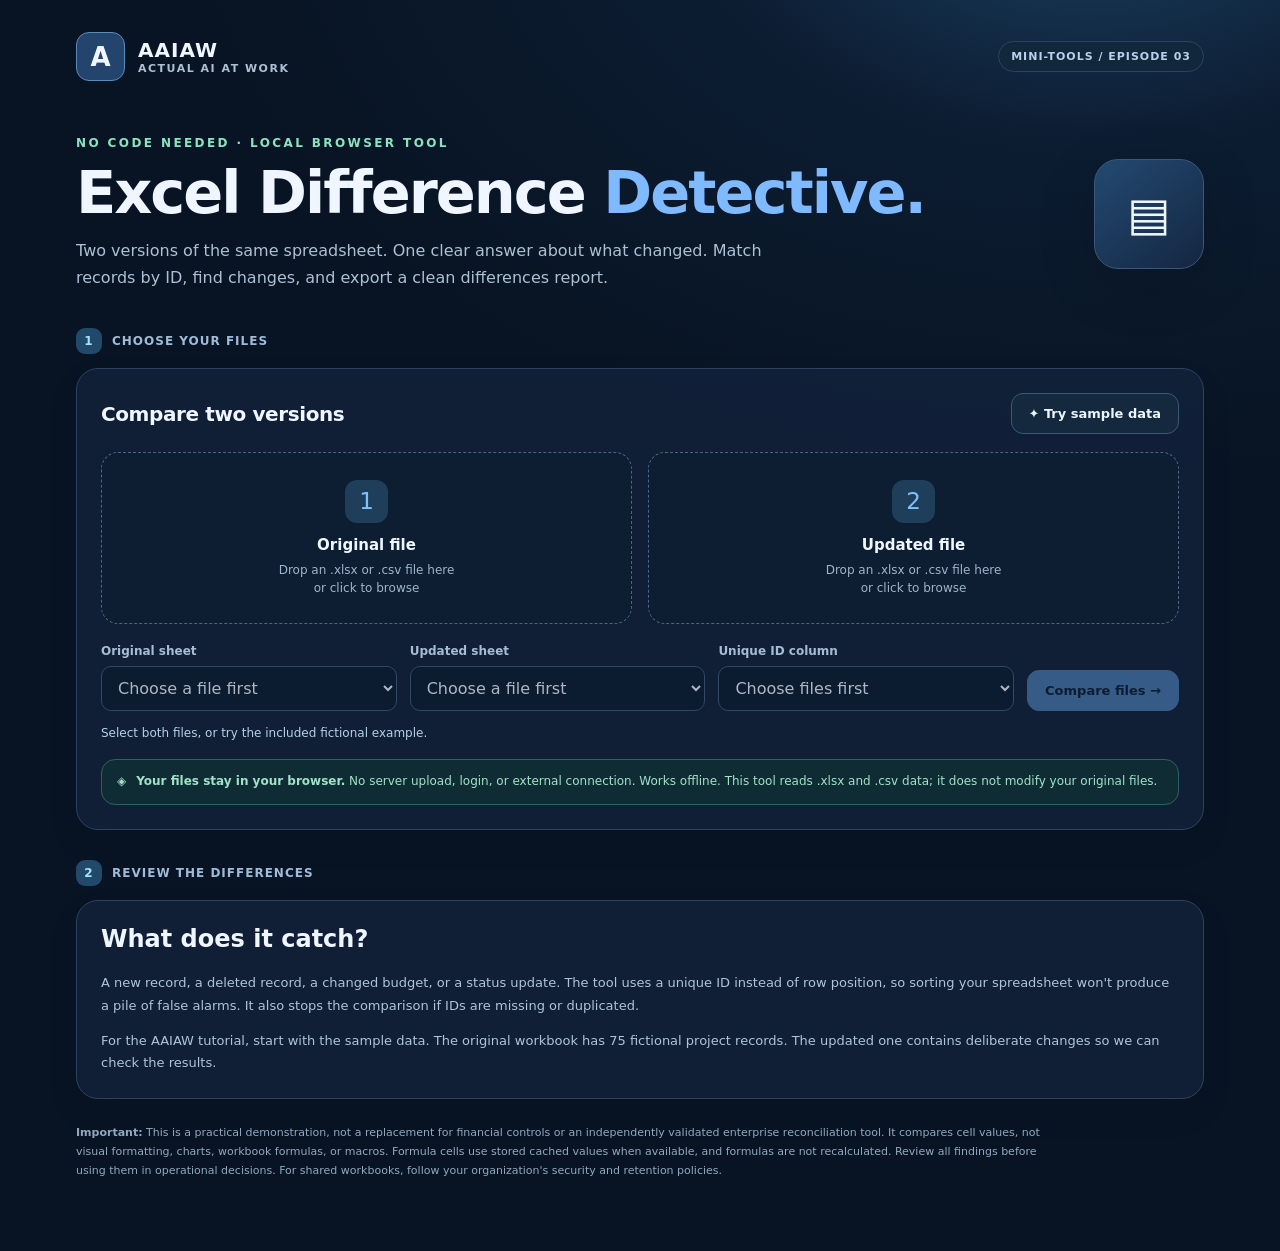
==== 01-Excel-Difference-Detective/index.html @ bc1e5968 "Add files via upload" ====
<!DOCTYPE html>
<html lang="en"><head><meta charset="UTF-8"/><meta name="viewport" content="width=device-width,initial-scale=1"/>
<title>AAIAW | Excel Difference Detective</title>
<style>
:root{font-family:Inter,ui-sans-serif,system-ui,-apple-system,BlinkMacSystemFont,"Segoe UI",sans-serif;background:#071323;color:#eff6ff;font-synthesis:none;--text:#eff6ff;--muted:#aec0d4;--blue:#7fbaff;--teal:#8be3bf;--panel:#101f36;--border:#2d4260;--rose:#ff9dad;--gold:#ffd596}
*{box-sizing:border-box}body{margin:0;min-height:100vh;background:radial-gradient(ellipse 900px 600px at 85% -10%,#1c4264 0%,#0c1c31 45%,#081423 100%)}button,input,select{font:inherit}button{cursor:pointer}button:disabled{opacity:.4;cursor:not-allowed}a{color:#90c5ff}header{max-width:1180px;margin:0 auto;padding:32px 26px 15px;display:flex;justify-content:space-between;align-items:center;gap:16px}.brand{display:flex;align-items:center;gap:13px}.logo{width:49px;height:49px;border-radius:13px;border:1px solid #598cb9;background:#23456d;display:grid;place-items:center;font-weight:850;font-size:26px}.brand strong{font-size:20px;letter-spacing:1px;display:block}.brand small{display:block;color:var(--muted);font-size:11px;letter-spacing:1.5px;font-weight:700}.headtag{font-size:11px;border:1px solid var(--border);padding:8px 12px;border-radius:100px;color:#b9d1ea;background:#11283c;font-weight:700;letter-spacing:1px}main{max-width:1180px;margin:auto;padding:0 26px 70px}.hero{padding:40px 0 25px;display:grid;grid-template-columns:1fr auto;align-items:center;gap:24px}.eyebrow{font-size:12px;letter-spacing:2.4px;color:var(--teal);font-weight:800;text-transform:uppercase}.hero h1{font-size:clamp(36px,5.1vw,59px);letter-spacing:-2px;line-height:1.05;margin:12px 0 13px;font-weight:830}.hero h1 span{color:#7fbaff}.sub{font-size:16px;line-height:1.7;color:#adc0d5;max-width:720px;margin:0}.header-icon{width:110px;height:110px;border:1px solid #385779;border-radius:24px;background:linear-gradient(140deg,#234a71,#142642);display:grid;place-items:center;font-size:46px;box-shadow:0 15px 60px #0002}.step{display:flex;align-items:center;gap:10px;color:#9fbbd8;font-size:12px;font-weight:700;letter-spacing:1px;text-transform:uppercase;margin:12px 0 14px}.step .n{width:26px;height:26px;border-radius:9px;background:#21496a;color:#a4e4ff;display:grid;place-items:center}.panel{background:#112138ed;border:1px solid var(--border);border-radius:22px;padding:24px;box-shadow:0 14px 35px #0001}.topline{display:flex;justify-content:space-between;gap:14px;flex-wrap:wrap;align-items:center;margin-bottom:18px}.topline h2{font-size:20px;margin:0;letter-spacing:-.4px}.hint{font-size:12px;color:var(--muted);line-height:1.6}.btn{border-radius:12px;padding:12px 17px;border:1px solid #47698a;background:#234967;color:#ecf5ff;font-weight:750;font-size:13px;display:inline-flex;align-items:center;gap:9px;justify-content:center;transition:transform .13s,background .13s}.btn:hover:not(:disabled){transform:translateY(-1px);background:#2d597d}.btn.primary{background:#70b5ff;color:#081b2c;border-color:#70b5ff}.btn.primary:hover:not(:disabled){background:#96c9ff}.btn.ghost{background:#14283e;border-color:#3b5874}.files{display:grid;grid-template-columns:1fr 1fr;gap:16px}.drop{border:1.5px dashed #496685;background:#0d1d32;border-radius:17px;min-height:172px;display:flex;align-items:center;justify-content:center;position:relative;padding:22px;transition:background .2s,border-color .2s;cursor:pointer;text-align:center}.drop:hover,.drop.drag{background:#183451;border-color:#7ac7ff}.drop input{display:none}.drop .upicon{display:inline-grid;width:43px;height:43px;border-radius:12px;place-items:center;background:#1f3e5a;color:#80c0fb;font-size:23px;margin-bottom:10px}.drop strong{display:block;font-size:15px;margin:3px 0 7px}.drop small{display:block;color:#9fb5ca;line-height:1.5;font-size:12px}.drop .loaded{color:#9adfc6}.filemeta{font-size:11px;color:#829db8;word-break:break-all}.selector-grid{display:grid;grid-template-columns:1fr 1fr 1fr auto;gap:13px;align-items:end;margin-top:20px}.field label{display:block;color:#a5bdd4;font-size:12px;margin-bottom:8px;font-weight:700}.field select,.field input{width:100%;border:1px solid #3e5c78;border-radius:10px;padding:11px 12px;color:#f3f7fd;background:#0a1b30;outline:none}.field input:focus,.field select:focus{border-color:#7cbaff}.field input[type=number]{max-width:100px}.statusline{font-size:12px;color:#b3d1e9;margin-top:15px;min-height:18px}.statusline.error{color:#ff9cad}.statusline.success{color:#8ce5ba}.section-gap{height:18px}.privacy{display:flex;gap:10px;align-items:flex-start;background:#0f2c35;border:1px solid #2c625f;border-radius:14px;padding:12px 15px;color:#a0e3c6;font-size:12px;line-height:1.6;margin-top:15px}.privacy svg{flex-shrink:0}.summary{display:grid;grid-template-columns:repeat(4,1fr);gap:13px}.metric{border-radius:16px;background:#142941;border:1px solid #2b4864;padding:20px}.metric .value{font-size:38px;font-weight:800;letter-spacing:-1px;line-height:1.2}.metric .caption{font-size:12px;color:#adc2d8;margin-top:8px}.metric.green .value{color:#8de5b4}.metric.rose .value{color:#ff9ba9}.metric.gold .value{color:#ffd592}.metric.blue .value{color:#87bcff}.results{margin-top:18px}.toolrow{display:flex;align-items:center;gap:10px;flex-wrap:wrap;justify-content:space-between}.tabrow{display:flex;gap:5px;flex-wrap:wrap}.tab{background:transparent;border:1px solid transparent;border-radius:9px;color:#aec4db;padding:9px 11px;font-size:12px;font-weight:700}.tab.active{color:#101d2c;background:#a2cbfa}.searchrow{display:flex;gap:8px;align-items:center}.searchrow input{border:1px solid #3a5471;border-radius:9px;background:#0c2035;color:#ebf7ff;padding:10px 12px;font-size:12px;width:210px}.searchrow .btn{padding:10px 14px}.table-wrap{overflow-x:auto;margin-top:17px;border:1px solid #2b4762;border-radius:13px}table{width:100%;border-collapse:collapse;min-width:750px;font-size:13px}thead{background:#1b344d}th{text-align:left;color:#bfcee0;font-size:11px;text-transform:uppercase;letter-spacing:1px;padding:15px 13px}td{padding:13px;border-top:1px solid #253d57;color:#e6f2ff;vertical-align:top}tr:hover td{background:#17304a}.mono{font-family:ui-monospace,SFMono-Regular,Consolas,monospace;color:#dbeafd}.pill{font-size:10px;letter-spacing:.4px;font-weight:750;padding:5px 9px;white-space:nowrap;border-radius:100px;display:inline-block}.pill.added{background:#1b4b41;color:#98f0c1}.pill.removed{background:#503140;color:#ffb1bd}.pill.changed{background:#4b4027;color:#ffdda0}.before{color:#d7b6bc}.after{color:#b1f0cc}td.change{max-width:380px;word-break:break-word}.muted{color:#8ba6be}.warn{background:#382c26;border:1px solid #8f6e3f;color:#f2d3a0;padding:13px 15px;border-radius:12px;margin-top:15px;font-size:12px;line-height:1.7}.empty{padding:35px;text-align:center;color:#99b1ca;font-size:14px}.lower{display:flex;justify-content:space-between;align-items:center;margin-top:14px;font-size:12px;color:#9db7d0;gap:14px;flex-wrap:wrap}.details{font-size:11px;color:#96b2d0;margin-top:12px}.description{font-size:13px;color:#afc4d9;line-height:1.7}.foot{margin-top:24px;font-size:11px;line-height:1.75;color:#91a9c0;max-width:970px}a.inline{text-decoration:none;color:#9be4df}.hidden{display:none!important}.badge{padding:6px 9px;font-size:10px;font-weight:800;color:#adddf7;background:#1c4a68;border:1px solid #406b91;border-radius:100px}@media(max-width:900px){.selector-grid{grid-template-columns:1fr 1fr}.selector-grid .compare-cell{grid-column:1/-1}.selector-grid .compare-cell .btn{width:100%}.summary{grid-template-columns:repeat(2,1fr)}.hero{grid-template-columns:1fr}.header-icon{display:none}}@media(max-width:600px){header{padding:22px 16px 8px}main{padding:0 16px 50px}.hero{padding:22px 0}.files{grid-template-columns:1fr}.selector-grid{grid-template-columns:1fr}.selector-grid .compare-cell{grid-column:auto}.panel{padding:17px}.summary{gap:8px}.metric{padding:13px}.metric .value{font-size:31px}.headtag{display:none}.searchrow{width:100%}.searchrow input{flex:1;min-width:0}.hero h1{letter-spacing:-1px}.topline{align-items:start}}
</style></head>
<body><header><div class="brand"><div class="logo">A</div><div><strong>AAIAW</strong><small>ACTUAL AI AT WORK</small></div></div><span class="headtag">MINI-TOOLS / EPISODE 03</span></header>
<main>
<section class="hero"><div><div class="eyebrow">No code needed · Local browser tool</div><h1>Excel Difference <span>Detective.</span></h1><p class="sub">Two versions of the same spreadsheet. One clear answer about what changed. Match records by ID, find changes, and export a clean differences report.</p></div><div class="header-icon" aria-hidden="true">▤</div></section>
<div class="step"><span class="n">1</span> Choose your files</div>
<section class="panel"><div class="topline"><h2>Compare two versions</h2><button id="demoBtn" class="btn ghost" type="button">✦ Try sample data</button></div>
<div class="files">
<label class="drop" id="oldDrop"><input id="oldFile" type="file" accept=".xlsx,.csv"/><div><span class="upicon">1</span><strong id="oldName">Original file</strong><small id="oldDescription">Drop an .xlsx or .csv file here<br/>or click to browse</small></div></label>
<label class="drop" id="newDrop"><input id="newFile" type="file" accept=".xlsx,.csv"/><div><span class="upicon">2</span><strong id="newName">Updated file</strong><small id="newDescription">Drop an .xlsx or .csv file here<br/>or click to browse</small></div></label>
</div>
<div class="selector-grid"><div class="field"><label for="oldSheet">Original sheet</label><select id="oldSheet" disabled><option>Choose a file first</option></select></div><div class="field"><label for="newSheet">Updated sheet</label><select id="newSheet" disabled><option>Choose a file first</option></select></div><div class="field"><label for="keyField">Unique ID column</label><select id="keyField" disabled><option>Choose files first</option></select></div><div class="compare-cell"><button id="compareBtn" class="btn primary" type="button" disabled>Compare files →</button></div></div>
<div id="status" class="statusline" role="status" aria-live="polite">Select both files, or try the included fictional example.</div>
<div class="privacy"><span>◈</span><span><strong>Your files stay in your browser.</strong> No server upload, login, or external connection. Works offline. This tool reads .xlsx and .csv data; it does not modify your original files.</span></div></section>
<div class="section-gap"></div><div class="step"><span class="n">2</span> Review the differences</div>
<section id="resultsArea" class="hidden">
<div class="summary"><div class="metric green"><div class="value" id="addedCount">0</div><div class="caption">Added records</div></div><div class="metric rose"><div class="value" id="removedCount">0</div><div class="caption">Removed records</div></div><div class="metric gold"><div class="value" id="modifiedCount">0</div><div class="caption">Changed records</div></div><div class="metric blue"><div class="value" id="cellsCount">0</div><div class="caption">Changed fields</div></div></div>
<div class="panel results"><div class="topline"><h2>Difference report</h2><span id="tableMeta" class="hint">Select a category to review changes</span></div>
<div class="toolrow"><div class="tabrow"><button class="tab active" data-filter="all">All changes</button><button class="tab" data-filter="changed">Changed</button><button class="tab" data-filter="added">Added</button><button class="tab" data-filter="removed">Removed</button></div><div class="searchrow"><input id="search" type="search" placeholder="Find an ID, field, or value" aria-label="Search results"/><button class="btn" type="button" id="exportBtn">↓ Export CSV</button></div></div>
<div class="table-wrap"><table><thead><tr><th>Type</th><th>Record ID</th><th>Field</th><th>Before</th><th>After</th></tr></thead><tbody id="rowsBody"></tbody></table><div class="empty hidden" id="empty">No matching differences found.</div></div><div class="lower"><span id="resultShown"></span><button id="moreBtn" class="btn ghost hidden">Show more</button></div><div class="details" id="details"></div><div id="warnings"></div></div></section>
<section class="panel" id="introInfo"><h2 style="margin-top:0">What does it catch?</h2><p class="description">A new record, a deleted record, a changed budget, or a status update. The tool uses a unique ID instead of row position, so sorting your spreadsheet won't produce a pile of false alarms. It also stops the comparison if IDs are missing or duplicated.</p><p class="description" style="margin-bottom:0">For the AAIAW tutorial, start with the sample data. The original workbook has 75 fictional project records. The updated one contains deliberate changes so we can check the results.</p></section>
<div class="foot"><strong>Important:</strong> This is a practical demonstration, not a replacement for financial controls or an independently validated enterprise reconciliation tool. It compares cell values, not visual formatting, charts, workbook formulas, or macros. Formula cells use stored cached values when available, and formulas are not recalculated. Review all findings before using them in operational decisions. For shared workbooks, follow your organization's security and retention policies.</div>
</main>
<script>
/*!

JSZip v3.10.1 - A JavaScript class for generating and reading zip files
<http://stuartk.com/jszip>

(c) 2009-2016 Stuart Knightley <stuart [at] stuartk.com>
Dual licenced under the MIT license or GPLv3. See https://raw.github.com/Stuk/jszip/main/LICENSE.markdown.

JSZip uses the library pako released under the MIT license :
https://github.com/nodeca/pako/blob/main/LICENSE
*/

!function(e){if("object"==typeof exports&&"undefined"!=typeof module)module.exports=e();else if("function"==typeof define&&define.amd)define([],e);else{("undefined"!=typeof window?window:"undefined"!=typeof global?global:"undefined"!=typeof self?self:this).JSZip=e()}}(function(){return function s(a,o,h){function u(r,e){if(!o[r]){if(!a[r]){var t="function"==typeof require&&require;if(!e&&t)return t(r,!0);if(l)return l(r,!0);var n=new Error("Cannot find module '"+r+"'");throw n.code="MODULE_NOT_FOUND",n}var i=o[r]={exports:{}};a[r][0].call(i.exports,function(e){var t=a[r][1][e];return u(t||e)},i,i.exports,s,a,o,h)}return o[r].exports}for(var l="function"==typeof require&&require,e=0;e<h.length;e++)u(h[e]);return u}({1:[function(e,t,r){"use strict";var d=e("./utils"),c=e("./support"),p="ABCDEFGHIJKLMNOPQRSTUVWXYZabcdefghijklmnopqrstuvwxyz0123456789+/=";r.encode=function(e){for(var t,r,n,i,s,a,o,h=[],u=0,l=e.length,f=l,c="string"!==d.getTypeOf(e);u<e.length;)f=l-u,n=c?(t=e[u++],r=u<l?e[u++]:0,u<l?e[u++]:0):(t=e.charCodeAt(u++),r=u<l?e.charCodeAt(u++):0,u<l?e.charCodeAt(u++):0),i=t>>2,s=(3&t)<<4|r>>4,a=1<f?(15&r)<<2|n>>6:64,o=2<f?63&n:64,h.push(p.charAt(i)+p.charAt(s)+p.charAt(a)+p.charAt(o));return h.join("")},r.decode=function(e){var t,r,n,i,s,a,o=0,h=0,u="data:";if(e.substr(0,u.length)===u)throw new Error("Invalid base64 input, it looks like a data url.");var l,f=3*(e=e.replace(/[^A-Za-z0-9+/=]/g,"")).length/4;if(e.charAt(e.length-1)===p.charAt(64)&&f--,e.charAt(e.length-2)===p.charAt(64)&&f--,f%1!=0)throw new Error("Invalid base64 input, bad content length.");for(l=c.uint8array?new Uint8Array(0|f):new Array(0|f);o<e.length;)t=p.indexOf(e.charAt(o++))<<2|(i=p.indexOf(e.charAt(o++)))>>4,r=(15&i)<<4|(s=p.indexOf(e.charAt(o++)))>>2,n=(3&s)<<6|(a=p.indexOf(e.charAt(o++))),l[h++]=t,64!==s&&(l[h++]=r),64!==a&&(l[h++]=n);return l}},{"./support":30,"./utils":32}],2:[function(e,t,r){"use strict";var n=e("./external"),i=e("./stream/DataWorker"),s=e("./stream/Crc32Probe"),a=e("./stream/DataLengthProbe");function o(e,t,r,n,i){this.compressedSize=e,this.uncompressedSize=t,this.crc32=r,this.compression=n,this.compressedContent=i}o.prototype={getContentWorker:function(){var e=new i(n.Promise.resolve(this.compressedContent)).pipe(this.compression.uncompressWorker()).pipe(new a("data_length")),t=this;return e.on("end",function(){if(this.streamInfo.data_length!==t.uncompressedSize)throw new Error("Bug : uncompressed data size mismatch")}),e},getCompressedWorker:function(){return new i(n.Promise.resolve(this.compressedContent)).withStreamInfo("compressedSize",this.compressedSize).withStreamInfo("uncompressedSize",this.uncompressedSize).withStreamInfo("crc32",this.crc32).withStreamInfo("compression",this.compression)}},o.createWorkerFrom=function(e,t,r){return e.pipe(new s).pipe(new a("uncompressedSize")).pipe(t.compressWorker(r)).pipe(new a("compressedSize")).withStreamInfo("compression",t)},t.exports=o},{"./external":6,"./stream/Crc32Probe":25,"./stream/DataLengthProbe":26,"./stream/DataWorker":27}],3:[function(e,t,r){"use strict";var n=e("./stream/GenericWorker");r.STORE={magic:"\0\0",compressWorker:function(){return new n("STORE compression")},uncompressWorker:function(){return new n("STORE decompression")}},r.DEFLATE=e("./flate")},{"./flate":7,"./stream/GenericWorker":28}],4:[function(e,t,r){"use strict";var n=e("./utils");var o=function(){for(var e,t=[],r=0;r<256;r++){e=r;for(var n=0;n<8;n++)e=1&e?3988292384^e>>>1:e>>>1;t[r]=e}return t}();t.exports=function(e,t){return void 0!==e&&e.length?"string"!==n.getTypeOf(e)?function(e,t,r,n){var i=o,s=n+r;e^=-1;for(var a=n;a<s;a++)e=e>>>8^i[255&(e^t[a])];return-1^e}(0|t,e,e.length,0):function(e,t,r,n){var i=o,s=n+r;e^=-1;for(var a=n;a<s;a++)e=e>>>8^i[255&(e^t.charCodeAt(a))];return-1^e}(0|t,e,e.length,0):0}},{"./utils":32}],5:[function(e,t,r){"use strict";r.base64=!1,r.binary=!1,r.dir=!1,r.createFolders=!0,r.date=null,r.compression=null,r.compressionOptions=null,r.comment=null,r.unixPermissions=null,r.dosPermissions=null},{}],6:[function(e,t,r){"use strict";var n=null;n="undefined"!=typeof Promise?Promise:e("lie"),t.exports={Promise:n}},{lie:37}],7:[function(e,t,r){"use strict";var n="undefined"!=typeof Uint8Array&&"undefined"!=typeof Uint16Array&&"undefined"!=typeof Uint32Array,i=e("pako"),s=e("./utils"),a=e("./stream/GenericWorker"),o=n?"uint8array":"array";function h(e,t){a.call(this,"FlateWorker/"+e),this._pako=null,this._pakoAction=e,this._pakoOptions=t,this.meta={}}r.magic="\b\0",s.inherits(h,a),h.prototype.processChunk=function(e){this.meta=e.meta,null===this._pako&&this._createPako(),this._pako.push(s.transformTo(o,e.data),!1)},h.prototype.flush=function(){a.prototype.flush.call(this),null===this._pako&&this._createPako(),this._pako.push([],!0)},h.prototype.cleanUp=function(){a.prototype.cleanUp.call(this),this._pako=null},h.prototype._createPako=function(){this._pako=new i[this._pakoAction]({raw:!0,level:this._pakoOptions.level||-1});var t=this;this._pako.onData=function(e){t.push({data:e,meta:t.meta})}},r.compressWorker=function(e){return new h("Deflate",e)},r.uncompressWorker=function(){return new h("Inflate",{})}},{"./stream/GenericWorker":28,"./utils":32,pako:38}],8:[function(e,t,r){"use strict";function A(e,t){var r,n="";for(r=0;r<t;r++)n+=String.fromCharCode(255&e),e>>>=8;return n}function n(e,t,r,n,i,s){var a,o,h=e.file,u=e.compression,l=s!==O.utf8encode,f=I.transformTo("string",s(h.name)),c=I.transformTo("string",O.utf8encode(h.name)),d=h.comment,p=I.transformTo("string",s(d)),m=I.transformTo("string",O.utf8encode(d)),_=c.length!==h.name.length,g=m.length!==d.length,b="",v="",y="",w=h.dir,k=h.date,x={crc32:0,compressedSize:0,uncompressedSize:0};t&&!r||(x.crc32=e.crc32,x.compressedSize=e.compressedSize,x.uncompressedSize=e.uncompressedSize);var S=0;t&&(S|=8),l||!_&&!g||(S|=2048);var z=0,C=0;w&&(z|=16),"UNIX"===i?(C=798,z|=function(e,t){var r=e;return e||(r=t?16893:33204),(65535&r)<<16}(h.unixPermissions,w)):(C=20,z|=function(e){return 63&(e||0)}(h.dosPermissions)),a=k.getUTCHours(),a<<=6,a|=k.getUTCMinutes(),a<<=5,a|=k.getUTCSeconds()/2,o=k.getUTCFullYear()-1980,o<<=4,o|=k.getUTCMonth()+1,o<<=5,o|=k.getUTCDate(),_&&(v=A(1,1)+A(B(f),4)+c,b+="up"+A(v.length,2)+v),g&&(y=A(1,1)+A(B(p),4)+m,b+="uc"+A(y.length,2)+y);var E="";return E+="\n\0",E+=A(S,2),E+=u.magic,E+=A(a,2),E+=A(o,2),E+=A(x.crc32,4),E+=A(x.compressedSize,4),E+=A(x.uncompressedSize,4),E+=A(f.length,2),E+=A(b.length,2),{fileRecord:R.LOCAL_FILE_HEADER+E+f+b,dirRecord:R.CENTRAL_FILE_HEADER+A(C,2)+E+A(p.length,2)+"\0\0\0\0"+A(z,4)+A(n,4)+f+b+p}}var I=e("../utils"),i=e("../stream/GenericWorker"),O=e("../utf8"),B=e("../crc32"),R=e("../signature");function s(e,t,r,n){i.call(this,"ZipFileWorker"),this.bytesWritten=0,this.zipComment=t,this.zipPlatform=r,this.encodeFileName=n,this.streamFiles=e,this.accumulate=!1,this.contentBuffer=[],this.dirRecords=[],this.currentSourceOffset=0,this.entriesCount=0,this.currentFile=null,this._sources=[]}I.inherits(s,i),s.prototype.push=function(e){var t=e.meta.percent||0,r=this.entriesCount,n=this._sources.length;this.accumulate?this.contentBuffer.push(e):(this.bytesWritten+=e.data.length,i.prototype.push.call(this,{data:e.data,meta:{currentFile:this.currentFile,percent:r?(t+100*(r-n-1))/r:100}}))},s.prototype.openedSource=function(e){this.currentSourceOffset=this.bytesWritten,this.currentFile=e.file.name;var t=this.streamFiles&&!e.file.dir;if(t){var r=n(e,t,!1,this.currentSourceOffset,this.zipPlatform,this.encodeFileName);this.push({data:r.fileRecord,meta:{percent:0}})}else this.accumulate=!0},s.prototype.closedSource=function(e){this.accumulate=!1;var t=this.streamFiles&&!e.file.dir,r=n(e,t,!0,this.currentSourceOffset,this.zipPlatform,this.encodeFileName);if(this.dirRecords.push(r.dirRecord),t)this.push({data:function(e){return R.DATA_DESCRIPTOR+A(e.crc32,4)+A(e.compressedSize,4)+A(e.uncompressedSize,4)}(e),meta:{percent:100}});else for(this.push({data:r.fileRecord,meta:{percent:0}});this.contentBuffer.length;)this.push(this.contentBuffer.shift());this.currentFile=null},s.prototype.flush=function(){for(var e=this.bytesWritten,t=0;t<this.dirRecords.length;t++)this.push({data:this.dirRecords[t],meta:{percent:100}});var r=this.bytesWritten-e,n=function(e,t,r,n,i){var s=I.transformTo("string",i(n));return R.CENTRAL_DIRECTORY_END+"\0\0\0\0"+A(e,2)+A(e,2)+A(t,4)+A(r,4)+A(s.length,2)+s}(this.dirRecords.length,r,e,this.zipComment,this.encodeFileName);this.push({data:n,meta:{percent:100}})},s.prototype.prepareNextSource=function(){this.previous=this._sources.shift(),this.openedSource(this.previous.streamInfo),this.isPaused?this.previous.pause():this.previous.resume()},s.prototype.registerPrevious=function(e){this._sources.push(e);var t=this;return e.on("data",function(e){t.processChunk(e)}),e.on("end",function(){t.closedSource(t.previous.streamInfo),t._sources.length?t.prepareNextSource():t.end()}),e.on("error",function(e){t.error(e)}),this},s.prototype.resume=function(){return!!i.prototype.resume.call(this)&&(!this.previous&&this._sources.length?(this.prepareNextSource(),!0):this.previous||this._sources.length||this.generatedError?void 0:(this.end(),!0))},s.prototype.error=function(e){var t=this._sources;if(!i.prototype.error.call(this,e))return!1;for(var r=0;r<t.length;r++)try{t[r].error(e)}catch(e){}return!0},s.prototype.lock=function(){i.prototype.lock.call(this);for(var e=this._sources,t=0;t<e.length;t++)e[t].lock()},t.exports=s},{"../crc32":4,"../signature":23,"../stream/GenericWorker":28,"../utf8":31,"../utils":32}],9:[function(e,t,r){"use strict";var u=e("../compressions"),n=e("./ZipFileWorker");r.generateWorker=function(e,a,t){var o=new n(a.streamFiles,t,a.platform,a.encodeFileName),h=0;try{e.forEach(function(e,t){h++;var r=function(e,t){var r=e||t,n=u[r];if(!n)throw new Error(r+" is not a valid compression method !");return n}(t.options.compression,a.compression),n=t.options.compressionOptions||a.compressionOptions||{},i=t.dir,s=t.date;t._compressWorker(r,n).withStreamInfo("file",{name:e,dir:i,date:s,comment:t.comment||"",unixPermissions:t.unixPermissions,dosPermissions:t.dosPermissions}).pipe(o)}),o.entriesCount=h}catch(e){o.error(e)}return o}},{"../compressions":3,"./ZipFileWorker":8}],10:[function(e,t,r){"use strict";function n(){if(!(this instanceof n))return new n;if(arguments.length)throw new Error("The constructor with parameters has been removed in JSZip 3.0, please check the upgrade guide.");this.files=Object.create(null),this.comment=null,this.root="",this.clone=function(){var e=new n;for(var t in this)"function"!=typeof this[t]&&(e[t]=this[t]);return e}}(n.prototype=e("./object")).loadAsync=e("./load"),n.support=e("./support"),n.defaults=e("./defaults"),n.version="3.10.1",n.loadAsync=function(e,t){return(new n).loadAsync(e,t)},n.external=e("./external"),t.exports=n},{"./defaults":5,"./external":6,"./load":11,"./object":15,"./support":30}],11:[function(e,t,r){"use strict";var u=e("./utils"),i=e("./external"),n=e("./utf8"),s=e("./zipEntries"),a=e("./stream/Crc32Probe"),l=e("./nodejsUtils");function f(n){return new i.Promise(function(e,t){var r=n.decompressed.getContentWorker().pipe(new a);r.on("error",function(e){t(e)}).on("end",function(){r.streamInfo.crc32!==n.decompressed.crc32?t(new Error("Corrupted zip : CRC32 mismatch")):e()}).resume()})}t.exports=function(e,o){var h=this;return o=u.extend(o||{},{base64:!1,checkCRC32:!1,optimizedBinaryString:!1,createFolders:!1,decodeFileName:n.utf8decode}),l.isNode&&l.isStream(e)?i.Promise.reject(new Error("JSZip can't accept a stream when loading a zip file.")):u.prepareContent("the loaded zip file",e,!0,o.optimizedBinaryString,o.base64).then(function(e){var t=new s(o);return t.load(e),t}).then(function(e){var t=[i.Promise.resolve(e)],r=e.files;if(o.checkCRC32)for(var n=0;n<r.length;n++)t.push(f(r[n]));return i.Promise.all(t)}).then(function(e){for(var t=e.shift(),r=t.files,n=0;n<r.length;n++){var i=r[n],s=i.fileNameStr,a=u.resolve(i.fileNameStr);h.file(a,i.decompressed,{binary:!0,optimizedBinaryString:!0,date:i.date,dir:i.dir,comment:i.fileCommentStr.length?i.fileCommentStr:null,unixPermissions:i.unixPermissions,dosPermissions:i.dosPermissions,createFolders:o.createFolders}),i.dir||(h.file(a).unsafeOriginalName=s)}return t.zipComment.length&&(h.comment=t.zipComment),h})}},{"./external":6,"./nodejsUtils":14,"./stream/Crc32Probe":25,"./utf8":31,"./utils":32,"./zipEntries":33}],12:[function(e,t,r){"use strict";var n=e("../utils"),i=e("../stream/GenericWorker");function s(e,t){i.call(this,"Nodejs stream input adapter for "+e),this._upstreamEnded=!1,this._bindStream(t)}n.inherits(s,i),s.prototype._bindStream=function(e){var t=this;(this._stream=e).pause(),e.on("data",function(e){t.push({data:e,meta:{percent:0}})}).on("error",function(e){t.isPaused?this.generatedError=e:t.error(e)}).on("end",function(){t.isPaused?t._upstreamEnded=!0:t.end()})},s.prototype.pause=function(){return!!i.prototype.pause.call(this)&&(this._stream.pause(),!0)},s.prototype.resume=function(){return!!i.prototype.resume.call(this)&&(this._upstreamEnded?this.end():this._stream.resume(),!0)},t.exports=s},{"../stream/GenericWorker":28,"../utils":32}],13:[function(e,t,r){"use strict";var i=e("readable-stream").Readable;function n(e,t,r){i.call(this,t),this._helper=e;var n=this;e.on("data",function(e,t){n.push(e)||n._helper.pause(),r&&r(t)}).on("error",function(e){n.emit("error",e)}).on("end",function(){n.push(null)})}e("../utils").inherits(n,i),n.prototype._read=function(){this._helper.resume()},t.exports=n},{"../utils":32,"readable-stream":16}],14:[function(e,t,r){"use strict";t.exports={isNode:"undefined"!=typeof Buffer,newBufferFrom:function(e,t){if(Buffer.from&&Buffer.from!==Uint8Array.from)return Buffer.from(e,t);if("number"==typeof e)throw new Error('The "data" argument must not be a number');return new Buffer(e,t)},allocBuffer:function(e){if(Buffer.alloc)return Buffer.alloc(e);var t=new Buffer(e);return t.fill(0),t},isBuffer:function(e){return Buffer.isBuffer(e)},isStream:function(e){return e&&"function"==typeof e.on&&"function"==typeof e.pause&&"function"==typeof e.resume}}},{}],15:[function(e,t,r){"use strict";function s(e,t,r){var n,i=u.getTypeOf(t),s=u.extend(r||{},f);s.date=s.date||new Date,null!==s.compression&&(s.compression=s.compression.toUpperCase()),"string"==typeof s.unixPermissions&&(s.unixPermissions=parseInt(s.unixPermissions,8)),s.unixPermissions&&16384&s.unixPermissions&&(s.dir=!0),s.dosPermissions&&16&s.dosPermissions&&(s.dir=!0),s.dir&&(e=g(e)),s.createFolders&&(n=_(e))&&b.call(this,n,!0);var a="string"===i&&!1===s.binary&&!1===s.base64;r&&void 0!==r.binary||(s.binary=!a),(t instanceof c&&0===t.uncompressedSize||s.dir||!t||0===t.length)&&(s.base64=!1,s.binary=!0,t="",s.compression="STORE",i="string");var o=null;o=t instanceof c||t instanceof l?t:p.isNode&&p.isStream(t)?new m(e,t):u.prepareContent(e,t,s.binary,s.optimizedBinaryString,s.base64);var h=new d(e,o,s);this.files[e]=h}var i=e("./utf8"),u=e("./utils"),l=e("./stream/GenericWorker"),a=e("./stream/StreamHelper"),f=e("./defaults"),c=e("./compressedObject"),d=e("./zipObject"),o=e("./generate"),p=e("./nodejsUtils"),m=e("./nodejs/NodejsStreamInputAdapter"),_=function(e){"/"===e.slice(-1)&&(e=e.substring(0,e.length-1));var t=e.lastIndexOf("/");return 0<t?e.substring(0,t):""},g=function(e){return"/"!==e.slice(-1)&&(e+="/"),e},b=function(e,t){return t=void 0!==t?t:f.createFolders,e=g(e),this.files[e]||s.call(this,e,null,{dir:!0,createFolders:t}),this.files[e]};function h(e){return"[object RegExp]"===Object.prototype.toString.call(e)}var n={load:function(){throw new Error("This method has been removed in JSZip 3.0, please check the upgrade guide.")},forEach:function(e){var t,r,n;for(t in this.files)n=this.files[t],(r=t.slice(this.root.length,t.length))&&t.slice(0,this.root.length)===this.root&&e(r,n)},filter:function(r){var n=[];return this.forEach(function(e,t){r(e,t)&&n.push(t)}),n},file:function(e,t,r){if(1!==arguments.length)return e=this.root+e,s.call(this,e,t,r),this;if(h(e)){var n=e;return this.filter(function(e,t){return!t.dir&&n.test(e)})}var i=this.files[this.root+e];return i&&!i.dir?i:null},folder:function(r){if(!r)return this;if(h(r))return this.filter(function(e,t){return t.dir&&r.test(e)});var e=this.root+r,t=b.call(this,e),n=this.clone();return n.root=t.name,n},remove:function(r){r=this.root+r;var e=this.files[r];if(e||("/"!==r.slice(-1)&&(r+="/"),e=this.files[r]),e&&!e.dir)delete this.files[r];else for(var t=this.filter(function(e,t){return t.name.slice(0,r.length)===r}),n=0;n<t.length;n++)delete this.files[t[n].name];return this},generate:function(){throw new Error("This method has been removed in JSZip 3.0, please check the upgrade guide.")},generateInternalStream:function(e){var t,r={};try{if((r=u.extend(e||{},{streamFiles:!1,compression:"STORE",compressionOptions:null,type:"",platform:"DOS",comment:null,mimeType:"application/zip",encodeFileName:i.utf8encode})).type=r.type.toLowerCase(),r.compression=r.compression.toUpperCase(),"binarystring"===r.type&&(r.type="string"),!r.type)throw new Error("No output type specified.");u.checkSupport(r.type),"darwin"!==r.platform&&"freebsd"!==r.platform&&"linux"!==r.platform&&"sunos"!==r.platform||(r.platform="UNIX"),"win32"===r.platform&&(r.platform="DOS");var n=r.comment||this.comment||"";t=o.generateWorker(this,r,n)}catch(e){(t=new l("error")).error(e)}return new a(t,r.type||"string",r.mimeType)},generateAsync:function(e,t){return this.generateInternalStream(e).accumulate(t)},generateNodeStream:function(e,t){return(e=e||{}).type||(e.type="nodebuffer"),this.generateInternalStream(e).toNodejsStream(t)}};t.exports=n},{"./compressedObject":2,"./defaults":5,"./generate":9,"./nodejs/NodejsStreamInputAdapter":12,"./nodejsUtils":14,"./stream/GenericWorker":28,"./stream/StreamHelper":29,"./utf8":31,"./utils":32,"./zipObject":35}],16:[function(e,t,r){"use strict";t.exports=e("stream")},{stream:void 0}],17:[function(e,t,r){"use strict";var n=e("./DataReader");function i(e){n.call(this,e);for(var t=0;t<this.data.length;t++)e[t]=255&e[t]}e("../utils").inherits(i,n),i.prototype.byteAt=function(e){return this.data[this.zero+e]},i.prototype.lastIndexOfSignature=function(e){for(var t=e.charCodeAt(0),r=e.charCodeAt(1),n=e.charCodeAt(2),i=e.charCodeAt(3),s=this.length-4;0<=s;--s)if(this.data[s]===t&&this.data[s+1]===r&&this.data[s+2]===n&&this.data[s+3]===i)return s-this.zero;return-1},i.prototype.readAndCheckSignature=function(e){var t=e.charCodeAt(0),r=e.charCodeAt(1),n=e.charCodeAt(2),i=e.charCodeAt(3),s=this.readData(4);return t===s[0]&&r===s[1]&&n===s[2]&&i===s[3]},i.prototype.readData=function(e){if(this.checkOffset(e),0===e)return[];var t=this.data.slice(this.zero+this.index,this.zero+this.index+e);return this.index+=e,t},t.exports=i},{"../utils":32,"./DataReader":18}],18:[function(e,t,r){"use strict";var n=e("../utils");function i(e){this.data=e,this.length=e.length,this.index=0,this.zero=0}i.prototype={checkOffset:function(e){this.checkIndex(this.index+e)},checkIndex:function(e){if(this.length<this.zero+e||e<0)throw new Error("End of data reached (data length = "+this.length+", asked index = "+e+"). Corrupted zip ?")},setIndex:function(e){this.checkIndex(e),this.index=e},skip:function(e){this.setIndex(this.index+e)},byteAt:function(){},readInt:function(e){var t,r=0;for(this.checkOffset(e),t=this.index+e-1;t>=this.index;t--)r=(r<<8)+this.byteAt(t);return this.index+=e,r},readString:function(e){return n.transformTo("string",this.readData(e))},readData:function(){},lastIndexOfSignature:function(){},readAndCheckSignature:function(){},readDate:function(){var e=this.readInt(4);return new Date(Date.UTC(1980+(e>>25&127),(e>>21&15)-1,e>>16&31,e>>11&31,e>>5&63,(31&e)<<1))}},t.exports=i},{"../utils":32}],19:[function(e,t,r){"use strict";var n=e("./Uint8ArrayReader");function i(e){n.call(this,e)}e("../utils").inherits(i,n),i.prototype.readData=function(e){this.checkOffset(e);var t=this.data.slice(this.zero+this.index,this.zero+this.index+e);return this.index+=e,t},t.exports=i},{"../utils":32,"./Uint8ArrayReader":21}],20:[function(e,t,r){"use strict";var n=e("./DataReader");function i(e){n.call(this,e)}e("../utils").inherits(i,n),i.prototype.byteAt=function(e){return this.data.charCodeAt(this.zero+e)},i.prototype.lastIndexOfSignature=function(e){return this.data.lastIndexOf(e)-this.zero},i.prototype.readAndCheckSignature=function(e){return e===this.readData(4)},i.prototype.readData=function(e){this.checkOffset(e);var t=this.data.slice(this.zero+this.index,this.zero+this.index+e);return this.index+=e,t},t.exports=i},{"../utils":32,"./DataReader":18}],21:[function(e,t,r){"use strict";var n=e("./ArrayReader");function i(e){n.call(this,e)}e("../utils").inherits(i,n),i.prototype.readData=function(e){if(this.checkOffset(e),0===e)return new Uint8Array(0);var t=this.data.subarray(this.zero+this.index,this.zero+this.index+e);return this.index+=e,t},t.exports=i},{"../utils":32,"./ArrayReader":17}],22:[function(e,t,r){"use strict";var n=e("../utils"),i=e("../support"),s=e("./ArrayReader"),a=e("./StringReader"),o=e("./NodeBufferReader"),h=e("./Uint8ArrayReader");t.exports=function(e){var t=n.getTypeOf(e);return n.checkSupport(t),"string"!==t||i.uint8array?"nodebuffer"===t?new o(e):i.uint8array?new h(n.transformTo("uint8array",e)):new s(n.transformTo("array",e)):new a(e)}},{"../support":30,"../utils":32,"./ArrayReader":17,"./NodeBufferReader":19,"./StringReader":20,"./Uint8ArrayReader":21}],23:[function(e,t,r){"use strict";r.LOCAL_FILE_HEADER="PK",r.CENTRAL_FILE_HEADER="PK",r.CENTRAL_DIRECTORY_END="PK",r.ZIP64_CENTRAL_DIRECTORY_LOCATOR="PK",r.ZIP64_CENTRAL_DIRECTORY_END="PK",r.DATA_DESCRIPTOR="PK\b"},{}],24:[function(e,t,r){"use strict";var n=e("./GenericWorker"),i=e("../utils");function s(e){n.call(this,"ConvertWorker to "+e),this.destType=e}i.inherits(s,n),s.prototype.processChunk=function(e){this.push({data:i.transformTo(this.destType,e.data),meta:e.meta})},t.exports=s},{"../utils":32,"./GenericWorker":28}],25:[function(e,t,r){"use strict";var n=e("./GenericWorker"),i=e("../crc32");function s(){n.call(this,"Crc32Probe"),this.withStreamInfo("crc32",0)}e("../utils").inherits(s,n),s.prototype.processChunk=function(e){this.streamInfo.crc32=i(e.data,this.streamInfo.crc32||0),this.push(e)},t.exports=s},{"../crc32":4,"../utils":32,"./GenericWorker":28}],26:[function(e,t,r){"use strict";var n=e("../utils"),i=e("./GenericWorker");function s(e){i.call(this,"DataLengthProbe for "+e),this.propName=e,this.withStreamInfo(e,0)}n.inherits(s,i),s.prototype.processChunk=function(e){if(e){var t=this.streamInfo[this.propName]||0;this.streamInfo[this.propName]=t+e.data.length}i.prototype.processChunk.call(this,e)},t.exports=s},{"../utils":32,"./GenericWorker":28}],27:[function(e,t,r){"use strict";var n=e("../utils"),i=e("./GenericWorker");function s(e){i.call(this,"DataWorker");var t=this;this.dataIsReady=!1,this.index=0,this.max=0,this.data=null,this.type="",this._tickScheduled=!1,e.then(function(e){t.dataIsReady=!0,t.data=e,t.max=e&&e.length||0,t.type=n.getTypeOf(e),t.isPaused||t._tickAndRepeat()},function(e){t.error(e)})}n.inherits(s,i),s.prototype.cleanUp=function(){i.prototype.cleanUp.call(this),this.data=null},s.prototype.resume=function(){return!!i.prototype.resume.call(this)&&(!this._tickScheduled&&this.dataIsReady&&(this._tickScheduled=!0,n.delay(this._tickAndRepeat,[],this)),!0)},s.prototype._tickAndRepeat=function(){this._tickScheduled=!1,this.isPaused||this.isFinished||(this._tick(),this.isFinished||(n.delay(this._tickAndRepeat,[],this),this._tickScheduled=!0))},s.prototype._tick=function(){if(this.isPaused||this.isFinished)return!1;var e=null,t=Math.min(this.max,this.index+16384);if(this.index>=this.max)return this.end();switch(this.type){case"string":e=this.data.substring(this.index,t);break;case"uint8array":e=this.data.subarray(this.index,t);break;case"array":case"nodebuffer":e=this.data.slice(this.index,t)}return this.index=t,this.push({data:e,meta:{percent:this.max?this.index/this.max*100:0}})},t.exports=s},{"../utils":32,"./GenericWorker":28}],28:[function(e,t,r){"use strict";function n(e){this.name=e||"default",this.streamInfo={},this.generatedError=null,this.extraStreamInfo={},this.isPaused=!0,this.isFinished=!1,this.isLocked=!1,this._listeners={data:[],end:[],error:[]},this.previous=null}n.prototype={push:function(e){this.emit("data",e)},end:function(){if(this.isFinished)return!1;this.flush();try{this.emit("end"),this.cleanUp(),this.isFinished=!0}catch(e){this.emit("error",e)}return!0},error:function(e){return!this.isFinished&&(this.isPaused?this.generatedError=e:(this.isFinished=!0,this.emit("error",e),this.previous&&this.previous.error(e),this.cleanUp()),!0)},on:function(e,t){return this._listeners[e].push(t),this},cleanUp:function(){this.streamInfo=this.generatedError=this.extraStreamInfo=null,this._listeners=[]},emit:function(e,t){if(this._listeners[e])for(var r=0;r<this._listeners[e].length;r++)this._listeners[e][r].call(this,t)},pipe:function(e){return e.registerPrevious(this)},registerPrevious:function(e){if(this.isLocked)throw new Error("The stream '"+this+"' has already been used.");this.streamInfo=e.streamInfo,this.mergeStreamInfo(),this.previous=e;var t=this;return e.on("data",function(e){t.processChunk(e)}),e.on("end",function(){t.end()}),e.on("error",function(e){t.error(e)}),this},pause:function(){return!this.isPaused&&!this.isFinished&&(this.isPaused=!0,this.previous&&this.previous.pause(),!0)},resume:function(){if(!this.isPaused||this.isFinished)return!1;var e=this.isPaused=!1;return this.generatedError&&(this.error(this.generatedError),e=!0),this.previous&&this.previous.resume(),!e},flush:function(){},processChunk:function(e){this.push(e)},withStreamInfo:function(e,t){return this.extraStreamInfo[e]=t,this.mergeStreamInfo(),this},mergeStreamInfo:function(){for(var e in this.extraStreamInfo)Object.prototype.hasOwnProperty.call(this.extraStreamInfo,e)&&(this.streamInfo[e]=this.extraStreamInfo[e])},lock:function(){if(this.isLocked)throw new Error("The stream '"+this+"' has already been used.");this.isLocked=!0,this.previous&&this.previous.lock()},toString:function(){var e="Worker "+this.name;return this.previous?this.previous+" -> "+e:e}},t.exports=n},{}],29:[function(e,t,r){"use strict";var h=e("../utils"),i=e("./ConvertWorker"),s=e("./GenericWorker"),u=e("../base64"),n=e("../support"),a=e("../external"),o=null;if(n.nodestream)try{o=e("../nodejs/NodejsStreamOutputAdapter")}catch(e){}function l(e,o){return new a.Promise(function(t,r){var n=[],i=e._internalType,s=e._outputType,a=e._mimeType;e.on("data",function(e,t){n.push(e),o&&o(t)}).on("error",function(e){n=[],r(e)}).on("end",function(){try{var e=function(e,t,r){switch(e){case"blob":return h.newBlob(h.transformTo("arraybuffer",t),r);case"base64":return u.encode(t);default:return h.transformTo(e,t)}}(s,function(e,t){var r,n=0,i=null,s=0;for(r=0;r<t.length;r++)s+=t[r].length;switch(e){case"string":return t.join("");case"array":return Array.prototype.concat.apply([],t);case"uint8array":for(i=new Uint8Array(s),r=0;r<t.length;r++)i.set(t[r],n),n+=t[r].length;return i;case"nodebuffer":return Buffer.concat(t);default:throw new Error("concat : unsupported type '"+e+"'")}}(i,n),a);t(e)}catch(e){r(e)}n=[]}).resume()})}function f(e,t,r){var n=t;switch(t){case"blob":case"arraybuffer":n="uint8array";break;case"base64":n="string"}try{this._internalType=n,this._outputType=t,this._mimeType=r,h.checkSupport(n),this._worker=e.pipe(new i(n)),e.lock()}catch(e){this._worker=new s("error"),this._worker.error(e)}}f.prototype={accumulate:function(e){return l(this,e)},on:function(e,t){var r=this;return"data"===e?this._worker.on(e,function(e){t.call(r,e.data,e.meta)}):this._worker.on(e,function(){h.delay(t,arguments,r)}),this},resume:function(){return h.delay(this._worker.resume,[],this._worker),this},pause:function(){return this._worker.pause(),this},toNodejsStream:function(e){if(h.checkSupport("nodestream"),"nodebuffer"!==this._outputType)throw new Error(this._outputType+" is not supported by this method");return new o(this,{objectMode:"nodebuffer"!==this._outputType},e)}},t.exports=f},{"../base64":1,"../external":6,"../nodejs/NodejsStreamOutputAdapter":13,"../support":30,"../utils":32,"./ConvertWorker":24,"./GenericWorker":28}],30:[function(e,t,r){"use strict";if(r.base64=!0,r.array=!0,r.string=!0,r.arraybuffer="undefined"!=typeof ArrayBuffer&&"undefined"!=typeof Uint8Array,r.nodebuffer="undefined"!=typeof Buffer,r.uint8array="undefined"!=typeof Uint8Array,"undefined"==typeof ArrayBuffer)r.blob=!1;else{var n=new ArrayBuffer(0);try{r.blob=0===new Blob([n],{type:"application/zip"}).size}catch(e){try{var i=new(self.BlobBuilder||self.WebKitBlobBuilder||self.MozBlobBuilder||self.MSBlobBuilder);i.append(n),r.blob=0===i.getBlob("application/zip").size}catch(e){r.blob=!1}}}try{r.nodestream=!!e("readable-stream").Readable}catch(e){r.nodestream=!1}},{"readable-stream":16}],31:[function(e,t,s){"use strict";for(var o=e("./utils"),h=e("./support"),r=e("./nodejsUtils"),n=e("./stream/GenericWorker"),u=new Array(256),i=0;i<256;i++)u[i]=252<=i?6:248<=i?5:240<=i?4:224<=i?3:192<=i?2:1;u[254]=u[254]=1;function a(){n.call(this,"utf-8 decode"),this.leftOver=null}function l(){n.call(this,"utf-8 encode")}s.utf8encode=function(e){return h.nodebuffer?r.newBufferFrom(e,"utf-8"):function(e){var t,r,n,i,s,a=e.length,o=0;for(i=0;i<a;i++)55296==(64512&(r=e.charCodeAt(i)))&&i+1<a&&56320==(64512&(n=e.charCodeAt(i+1)))&&(r=65536+(r-55296<<10)+(n-56320),i++),o+=r<128?1:r<2048?2:r<65536?3:4;for(t=h.uint8array?new Uint8Array(o):new Array(o),i=s=0;s<o;i++)55296==(64512&(r=e.charCodeAt(i)))&&i+1<a&&56320==(64512&(n=e.charCodeAt(i+1)))&&(r=65536+(r-55296<<10)+(n-56320),i++),r<128?t[s++]=r:(r<2048?t[s++]=192|r>>>6:(r<65536?t[s++]=224|r>>>12:(t[s++]=240|r>>>18,t[s++]=128|r>>>12&63),t[s++]=128|r>>>6&63),t[s++]=128|63&r);return t}(e)},s.utf8decode=function(e){return h.nodebuffer?o.transformTo("nodebuffer",e).toString("utf-8"):function(e){var t,r,n,i,s=e.length,a=new Array(2*s);for(t=r=0;t<s;)if((n=e[t++])<128)a[r++]=n;else if(4<(i=u[n]))a[r++]=65533,t+=i-1;else{for(n&=2===i?31:3===i?15:7;1<i&&t<s;)n=n<<6|63&e[t++],i--;1<i?a[r++]=65533:n<65536?a[r++]=n:(n-=65536,a[r++]=55296|n>>10&1023,a[r++]=56320|1023&n)}return a.length!==r&&(a.subarray?a=a.subarray(0,r):a.length=r),o.applyFromCharCode(a)}(e=o.transformTo(h.uint8array?"uint8array":"array",e))},o.inherits(a,n),a.prototype.processChunk=function(e){var t=o.transformTo(h.uint8array?"uint8array":"array",e.data);if(this.leftOver&&this.leftOver.length){if(h.uint8array){var r=t;(t=new Uint8Array(r.length+this.leftOver.length)).set(this.leftOver,0),t.set(r,this.leftOver.length)}else t=this.leftOver.concat(t);this.leftOver=null}var n=function(e,t){var r;for((t=t||e.length)>e.length&&(t=e.length),r=t-1;0<=r&&128==(192&e[r]);)r--;return r<0?t:0===r?t:r+u[e[r]]>t?r:t}(t),i=t;n!==t.length&&(h.uint8array?(i=t.subarray(0,n),this.leftOver=t.subarray(n,t.length)):(i=t.slice(0,n),this.leftOver=t.slice(n,t.length))),this.push({data:s.utf8decode(i),meta:e.meta})},a.prototype.flush=function(){this.leftOver&&this.leftOver.length&&(this.push({data:s.utf8decode(this.leftOver),meta:{}}),this.leftOver=null)},s.Utf8DecodeWorker=a,o.inherits(l,n),l.prototype.processChunk=function(e){this.push({data:s.utf8encode(e.data),meta:e.meta})},s.Utf8EncodeWorker=l},{"./nodejsUtils":14,"./stream/GenericWorker":28,"./support":30,"./utils":32}],32:[function(e,t,a){"use strict";var o=e("./support"),h=e("./base64"),r=e("./nodejsUtils"),u=e("./external");function n(e){return e}function l(e,t){for(var r=0;r<e.length;++r)t[r]=255&e.charCodeAt(r);return t}e("setimmediate"),a.newBlob=function(t,r){a.checkSupport("blob");try{return new Blob([t],{type:r})}catch(e){try{var n=new(self.BlobBuilder||self.WebKitBlobBuilder||self.MozBlobBuilder||self.MSBlobBuilder);return n.append(t),n.getBlob(r)}catch(e){throw new Error("Bug : can't construct the Blob.")}}};var i={stringifyByChunk:function(e,t,r){var n=[],i=0,s=e.length;if(s<=r)return String.fromCharCode.apply(null,e);for(;i<s;)"array"===t||"nodebuffer"===t?n.push(String.fromCharCode.apply(null,e.slice(i,Math.min(i+r,s)))):n.push(String.fromCharCode.apply(null,e.subarray(i,Math.min(i+r,s)))),i+=r;return n.join("")},stringifyByChar:function(e){for(var t="",r=0;r<e.length;r++)t+=String.fromCharCode(e[r]);return t},applyCanBeUsed:{uint8array:function(){try{return o.uint8array&&1===String.fromCharCode.apply(null,new Uint8Array(1)).length}catch(e){return!1}}(),nodebuffer:function(){try{return o.nodebuffer&&1===String.fromCharCode.apply(null,r.allocBuffer(1)).length}catch(e){return!1}}()}};function s(e){var t=65536,r=a.getTypeOf(e),n=!0;if("uint8array"===r?n=i.applyCanBeUsed.uint8array:"nodebuffer"===r&&(n=i.applyCanBeUsed.nodebuffer),n)for(;1<t;)try{return i.stringifyByChunk(e,r,t)}catch(e){t=Math.floor(t/2)}return i.stringifyByChar(e)}function f(e,t){for(var r=0;r<e.length;r++)t[r]=e[r];return t}a.applyFromCharCode=s;var c={};c.string={string:n,array:function(e){return l(e,new Array(e.length))},arraybuffer:function(e){return c.string.uint8array(e).buffer},uint8array:function(e){return l(e,new Uint8Array(e.length))},nodebuffer:function(e){return l(e,r.allocBuffer(e.length))}},c.array={string:s,array:n,arraybuffer:function(e){return new Uint8Array(e).buffer},uint8array:function(e){return new Uint8Array(e)},nodebuffer:function(e){return r.newBufferFrom(e)}},c.arraybuffer={string:function(e){return s(new Uint8Array(e))},array:function(e){return f(new Uint8Array(e),new Array(e.byteLength))},arraybuffer:n,uint8array:function(e){return new Uint8Array(e)},nodebuffer:function(e){return r.newBufferFrom(new Uint8Array(e))}},c.uint8array={string:s,array:function(e){return f(e,new Array(e.length))},arraybuffer:function(e){return e.buffer},uint8array:n,nodebuffer:function(e){return r.newBufferFrom(e)}},c.nodebuffer={string:s,array:function(e){return f(e,new Array(e.length))},arraybuffer:function(e){return c.nodebuffer.uint8array(e).buffer},uint8array:function(e){return f(e,new Uint8Array(e.length))},nodebuffer:n},a.transformTo=function(e,t){if(t=t||"",!e)return t;a.checkSupport(e);var r=a.getTypeOf(t);return c[r][e](t)},a.resolve=function(e){for(var t=e.split("/"),r=[],n=0;n<t.length;n++){var i=t[n];"."===i||""===i&&0!==n&&n!==t.length-1||(".."===i?r.pop():r.push(i))}return r.join("/")},a.getTypeOf=function(e){return"string"==typeof e?"string":"[object Array]"===Object.prototype.toString.call(e)?"array":o.nodebuffer&&r.isBuffer(e)?"nodebuffer":o.uint8array&&e instanceof Uint8Array?"uint8array":o.arraybuffer&&e instanceof ArrayBuffer?"arraybuffer":void 0},a.checkSupport=function(e){if(!o[e.toLowerCase()])throw new Error(e+" is not supported by this platform")},a.MAX_VALUE_16BITS=65535,a.MAX_VALUE_32BITS=-1,a.pretty=function(e){var t,r,n="";for(r=0;r<(e||"").length;r++)n+="\\x"+((t=e.charCodeAt(r))<16?"0":"")+t.toString(16).toUpperCase();return n},a.delay=function(e,t,r){setImmediate(function(){e.apply(r||null,t||[])})},a.inherits=function(e,t){function r(){}r.prototype=t.prototype,e.prototype=new r},a.extend=function(){var e,t,r={};for(e=0;e<arguments.length;e++)for(t in arguments[e])Object.prototype.hasOwnProperty.call(arguments[e],t)&&void 0===r[t]&&(r[t]=arguments[e][t]);return r},a.prepareContent=function(r,e,n,i,s){return u.Promise.resolve(e).then(function(n){return o.blob&&(n instanceof Blob||-1!==["[object File]","[object Blob]"].indexOf(Object.prototype.toString.call(n)))&&"undefined"!=typeof FileReader?new u.Promise(function(t,r){var e=new FileReader;e.onload=function(e){t(e.target.result)},e.onerror=function(e){r(e.target.error)},e.readAsArrayBuffer(n)}):n}).then(function(e){var t=a.getTypeOf(e);return t?("arraybuffer"===t?e=a.transformTo("uint8array",e):"string"===t&&(s?e=h.decode(e):n&&!0!==i&&(e=function(e){return l(e,o.uint8array?new Uint8Array(e.length):new Array(e.length))}(e))),e):u.Promise.reject(new Error("Can't read the data of '"+r+"'. Is it in a supported JavaScript type (String, Blob, ArrayBuffer, etc) ?"))})}},{"./base64":1,"./external":6,"./nodejsUtils":14,"./support":30,setimmediate:54}],33:[function(e,t,r){"use strict";var n=e("./reader/readerFor"),i=e("./utils"),s=e("./signature"),a=e("./zipEntry"),o=e("./support");function h(e){this.files=[],this.loadOptions=e}h.prototype={checkSignature:function(e){if(!this.reader.readAndCheckSignature(e)){this.reader.index-=4;var t=this.reader.readString(4);throw new Error("Corrupted zip or bug: unexpected signature ("+i.pretty(t)+", expected "+i.pretty(e)+")")}},isSignature:function(e,t){var r=this.reader.index;this.reader.setIndex(e);var n=this.reader.readString(4)===t;return this.reader.setIndex(r),n},readBlockEndOfCentral:function(){this.diskNumber=this.reader.readInt(2),this.diskWithCentralDirStart=this.reader.readInt(2),this.centralDirRecordsOnThisDisk=this.reader.readInt(2),this.centralDirRecords=this.reader.readInt(2),this.centralDirSize=this.reader.readInt(4),this.centralDirOffset=this.reader.readInt(4),this.zipCommentLength=this.reader.readInt(2);var e=this.reader.readData(this.zipCommentLength),t=o.uint8array?"uint8array":"array",r=i.transformTo(t,e);this.zipComment=this.loadOptions.decodeFileName(r)},readBlockZip64EndOfCentral:function(){this.zip64EndOfCentralSize=this.reader.readInt(8),this.reader.skip(4),this.diskNumber=this.reader.readInt(4),this.diskWithCentralDirStart=this.reader.readInt(4),this.centralDirRecordsOnThisDisk=this.reader.readInt(8),this.centralDirRecords=this.reader.readInt(8),this.centralDirSize=this.reader.readInt(8),this.centralDirOffset=this.reader.readInt(8),this.zip64ExtensibleData={};for(var e,t,r,n=this.zip64EndOfCentralSize-44;0<n;)e=this.reader.readInt(2),t=this.reader.readInt(4),r=this.reader.readData(t),this.zip64ExtensibleData[e]={id:e,length:t,value:r}},readBlockZip64EndOfCentralLocator:function(){if(this.diskWithZip64CentralDirStart=this.reader.readInt(4),this.relativeOffsetEndOfZip64CentralDir=this.reader.readInt(8),this.disksCount=this.reader.readInt(4),1<this.disksCount)throw new Error("Multi-volumes zip are not supported")},readLocalFiles:function(){var e,t;for(e=0;e<this.files.length;e++)t=this.files[e],this.reader.setIndex(t.localHeaderOffset),this.checkSignature(s.LOCAL_FILE_HEADER),t.readLocalPart(this.reader),t.handleUTF8(),t.processAttributes()},readCentralDir:function(){var e;for(this.reader.setIndex(this.centralDirOffset);this.reader.readAndCheckSignature(s.CENTRAL_FILE_HEADER);)(e=new a({zip64:this.zip64},this.loadOptions)).readCentralPart(this.reader),this.files.push(e);if(this.centralDirRecords!==this.files.length&&0!==this.centralDirRecords&&0===this.files.length)throw new Error("Corrupted zip or bug: expected "+this.centralDirRecords+" records in central dir, got "+this.files.length)},readEndOfCentral:function(){var e=this.reader.lastIndexOfSignature(s.CENTRAL_DIRECTORY_END);if(e<0)throw!this.isSignature(0,s.LOCAL_FILE_HEADER)?new Error("Can't find end of central directory : is this a zip file ? If it is, see https://stuk.github.io/jszip/documentation/howto/read_zip.html"):new Error("Corrupted zip: can't find end of central directory");this.reader.setIndex(e);var t=e;if(this.checkSignature(s.CENTRAL_DIRECTORY_END),this.readBlockEndOfCentral(),this.diskNumber===i.MAX_VALUE_16BITS||this.diskWithCentralDirStart===i.MAX_VALUE_16BITS||this.centralDirRecordsOnThisDisk===i.MAX_VALUE_16BITS||this.centralDirRecords===i.MAX_VALUE_16BITS||this.centralDirSize===i.MAX_VALUE_32BITS||this.centralDirOffset===i.MAX_VALUE_32BITS){if(this.zip64=!0,(e=this.reader.lastIndexOfSignature(s.ZIP64_CENTRAL_DIRECTORY_LOCATOR))<0)throw new Error("Corrupted zip: can't find the ZIP64 end of central directory locator");if(this.reader.setIndex(e),this.checkSignature(s.ZIP64_CENTRAL_DIRECTORY_LOCATOR),this.readBlockZip64EndOfCentralLocator(),!this.isSignature(this.relativeOffsetEndOfZip64CentralDir,s.ZIP64_CENTRAL_DIRECTORY_END)&&(this.relativeOffsetEndOfZip64CentralDir=this.reader.lastIndexOfSignature(s.ZIP64_CENTRAL_DIRECTORY_END),this.relativeOffsetEndOfZip64CentralDir<0))throw new Error("Corrupted zip: can't find the ZIP64 end of central directory");this.reader.setIndex(this.relativeOffsetEndOfZip64CentralDir),this.checkSignature(s.ZIP64_CENTRAL_DIRECTORY_END),this.readBlockZip64EndOfCentral()}var r=this.centralDirOffset+this.centralDirSize;this.zip64&&(r+=20,r+=12+this.zip64EndOfCentralSize);var n=t-r;if(0<n)this.isSignature(t,s.CENTRAL_FILE_HEADER)||(this.reader.zero=n);else if(n<0)throw new Error("Corrupted zip: missing "+Math.abs(n)+" bytes.")},prepareReader:function(e){this.reader=n(e)},load:function(e){this.prepareReader(e),this.readEndOfCentral(),this.readCentralDir(),this.readLocalFiles()}},t.exports=h},{"./reader/readerFor":22,"./signature":23,"./support":30,"./utils":32,"./zipEntry":34}],34:[function(e,t,r){"use strict";var n=e("./reader/readerFor"),s=e("./utils"),i=e("./compressedObject"),a=e("./crc32"),o=e("./utf8"),h=e("./compressions"),u=e("./support");function l(e,t){this.options=e,this.loadOptions=t}l.prototype={isEncrypted:function(){return 1==(1&this.bitFlag)},useUTF8:function(){return 2048==(2048&this.bitFlag)},readLocalPart:function(e){var t,r;if(e.skip(22),this.fileNameLength=e.readInt(2),r=e.readInt(2),this.fileName=e.readData(this.fileNameLength),e.skip(r),-1===this.compressedSize||-1===this.uncompressedSize)throw new Error("Bug or corrupted zip : didn't get enough information from the central directory (compressedSize === -1 || uncompressedSize === -1)");if(null===(t=function(e){for(var t in h)if(Object.prototype.hasOwnProperty.call(h,t)&&h[t].magic===e)return h[t];return null}(this.compressionMethod)))throw new Error("Corrupted zip : compression "+s.pretty(this.compressionMethod)+" unknown (inner file : "+s.transformTo("string",this.fileName)+")");this.decompressed=new i(this.compressedSize,this.uncompressedSize,this.crc32,t,e.readData(this.compressedSize))},readCentralPart:function(e){this.versionMadeBy=e.readInt(2),e.skip(2),this.bitFlag=e.readInt(2),this.compressionMethod=e.readString(2),this.date=e.readDate(),this.crc32=e.readInt(4),this.compressedSize=e.readInt(4),this.uncompressedSize=e.readInt(4);var t=e.readInt(2);if(this.extraFieldsLength=e.readInt(2),this.fileCommentLength=e.readInt(2),this.diskNumberStart=e.readInt(2),this.internalFileAttributes=e.readInt(2),this.externalFileAttributes=e.readInt(4),this.localHeaderOffset=e.readInt(4),this.isEncrypted())throw new Error("Encrypted zip are not supported");e.skip(t),this.readExtraFields(e),this.parseZIP64ExtraField(e),this.fileComment=e.readData(this.fileCommentLength)},processAttributes:function(){this.unixPermissions=null,this.dosPermissions=null;var e=this.versionMadeBy>>8;this.dir=!!(16&this.externalFileAttributes),0==e&&(this.dosPermissions=63&this.externalFileAttributes),3==e&&(this.unixPermissions=this.externalFileAttributes>>16&65535),this.dir||"/"!==this.fileNameStr.slice(-1)||(this.dir=!0)},parseZIP64ExtraField:function(){if(this.extraFields[1]){var e=n(this.extraFields[1].value);this.uncompressedSize===s.MAX_VALUE_32BITS&&(this.uncompressedSize=e.readInt(8)),this.compressedSize===s.MAX_VALUE_32BITS&&(this.compressedSize=e.readInt(8)),this.localHeaderOffset===s.MAX_VALUE_32BITS&&(this.localHeaderOffset=e.readInt(8)),this.diskNumberStart===s.MAX_VALUE_32BITS&&(this.diskNumberStart=e.readInt(4))}},readExtraFields:function(e){var t,r,n,i=e.index+this.extraFieldsLength;for(this.extraFields||(this.extraFields={});e.index+4<i;)t=e.readInt(2),r=e.readInt(2),n=e.readData(r),this.extraFields[t]={id:t,length:r,value:n};e.setIndex(i)},handleUTF8:function(){var e=u.uint8array?"uint8array":"array";if(this.useUTF8())this.fileNameStr=o.utf8decode(this.fileName),this.fileCommentStr=o.utf8decode(this.fileComment);else{var t=this.findExtraFieldUnicodePath();if(null!==t)this.fileNameStr=t;else{var r=s.transformTo(e,this.fileName);this.fileNameStr=this.loadOptions.decodeFileName(r)}var n=this.findExtraFieldUnicodeComment();if(null!==n)this.fileCommentStr=n;else{var i=s.transformTo(e,this.fileComment);this.fileCommentStr=this.loadOptions.decodeFileName(i)}}},findExtraFieldUnicodePath:function(){var e=this.extraFields[28789];if(e){var t=n(e.value);return 1!==t.readInt(1)?null:a(this.fileName)!==t.readInt(4)?null:o.utf8decode(t.readData(e.length-5))}return null},findExtraFieldUnicodeComment:function(){var e=this.extraFields[25461];if(e){var t=n(e.value);return 1!==t.readInt(1)?null:a(this.fileComment)!==t.readInt(4)?null:o.utf8decode(t.readData(e.length-5))}return null}},t.exports=l},{"./compressedObject":2,"./compressions":3,"./crc32":4,"./reader/readerFor":22,"./support":30,"./utf8":31,"./utils":32}],35:[function(e,t,r){"use strict";function n(e,t,r){this.name=e,this.dir=r.dir,this.date=r.date,this.comment=r.comment,this.unixPermissions=r.unixPermissions,this.dosPermissions=r.dosPermissions,this._data=t,this._dataBinary=r.binary,this.options={compression:r.compression,compressionOptions:r.compressionOptions}}var s=e("./stream/StreamHelper"),i=e("./stream/DataWorker"),a=e("./utf8"),o=e("./compressedObject"),h=e("./stream/GenericWorker");n.prototype={internalStream:function(e){var t=null,r="string";try{if(!e)throw new Error("No output type specified.");var n="string"===(r=e.toLowerCase())||"text"===r;"binarystring"!==r&&"text"!==r||(r="string"),t=this._decompressWorker();var i=!this._dataBinary;i&&!n&&(t=t.pipe(new a.Utf8EncodeWorker)),!i&&n&&(t=t.pipe(new a.Utf8DecodeWorker))}catch(e){(t=new h("error")).error(e)}return new s(t,r,"")},async:function(e,t){return this.internalStream(e).accumulate(t)},nodeStream:function(e,t){return this.internalStream(e||"nodebuffer").toNodejsStream(t)},_compressWorker:function(e,t){if(this._data instanceof o&&this._data.compression.magic===e.magic)return this._data.getCompressedWorker();var r=this._decompressWorker();return this._dataBinary||(r=r.pipe(new a.Utf8EncodeWorker)),o.createWorkerFrom(r,e,t)},_decompressWorker:function(){return this._data instanceof o?this._data.getContentWorker():this._data instanceof h?this._data:new i(this._data)}};for(var u=["asText","asBinary","asNodeBuffer","asUint8Array","asArrayBuffer"],l=function(){throw new Error("This method has been removed in JSZip 3.0, please check the upgrade guide.")},f=0;f<u.length;f++)n.prototype[u[f]]=l;t.exports=n},{"./compressedObject":2,"./stream/DataWorker":27,"./stream/GenericWorker":28,"./stream/StreamHelper":29,"./utf8":31}],36:[function(e,l,t){(function(t){"use strict";var r,n,e=t.MutationObserver||t.WebKitMutationObserver;if(e){var i=0,s=new e(u),a=t.document.createTextNode("");s.observe(a,{characterData:!0}),r=function(){a.data=i=++i%2}}else if(t.setImmediate||void 0===t.MessageChannel)r="document"in t&&"onreadystatechange"in t.document.createElement("script")?function(){var e=t.document.createElement("script");e.onreadystatechange=function(){u(),e.onreadystatechange=null,e.parentNode.removeChild(e),e=null},t.document.documentElement.appendChild(e)}:function(){setTimeout(u,0)};else{var o=new t.MessageChannel;o.port1.onmessage=u,r=function(){o.port2.postMessage(0)}}var h=[];function u(){var e,t;n=!0;for(var r=h.length;r;){for(t=h,h=[],e=-1;++e<r;)t[e]();r=h.length}n=!1}l.exports=function(e){1!==h.push(e)||n||r()}}).call(this,"undefined"!=typeof global?global:"undefined"!=typeof self?self:"undefined"!=typeof window?window:{})},{}],37:[function(e,t,r){"use strict";var i=e("immediate");function u(){}var l={},s=["REJECTED"],a=["FULFILLED"],n=["PENDING"];function o(e){if("function"!=typeof e)throw new TypeError("resolver must be a function");this.state=n,this.queue=[],this.outcome=void 0,e!==u&&d(this,e)}function h(e,t,r){this.promise=e,"function"==typeof t&&(this.onFulfilled=t,this.callFulfilled=this.otherCallFulfilled),"function"==typeof r&&(this.onRejected=r,this.callRejected=this.otherCallRejected)}function f(t,r,n){i(function(){var e;try{e=r(n)}catch(e){return l.reject(t,e)}e===t?l.reject(t,new TypeError("Cannot resolve promise with itself")):l.resolve(t,e)})}function c(e){var t=e&&e.then;if(e&&("object"==typeof e||"function"==typeof e)&&"function"==typeof t)return function(){t.apply(e,arguments)}}function d(t,e){var r=!1;function n(e){r||(r=!0,l.reject(t,e))}function i(e){r||(r=!0,l.resolve(t,e))}var s=p(function(){e(i,n)});"error"===s.status&&n(s.value)}function p(e,t){var r={};try{r.value=e(t),r.status="success"}catch(e){r.status="error",r.value=e}return r}(t.exports=o).prototype.finally=function(t){if("function"!=typeof t)return this;var r=this.constructor;return this.then(function(e){return r.resolve(t()).then(function(){return e})},function(e){return r.resolve(t()).then(function(){throw e})})},o.prototype.catch=function(e){return this.then(null,e)},o.prototype.then=function(e,t){if("function"!=typeof e&&this.state===a||"function"!=typeof t&&this.state===s)return this;var r=new this.constructor(u);this.state!==n?f(r,this.state===a?e:t,this.outcome):this.queue.push(new h(r,e,t));return r},h.prototype.callFulfilled=function(e){l.resolve(this.promise,e)},h.prototype.otherCallFulfilled=function(e){f(this.promise,this.onFulfilled,e)},h.prototype.callRejected=function(e){l.reject(this.promise,e)},h.prototype.otherCallRejected=function(e){f(this.promise,this.onRejected,e)},l.resolve=function(e,t){var r=p(c,t);if("error"===r.status)return l.reject(e,r.value);var n=r.value;if(n)d(e,n);else{e.state=a,e.outcome=t;for(var i=-1,s=e.queue.length;++i<s;)e.queue[i].callFulfilled(t)}return e},l.reject=function(e,t){e.state=s,e.outcome=t;for(var r=-1,n=e.queue.length;++r<n;)e.queue[r].callRejected(t);return e},o.resolve=function(e){if(e instanceof this)return e;return l.resolve(new this(u),e)},o.reject=function(e){var t=new this(u);return l.reject(t,e)},o.all=function(e){var r=this;if("[object Array]"!==Object.prototype.toString.call(e))return this.reject(new TypeError("must be an array"));var n=e.length,i=!1;if(!n)return this.resolve([]);var s=new Array(n),a=0,t=-1,o=new this(u);for(;++t<n;)h(e[t],t);return o;function h(e,t){r.resolve(e).then(function(e){s[t]=e,++a!==n||i||(i=!0,l.resolve(o,s))},function(e){i||(i=!0,l.reject(o,e))})}},o.race=function(e){var t=this;if("[object Array]"!==Object.prototype.toString.call(e))return this.reject(new TypeError("must be an array"));var r=e.length,n=!1;if(!r)return this.resolve([]);var i=-1,s=new this(u);for(;++i<r;)a=e[i],t.resolve(a).then(function(e){n||(n=!0,l.resolve(s,e))},function(e){n||(n=!0,l.reject(s,e))});var a;return s}},{immediate:36}],38:[function(e,t,r){"use strict";var n={};(0,e("./lib/utils/common").assign)(n,e("./lib/deflate"),e("./lib/inflate"),e("./lib/zlib/constants")),t.exports=n},{"./lib/deflate":39,"./lib/inflate":40,"./lib/utils/common":41,"./lib/zlib/constants":44}],39:[function(e,t,r){"use strict";var a=e("./zlib/deflate"),o=e("./utils/common"),h=e("./utils/strings"),i=e("./zlib/messages"),s=e("./zlib/zstream"),u=Object.prototype.toString,l=0,f=-1,c=0,d=8;function p(e){if(!(this instanceof p))return new p(e);this.options=o.assign({level:f,method:d,chunkSize:16384,windowBits:15,memLevel:8,strategy:c,to:""},e||{});var t=this.options;t.raw&&0<t.windowBits?t.windowBits=-t.windowBits:t.gzip&&0<t.windowBits&&t.windowBits<16&&(t.windowBits+=16),this.err=0,this.msg="",this.ended=!1,this.chunks=[],this.strm=new s,this.strm.avail_out=0;var r=a.deflateInit2(this.strm,t.level,t.method,t.windowBits,t.memLevel,t.strategy);if(r!==l)throw new Error(i[r]);if(t.header&&a.deflateSetHeader(this.strm,t.header),t.dictionary){var n;if(n="string"==typeof t.dictionary?h.string2buf(t.dictionary):"[object ArrayBuffer]"===u.call(t.dictionary)?new Uint8Array(t.dictionary):t.dictionary,(r=a.deflateSetDictionary(this.strm,n))!==l)throw new Error(i[r]);this._dict_set=!0}}function n(e,t){var r=new p(t);if(r.push(e,!0),r.err)throw r.msg||i[r.err];return r.result}p.prototype.push=function(e,t){var r,n,i=this.strm,s=this.options.chunkSize;if(this.ended)return!1;n=t===~~t?t:!0===t?4:0,"string"==typeof e?i.input=h.string2buf(e):"[object ArrayBuffer]"===u.call(e)?i.input=new Uint8Array(e):i.input=e,i.next_in=0,i.avail_in=i.input.length;do{if(0===i.avail_out&&(i.output=new o.Buf8(s),i.next_out=0,i.avail_out=s),1!==(r=a.deflate(i,n))&&r!==l)return this.onEnd(r),!(this.ended=!0);0!==i.avail_out&&(0!==i.avail_in||4!==n&&2!==n)||("string"===this.options.to?this.onData(h.buf2binstring(o.shrinkBuf(i.output,i.next_out))):this.onData(o.shrinkBuf(i.output,i.next_out)))}while((0<i.avail_in||0===i.avail_out)&&1!==r);return 4===n?(r=a.deflateEnd(this.strm),this.onEnd(r),this.ended=!0,r===l):2!==n||(this.onEnd(l),!(i.avail_out=0))},p.prototype.onData=function(e){this.chunks.push(e)},p.prototype.onEnd=function(e){e===l&&("string"===this.options.to?this.result=this.chunks.join(""):this.result=o.flattenChunks(this.chunks)),this.chunks=[],this.err=e,this.msg=this.strm.msg},r.Deflate=p,r.deflate=n,r.deflateRaw=function(e,t){return(t=t||{}).raw=!0,n(e,t)},r.gzip=function(e,t){return(t=t||{}).gzip=!0,n(e,t)}},{"./utils/common":41,"./utils/strings":42,"./zlib/deflate":46,"./zlib/messages":51,"./zlib/zstream":53}],40:[function(e,t,r){"use strict";var c=e("./zlib/inflate"),d=e("./utils/common"),p=e("./utils/strings"),m=e("./zlib/constants"),n=e("./zlib/messages"),i=e("./zlib/zstream"),s=e("./zlib/gzheader"),_=Object.prototype.toString;function a(e){if(!(this instanceof a))return new a(e);this.options=d.assign({chunkSize:16384,windowBits:0,to:""},e||{});var t=this.options;t.raw&&0<=t.windowBits&&t.windowBits<16&&(t.windowBits=-t.windowBits,0===t.windowBits&&(t.windowBits=-15)),!(0<=t.windowBits&&t.windowBits<16)||e&&e.windowBits||(t.windowBits+=32),15<t.windowBits&&t.windowBits<48&&0==(15&t.windowBits)&&(t.windowBits|=15),this.err=0,this.msg="",this.ended=!1,this.chunks=[],this.strm=new i,this.strm.avail_out=0;var r=c.inflateInit2(this.strm,t.windowBits);if(r!==m.Z_OK)throw new Error(n[r]);this.header=new s,c.inflateGetHeader(this.strm,this.header)}function o(e,t){var r=new a(t);if(r.push(e,!0),r.err)throw r.msg||n[r.err];return r.result}a.prototype.push=function(e,t){var r,n,i,s,a,o,h=this.strm,u=this.options.chunkSize,l=this.options.dictionary,f=!1;if(this.ended)return!1;n=t===~~t?t:!0===t?m.Z_FINISH:m.Z_NO_FLUSH,"string"==typeof e?h.input=p.binstring2buf(e):"[object ArrayBuffer]"===_.call(e)?h.input=new Uint8Array(e):h.input=e,h.next_in=0,h.avail_in=h.input.length;do{if(0===h.avail_out&&(h.output=new d.Buf8(u),h.next_out=0,h.avail_out=u),(r=c.inflate(h,m.Z_NO_FLUSH))===m.Z_NEED_DICT&&l&&(o="string"==typeof l?p.string2buf(l):"[object ArrayBuffer]"===_.call(l)?new Uint8Array(l):l,r=c.inflateSetDictionary(this.strm,o)),r===m.Z_BUF_ERROR&&!0===f&&(r=m.Z_OK,f=!1),r!==m.Z_STREAM_END&&r!==m.Z_OK)return this.onEnd(r),!(this.ended=!0);h.next_out&&(0!==h.avail_out&&r!==m.Z_STREAM_END&&(0!==h.avail_in||n!==m.Z_FINISH&&n!==m.Z_SYNC_FLUSH)||("string"===this.options.to?(i=p.utf8border(h.output,h.next_out),s=h.next_out-i,a=p.buf2string(h.output,i),h.next_out=s,h.avail_out=u-s,s&&d.arraySet(h.output,h.output,i,s,0),this.onData(a)):this.onData(d.shrinkBuf(h.output,h.next_out)))),0===h.avail_in&&0===h.avail_out&&(f=!0)}while((0<h.avail_in||0===h.avail_out)&&r!==m.Z_STREAM_END);return r===m.Z_STREAM_END&&(n=m.Z_FINISH),n===m.Z_FINISH?(r=c.inflateEnd(this.strm),this.onEnd(r),this.ended=!0,r===m.Z_OK):n!==m.Z_SYNC_FLUSH||(this.onEnd(m.Z_OK),!(h.avail_out=0))},a.prototype.onData=function(e){this.chunks.push(e)},a.prototype.onEnd=function(e){e===m.Z_OK&&("string"===this.options.to?this.result=this.chunks.join(""):this.result=d.flattenChunks(this.chunks)),this.chunks=[],this.err=e,this.msg=this.strm.msg},r.Inflate=a,r.inflate=o,r.inflateRaw=function(e,t){return(t=t||{}).raw=!0,o(e,t)},r.ungzip=o},{"./utils/common":41,"./utils/strings":42,"./zlib/constants":44,"./zlib/gzheader":47,"./zlib/inflate":49,"./zlib/messages":51,"./zlib/zstream":53}],41:[function(e,t,r){"use strict";var n="undefined"!=typeof Uint8Array&&"undefined"!=typeof Uint16Array&&"undefined"!=typeof Int32Array;r.assign=function(e){for(var t=Array.prototype.slice.call(arguments,1);t.length;){var r=t.shift();if(r){if("object"!=typeof r)throw new TypeError(r+"must be non-object");for(var n in r)r.hasOwnProperty(n)&&(e[n]=r[n])}}return e},r.shrinkBuf=function(e,t){return e.length===t?e:e.subarray?e.subarray(0,t):(e.length=t,e)};var i={arraySet:function(e,t,r,n,i){if(t.subarray&&e.subarray)e.set(t.subarray(r,r+n),i);else for(var s=0;s<n;s++)e[i+s]=t[r+s]},flattenChunks:function(e){var t,r,n,i,s,a;for(t=n=0,r=e.length;t<r;t++)n+=e[t].length;for(a=new Uint8Array(n),t=i=0,r=e.length;t<r;t++)s=e[t],a.set(s,i),i+=s.length;return a}},s={arraySet:function(e,t,r,n,i){for(var s=0;s<n;s++)e[i+s]=t[r+s]},flattenChunks:function(e){return[].concat.apply([],e)}};r.setTyped=function(e){e?(r.Buf8=Uint8Array,r.Buf16=Uint16Array,r.Buf32=Int32Array,r.assign(r,i)):(r.Buf8=Array,r.Buf16=Array,r.Buf32=Array,r.assign(r,s))},r.setTyped(n)},{}],42:[function(e,t,r){"use strict";var h=e("./common"),i=!0,s=!0;try{String.fromCharCode.apply(null,[0])}catch(e){i=!1}try{String.fromCharCode.apply(null,new Uint8Array(1))}catch(e){s=!1}for(var u=new h.Buf8(256),n=0;n<256;n++)u[n]=252<=n?6:248<=n?5:240<=n?4:224<=n?3:192<=n?2:1;function l(e,t){if(t<65537&&(e.subarray&&s||!e.subarray&&i))return String.fromCharCode.apply(null,h.shrinkBuf(e,t));for(var r="",n=0;n<t;n++)r+=String.fromCharCode(e[n]);return r}u[254]=u[254]=1,r.string2buf=function(e){var t,r,n,i,s,a=e.length,o=0;for(i=0;i<a;i++)55296==(64512&(r=e.charCodeAt(i)))&&i+1<a&&56320==(64512&(n=e.charCodeAt(i+1)))&&(r=65536+(r-55296<<10)+(n-56320),i++),o+=r<128?1:r<2048?2:r<65536?3:4;for(t=new h.Buf8(o),i=s=0;s<o;i++)55296==(64512&(r=e.charCodeAt(i)))&&i+1<a&&56320==(64512&(n=e.charCodeAt(i+1)))&&(r=65536+(r-55296<<10)+(n-56320),i++),r<128?t[s++]=r:(r<2048?t[s++]=192|r>>>6:(r<65536?t[s++]=224|r>>>12:(t[s++]=240|r>>>18,t[s++]=128|r>>>12&63),t[s++]=128|r>>>6&63),t[s++]=128|63&r);return t},r.buf2binstring=function(e){return l(e,e.length)},r.binstring2buf=function(e){for(var t=new h.Buf8(e.length),r=0,n=t.length;r<n;r++)t[r]=e.charCodeAt(r);return t},r.buf2string=function(e,t){var r,n,i,s,a=t||e.length,o=new Array(2*a);for(r=n=0;r<a;)if((i=e[r++])<128)o[n++]=i;else if(4<(s=u[i]))o[n++]=65533,r+=s-1;else{for(i&=2===s?31:3===s?15:7;1<s&&r<a;)i=i<<6|63&e[r++],s--;1<s?o[n++]=65533:i<65536?o[n++]=i:(i-=65536,o[n++]=55296|i>>10&1023,o[n++]=56320|1023&i)}return l(o,n)},r.utf8border=function(e,t){var r;for((t=t||e.length)>e.length&&(t=e.length),r=t-1;0<=r&&128==(192&e[r]);)r--;return r<0?t:0===r?t:r+u[e[r]]>t?r:t}},{"./common":41}],43:[function(e,t,r){"use strict";t.exports=function(e,t,r,n){for(var i=65535&e|0,s=e>>>16&65535|0,a=0;0!==r;){for(r-=a=2e3<r?2e3:r;s=s+(i=i+t[n++]|0)|0,--a;);i%=65521,s%=65521}return i|s<<16|0}},{}],44:[function(e,t,r){"use strict";t.exports={Z_NO_FLUSH:0,Z_PARTIAL_FLUSH:1,Z_SYNC_FLUSH:2,Z_FULL_FLUSH:3,Z_FINISH:4,Z_BLOCK:5,Z_TREES:6,Z_OK:0,Z_STREAM_END:1,Z_NEED_DICT:2,Z_ERRNO:-1,Z_STREAM_ERROR:-2,Z_DATA_ERROR:-3,Z_BUF_ERROR:-5,Z_NO_COMPRESSION:0,Z_BEST_SPEED:1,Z_BEST_COMPRESSION:9,Z_DEFAULT_COMPRESSION:-1,Z_FILTERED:1,Z_HUFFMAN_ONLY:2,Z_RLE:3,Z_FIXED:4,Z_DEFAULT_STRATEGY:0,Z_BINARY:0,Z_TEXT:1,Z_UNKNOWN:2,Z_DEFLATED:8}},{}],45:[function(e,t,r){"use strict";var o=function(){for(var e,t=[],r=0;r<256;r++){e=r;for(var n=0;n<8;n++)e=1&e?3988292384^e>>>1:e>>>1;t[r]=e}return t}();t.exports=function(e,t,r,n){var i=o,s=n+r;e^=-1;for(var a=n;a<s;a++)e=e>>>8^i[255&(e^t[a])];return-1^e}},{}],46:[function(e,t,r){"use strict";var h,c=e("../utils/common"),u=e("./trees"),d=e("./adler32"),p=e("./crc32"),n=e("./messages"),l=0,f=4,m=0,_=-2,g=-1,b=4,i=2,v=8,y=9,s=286,a=30,o=19,w=2*s+1,k=15,x=3,S=258,z=S+x+1,C=42,E=113,A=1,I=2,O=3,B=4;function R(e,t){return e.msg=n[t],t}function T(e){return(e<<1)-(4<e?9:0)}function D(e){for(var t=e.length;0<=--t;)e[t]=0}function F(e){var t=e.state,r=t.pending;r>e.avail_out&&(r=e.avail_out),0!==r&&(c.arraySet(e.output,t.pending_buf,t.pending_out,r,e.next_out),e.next_out+=r,t.pending_out+=r,e.total_out+=r,e.avail_out-=r,t.pending-=r,0===t.pending&&(t.pending_out=0))}function N(e,t){u._tr_flush_block(e,0<=e.block_start?e.block_start:-1,e.strstart-e.block_start,t),e.block_start=e.strstart,F(e.strm)}function U(e,t){e.pending_buf[e.pending++]=t}function P(e,t){e.pending_buf[e.pending++]=t>>>8&255,e.pending_buf[e.pending++]=255&t}function L(e,t){var r,n,i=e.max_chain_length,s=e.strstart,a=e.prev_length,o=e.nice_match,h=e.strstart>e.w_size-z?e.strstart-(e.w_size-z):0,u=e.window,l=e.w_mask,f=e.prev,c=e.strstart+S,d=u[s+a-1],p=u[s+a];e.prev_length>=e.good_match&&(i>>=2),o>e.lookahead&&(o=e.lookahead);do{if(u[(r=t)+a]===p&&u[r+a-1]===d&&u[r]===u[s]&&u[++r]===u[s+1]){s+=2,r++;do{}while(u[++s]===u[++r]&&u[++s]===u[++r]&&u[++s]===u[++r]&&u[++s]===u[++r]&&u[++s]===u[++r]&&u[++s]===u[++r]&&u[++s]===u[++r]&&u[++s]===u[++r]&&s<c);if(n=S-(c-s),s=c-S,a<n){if(e.match_start=t,o<=(a=n))break;d=u[s+a-1],p=u[s+a]}}}while((t=f[t&l])>h&&0!=--i);return a<=e.lookahead?a:e.lookahead}function j(e){var t,r,n,i,s,a,o,h,u,l,f=e.w_size;do{if(i=e.window_size-e.lookahead-e.strstart,e.strstart>=f+(f-z)){for(c.arraySet(e.window,e.window,f,f,0),e.match_start-=f,e.strstart-=f,e.block_start-=f,t=r=e.hash_size;n=e.head[--t],e.head[t]=f<=n?n-f:0,--r;);for(t=r=f;n=e.prev[--t],e.prev[t]=f<=n?n-f:0,--r;);i+=f}if(0===e.strm.avail_in)break;if(a=e.strm,o=e.window,h=e.strstart+e.lookahead,u=i,l=void 0,l=a.avail_in,u<l&&(l=u),r=0===l?0:(a.avail_in-=l,c.arraySet(o,a.input,a.next_in,l,h),1===a.state.wrap?a.adler=d(a.adler,o,l,h):2===a.state.wrap&&(a.adler=p(a.adler,o,l,h)),a.next_in+=l,a.total_in+=l,l),e.lookahead+=r,e.lookahead+e.insert>=x)for(s=e.strstart-e.insert,e.ins_h=e.window[s],e.ins_h=(e.ins_h<<e.hash_shift^e.window[s+1])&e.hash_mask;e.insert&&(e.ins_h=(e.ins_h<<e.hash_shift^e.window[s+x-1])&e.hash_mask,e.prev[s&e.w_mask]=e.head[e.ins_h],e.head[e.ins_h]=s,s++,e.insert--,!(e.lookahead+e.insert<x)););}while(e.lookahead<z&&0!==e.strm.avail_in)}function Z(e,t){for(var r,n;;){if(e.lookahead<z){if(j(e),e.lookahead<z&&t===l)return A;if(0===e.lookahead)break}if(r=0,e.lookahead>=x&&(e.ins_h=(e.ins_h<<e.hash_shift^e.window[e.strstart+x-1])&e.hash_mask,r=e.prev[e.strstart&e.w_mask]=e.head[e.ins_h],e.head[e.ins_h]=e.strstart),0!==r&&e.strstart-r<=e.w_size-z&&(e.match_length=L(e,r)),e.match_length>=x)if(n=u._tr_tally(e,e.strstart-e.match_start,e.match_length-x),e.lookahead-=e.match_length,e.match_length<=e.max_lazy_match&&e.lookahead>=x){for(e.match_length--;e.strstart++,e.ins_h=(e.ins_h<<e.hash_shift^e.window[e.strstart+x-1])&e.hash_mask,r=e.prev[e.strstart&e.w_mask]=e.head[e.ins_h],e.head[e.ins_h]=e.strstart,0!=--e.match_length;);e.strstart++}else e.strstart+=e.match_length,e.match_length=0,e.ins_h=e.window[e.strstart],e.ins_h=(e.ins_h<<e.hash_shift^e.window[e.strstart+1])&e.hash_mask;else n=u._tr_tally(e,0,e.window[e.strstart]),e.lookahead--,e.strstart++;if(n&&(N(e,!1),0===e.strm.avail_out))return A}return e.insert=e.strstart<x-1?e.strstart:x-1,t===f?(N(e,!0),0===e.strm.avail_out?O:B):e.last_lit&&(N(e,!1),0===e.strm.avail_out)?A:I}function W(e,t){for(var r,n,i;;){if(e.lookahead<z){if(j(e),e.lookahead<z&&t===l)return A;if(0===e.lookahead)break}if(r=0,e.lookahead>=x&&(e.ins_h=(e.ins_h<<e.hash_shift^e.window[e.strstart+x-1])&e.hash_mask,r=e.prev[e.strstart&e.w_mask]=e.head[e.ins_h],e.head[e.ins_h]=e.strstart),e.prev_length=e.match_length,e.prev_match=e.match_start,e.match_length=x-1,0!==r&&e.prev_length<e.max_lazy_match&&e.strstart-r<=e.w_size-z&&(e.match_length=L(e,r),e.match_length<=5&&(1===e.strategy||e.match_length===x&&4096<e.strstart-e.match_start)&&(e.match_length=x-1)),e.prev_length>=x&&e.match_length<=e.prev_length){for(i=e.strstart+e.lookahead-x,n=u._tr_tally(e,e.strstart-1-e.prev_match,e.prev_length-x),e.lookahead-=e.prev_length-1,e.prev_length-=2;++e.strstart<=i&&(e.ins_h=(e.ins_h<<e.hash_shift^e.window[e.strstart+x-1])&e.hash_mask,r=e.prev[e.strstart&e.w_mask]=e.head[e.ins_h],e.head[e.ins_h]=e.strstart),0!=--e.prev_length;);if(e.match_available=0,e.match_length=x-1,e.strstart++,n&&(N(e,!1),0===e.strm.avail_out))return A}else if(e.match_available){if((n=u._tr_tally(e,0,e.window[e.strstart-1]))&&N(e,!1),e.strstart++,e.lookahead--,0===e.strm.avail_out)return A}else e.match_available=1,e.strstart++,e.lookahead--}return e.match_available&&(n=u._tr_tally(e,0,e.window[e.strstart-1]),e.match_available=0),e.insert=e.strstart<x-1?e.strstart:x-1,t===f?(N(e,!0),0===e.strm.avail_out?O:B):e.last_lit&&(N(e,!1),0===e.strm.avail_out)?A:I}function M(e,t,r,n,i){this.good_length=e,this.max_lazy=t,this.nice_length=r,this.max_chain=n,this.func=i}function H(){this.strm=null,this.status=0,this.pending_buf=null,this.pending_buf_size=0,this.pending_out=0,this.pending=0,this.wrap=0,this.gzhead=null,this.gzindex=0,this.method=v,this.last_flush=-1,this.w_size=0,this.w_bits=0,this.w_mask=0,this.window=null,this.window_size=0,this.prev=null,this.head=null,this.ins_h=0,this.hash_size=0,this.hash_bits=0,this.hash_mask=0,this.hash_shift=0,this.block_start=0,this.match_length=0,this.prev_match=0,this.match_available=0,this.strstart=0,this.match_start=0,this.lookahead=0,this.prev_length=0,this.max_chain_length=0,this.max_lazy_match=0,this.level=0,this.strategy=0,this.good_match=0,this.nice_match=0,this.dyn_ltree=new c.Buf16(2*w),this.dyn_dtree=new c.Buf16(2*(2*a+1)),this.bl_tree=new c.Buf16(2*(2*o+1)),D(this.dyn_ltree),D(this.dyn_dtree),D(this.bl_tree),this.l_desc=null,this.d_desc=null,this.bl_desc=null,this.bl_count=new c.Buf16(k+1),this.heap=new c.Buf16(2*s+1),D(this.heap),this.heap_len=0,this.heap_max=0,this.depth=new c.Buf16(2*s+1),D(this.depth),this.l_buf=0,this.lit_bufsize=0,this.last_lit=0,this.d_buf=0,this.opt_len=0,this.static_len=0,this.matches=0,this.insert=0,this.bi_buf=0,this.bi_valid=0}function G(e){var t;return e&&e.state?(e.total_in=e.total_out=0,e.data_type=i,(t=e.state).pending=0,t.pending_out=0,t.wrap<0&&(t.wrap=-t.wrap),t.status=t.wrap?C:E,e.adler=2===t.wrap?0:1,t.last_flush=l,u._tr_init(t),m):R(e,_)}function K(e){var t=G(e);return t===m&&function(e){e.window_size=2*e.w_size,D(e.head),e.max_lazy_match=h[e.level].max_lazy,e.good_match=h[e.level].good_length,e.nice_match=h[e.level].nice_length,e.max_chain_length=h[e.level].max_chain,e.strstart=0,e.block_start=0,e.lookahead=0,e.insert=0,e.match_length=e.prev_length=x-1,e.match_available=0,e.ins_h=0}(e.state),t}function Y(e,t,r,n,i,s){if(!e)return _;var a=1;if(t===g&&(t=6),n<0?(a=0,n=-n):15<n&&(a=2,n-=16),i<1||y<i||r!==v||n<8||15<n||t<0||9<t||s<0||b<s)return R(e,_);8===n&&(n=9);var o=new H;return(e.state=o).strm=e,o.wrap=a,o.gzhead=null,o.w_bits=n,o.w_size=1<<o.w_bits,o.w_mask=o.w_size-1,o.hash_bits=i+7,o.hash_size=1<<o.hash_bits,o.hash_mask=o.hash_size-1,o.hash_shift=~~((o.hash_bits+x-1)/x),o.window=new c.Buf8(2*o.w_size),o.head=new c.Buf16(o.hash_size),o.prev=new c.Buf16(o.w_size),o.lit_bufsize=1<<i+6,o.pending_buf_size=4*o.lit_bufsize,o.pending_buf=new c.Buf8(o.pending_buf_size),o.d_buf=1*o.lit_bufsize,o.l_buf=3*o.lit_bufsize,o.level=t,o.strategy=s,o.method=r,K(e)}h=[new M(0,0,0,0,function(e,t){var r=65535;for(r>e.pending_buf_size-5&&(r=e.pending_buf_size-5);;){if(e.lookahead<=1){if(j(e),0===e.lookahead&&t===l)return A;if(0===e.lookahead)break}e.strstart+=e.lookahead,e.lookahead=0;var n=e.block_start+r;if((0===e.strstart||e.strstart>=n)&&(e.lookahead=e.strstart-n,e.strstart=n,N(e,!1),0===e.strm.avail_out))return A;if(e.strstart-e.block_start>=e.w_size-z&&(N(e,!1),0===e.strm.avail_out))return A}return e.insert=0,t===f?(N(e,!0),0===e.strm.avail_out?O:B):(e.strstart>e.block_start&&(N(e,!1),e.strm.avail_out),A)}),new M(4,4,8,4,Z),new M(4,5,16,8,Z),new M(4,6,32,32,Z),new M(4,4,16,16,W),new M(8,16,32,32,W),new M(8,16,128,128,W),new M(8,32,128,256,W),new M(32,128,258,1024,W),new M(32,258,258,4096,W)],r.deflateInit=function(e,t){return Y(e,t,v,15,8,0)},r.deflateInit2=Y,r.deflateReset=K,r.deflateResetKeep=G,r.deflateSetHeader=function(e,t){return e&&e.state?2!==e.state.wrap?_:(e.state.gzhead=t,m):_},r.deflate=function(e,t){var r,n,i,s;if(!e||!e.state||5<t||t<0)return e?R(e,_):_;if(n=e.state,!e.output||!e.input&&0!==e.avail_in||666===n.status&&t!==f)return R(e,0===e.avail_out?-5:_);if(n.strm=e,r=n.last_flush,n.last_flush=t,n.status===C)if(2===n.wrap)e.adler=0,U(n,31),U(n,139),U(n,8),n.gzhead?(U(n,(n.gzhead.text?1:0)+(n.gzhead.hcrc?2:0)+(n.gzhead.extra?4:0)+(n.gzhead.name?8:0)+(n.gzhead.comment?16:0)),U(n,255&n.gzhead.time),U(n,n.gzhead.time>>8&255),U(n,n.gzhead.time>>16&255),U(n,n.gzhead.time>>24&255),U(n,9===n.level?2:2<=n.strategy||n.level<2?4:0),U(n,255&n.gzhead.os),n.gzhead.extra&&n.gzhead.extra.length&&(U(n,255&n.gzhead.extra.length),U(n,n.gzhead.extra.length>>8&255)),n.gzhead.hcrc&&(e.adler=p(e.adler,n.pending_buf,n.pending,0)),n.gzindex=0,n.status=69):(U(n,0),U(n,0),U(n,0),U(n,0),U(n,0),U(n,9===n.level?2:2<=n.strategy||n.level<2?4:0),U(n,3),n.status=E);else{var a=v+(n.w_bits-8<<4)<<8;a|=(2<=n.strategy||n.level<2?0:n.level<6?1:6===n.level?2:3)<<6,0!==n.strstart&&(a|=32),a+=31-a%31,n.status=E,P(n,a),0!==n.strstart&&(P(n,e.adler>>>16),P(n,65535&e.adler)),e.adler=1}if(69===n.status)if(n.gzhead.extra){for(i=n.pending;n.gzindex<(65535&n.gzhead.extra.length)&&(n.pending!==n.pending_buf_size||(n.gzhead.hcrc&&n.pending>i&&(e.adler=p(e.adler,n.pending_buf,n.pending-i,i)),F(e),i=n.pending,n.pending!==n.pending_buf_size));)U(n,255&n.gzhead.extra[n.gzindex]),n.gzindex++;n.gzhead.hcrc&&n.pending>i&&(e.adler=p(e.adler,n.pending_buf,n.pending-i,i)),n.gzindex===n.gzhead.extra.length&&(n.gzindex=0,n.status=73)}else n.status=73;if(73===n.status)if(n.gzhead.name){i=n.pending;do{if(n.pending===n.pending_buf_size&&(n.gzhead.hcrc&&n.pending>i&&(e.adler=p(e.adler,n.pending_buf,n.pending-i,i)),F(e),i=n.pending,n.pending===n.pending_buf_size)){s=1;break}s=n.gzindex<n.gzhead.name.length?255&n.gzhead.name.charCodeAt(n.gzindex++):0,U(n,s)}while(0!==s);n.gzhead.hcrc&&n.pending>i&&(e.adler=p(e.adler,n.pending_buf,n.pending-i,i)),0===s&&(n.gzindex=0,n.status=91)}else n.status=91;if(91===n.status)if(n.gzhead.comment){i=n.pending;do{if(n.pending===n.pending_buf_size&&(n.gzhead.hcrc&&n.pending>i&&(e.adler=p(e.adler,n.pending_buf,n.pending-i,i)),F(e),i=n.pending,n.pending===n.pending_buf_size)){s=1;break}s=n.gzindex<n.gzhead.comment.length?255&n.gzhead.comment.charCodeAt(n.gzindex++):0,U(n,s)}while(0!==s);n.gzhead.hcrc&&n.pending>i&&(e.adler=p(e.adler,n.pending_buf,n.pending-i,i)),0===s&&(n.status=103)}else n.status=103;if(103===n.status&&(n.gzhead.hcrc?(n.pending+2>n.pending_buf_size&&F(e),n.pending+2<=n.pending_buf_size&&(U(n,255&e.adler),U(n,e.adler>>8&255),e.adler=0,n.status=E)):n.status=E),0!==n.pending){if(F(e),0===e.avail_out)return n.last_flush=-1,m}else if(0===e.avail_in&&T(t)<=T(r)&&t!==f)return R(e,-5);if(666===n.status&&0!==e.avail_in)return R(e,-5);if(0!==e.avail_in||0!==n.lookahead||t!==l&&666!==n.status){var o=2===n.strategy?function(e,t){for(var r;;){if(0===e.lookahead&&(j(e),0===e.lookahead)){if(t===l)return A;break}if(e.match_length=0,r=u._tr_tally(e,0,e.window[e.strstart]),e.lookahead--,e.strstart++,r&&(N(e,!1),0===e.strm.avail_out))return A}return e.insert=0,t===f?(N(e,!0),0===e.strm.avail_out?O:B):e.last_lit&&(N(e,!1),0===e.strm.avail_out)?A:I}(n,t):3===n.strategy?function(e,t){for(var r,n,i,s,a=e.window;;){if(e.lookahead<=S){if(j(e),e.lookahead<=S&&t===l)return A;if(0===e.lookahead)break}if(e.match_length=0,e.lookahead>=x&&0<e.strstart&&(n=a[i=e.strstart-1])===a[++i]&&n===a[++i]&&n===a[++i]){s=e.strstart+S;do{}while(n===a[++i]&&n===a[++i]&&n===a[++i]&&n===a[++i]&&n===a[++i]&&n===a[++i]&&n===a[++i]&&n===a[++i]&&i<s);e.match_length=S-(s-i),e.match_length>e.lookahead&&(e.match_length=e.lookahead)}if(e.match_length>=x?(r=u._tr_tally(e,1,e.match_length-x),e.lookahead-=e.match_length,e.strstart+=e.match_length,e.match_length=0):(r=u._tr_tally(e,0,e.window[e.strstart]),e.lookahead--,e.strstart++),r&&(N(e,!1),0===e.strm.avail_out))return A}return e.insert=0,t===f?(N(e,!0),0===e.strm.avail_out?O:B):e.last_lit&&(N(e,!1),0===e.strm.avail_out)?A:I}(n,t):h[n.level].func(n,t);if(o!==O&&o!==B||(n.status=666),o===A||o===O)return 0===e.avail_out&&(n.last_flush=-1),m;if(o===I&&(1===t?u._tr_align(n):5!==t&&(u._tr_stored_block(n,0,0,!1),3===t&&(D(n.head),0===n.lookahead&&(n.strstart=0,n.block_start=0,n.insert=0))),F(e),0===e.avail_out))return n.last_flush=-1,m}return t!==f?m:n.wrap<=0?1:(2===n.wrap?(U(n,255&e.adler),U(n,e.adler>>8&255),U(n,e.adler>>16&255),U(n,e.adler>>24&255),U(n,255&e.total_in),U(n,e.total_in>>8&255),U(n,e.total_in>>16&255),U(n,e.total_in>>24&255)):(P(n,e.adler>>>16),P(n,65535&e.adler)),F(e),0<n.wrap&&(n.wrap=-n.wrap),0!==n.pending?m:1)},r.deflateEnd=function(e){var t;return e&&e.state?(t=e.state.status)!==C&&69!==t&&73!==t&&91!==t&&103!==t&&t!==E&&666!==t?R(e,_):(e.state=null,t===E?R(e,-3):m):_},r.deflateSetDictionary=function(e,t){var r,n,i,s,a,o,h,u,l=t.length;if(!e||!e.state)return _;if(2===(s=(r=e.state).wrap)||1===s&&r.status!==C||r.lookahead)return _;for(1===s&&(e.adler=d(e.adler,t,l,0)),r.wrap=0,l>=r.w_size&&(0===s&&(D(r.head),r.strstart=0,r.block_start=0,r.insert=0),u=new c.Buf8(r.w_size),c.arraySet(u,t,l-r.w_size,r.w_size,0),t=u,l=r.w_size),a=e.avail_in,o=e.next_in,h=e.input,e.avail_in=l,e.next_in=0,e.input=t,j(r);r.lookahead>=x;){for(n=r.strstart,i=r.lookahead-(x-1);r.ins_h=(r.ins_h<<r.hash_shift^r.window[n+x-1])&r.hash_mask,r.prev[n&r.w_mask]=r.head[r.ins_h],r.head[r.ins_h]=n,n++,--i;);r.strstart=n,r.lookahead=x-1,j(r)}return r.strstart+=r.lookahead,r.block_start=r.strstart,r.insert=r.lookahead,r.lookahead=0,r.match_length=r.prev_length=x-1,r.match_available=0,e.next_in=o,e.input=h,e.avail_in=a,r.wrap=s,m},r.deflateInfo="pako deflate (from Nodeca project)"},{"../utils/common":41,"./adler32":43,"./crc32":45,"./messages":51,"./trees":52}],47:[function(e,t,r){"use strict";t.exports=function(){this.text=0,this.time=0,this.xflags=0,this.os=0,this.extra=null,this.extra_len=0,this.name="",this.comment="",this.hcrc=0,this.done=!1}},{}],48:[function(e,t,r){"use strict";t.exports=function(e,t){var r,n,i,s,a,o,h,u,l,f,c,d,p,m,_,g,b,v,y,w,k,x,S,z,C;r=e.state,n=e.next_in,z=e.input,i=n+(e.avail_in-5),s=e.next_out,C=e.output,a=s-(t-e.avail_out),o=s+(e.avail_out-257),h=r.dmax,u=r.wsize,l=r.whave,f=r.wnext,c=r.window,d=r.hold,p=r.bits,m=r.lencode,_=r.distcode,g=(1<<r.lenbits)-1,b=(1<<r.distbits)-1;e:do{p<15&&(d+=z[n++]<<p,p+=8,d+=z[n++]<<p,p+=8),v=m[d&g];t:for(;;){if(d>>>=y=v>>>24,p-=y,0===(y=v>>>16&255))C[s++]=65535&v;else{if(!(16&y)){if(0==(64&y)){v=m[(65535&v)+(d&(1<<y)-1)];continue t}if(32&y){r.mode=12;break e}e.msg="invalid literal/length code",r.mode=30;break e}w=65535&v,(y&=15)&&(p<y&&(d+=z[n++]<<p,p+=8),w+=d&(1<<y)-1,d>>>=y,p-=y),p<15&&(d+=z[n++]<<p,p+=8,d+=z[n++]<<p,p+=8),v=_[d&b];r:for(;;){if(d>>>=y=v>>>24,p-=y,!(16&(y=v>>>16&255))){if(0==(64&y)){v=_[(65535&v)+(d&(1<<y)-1)];continue r}e.msg="invalid distance code",r.mode=30;break e}if(k=65535&v,p<(y&=15)&&(d+=z[n++]<<p,(p+=8)<y&&(d+=z[n++]<<p,p+=8)),h<(k+=d&(1<<y)-1)){e.msg="invalid distance too far back",r.mode=30;break e}if(d>>>=y,p-=y,(y=s-a)<k){if(l<(y=k-y)&&r.sane){e.msg="invalid distance too far back",r.mode=30;break e}if(S=c,(x=0)===f){if(x+=u-y,y<w){for(w-=y;C[s++]=c[x++],--y;);x=s-k,S=C}}else if(f<y){if(x+=u+f-y,(y-=f)<w){for(w-=y;C[s++]=c[x++],--y;);if(x=0,f<w){for(w-=y=f;C[s++]=c[x++],--y;);x=s-k,S=C}}}else if(x+=f-y,y<w){for(w-=y;C[s++]=c[x++],--y;);x=s-k,S=C}for(;2<w;)C[s++]=S[x++],C[s++]=S[x++],C[s++]=S[x++],w-=3;w&&(C[s++]=S[x++],1<w&&(C[s++]=S[x++]))}else{for(x=s-k;C[s++]=C[x++],C[s++]=C[x++],C[s++]=C[x++],2<(w-=3););w&&(C[s++]=C[x++],1<w&&(C[s++]=C[x++]))}break}}break}}while(n<i&&s<o);n-=w=p>>3,d&=(1<<(p-=w<<3))-1,e.next_in=n,e.next_out=s,e.avail_in=n<i?i-n+5:5-(n-i),e.avail_out=s<o?o-s+257:257-(s-o),r.hold=d,r.bits=p}},{}],49:[function(e,t,r){"use strict";var I=e("../utils/common"),O=e("./adler32"),B=e("./crc32"),R=e("./inffast"),T=e("./inftrees"),D=1,F=2,N=0,U=-2,P=1,n=852,i=592;function L(e){return(e>>>24&255)+(e>>>8&65280)+((65280&e)<<8)+((255&e)<<24)}function s(){this.mode=0,this.last=!1,this.wrap=0,this.havedict=!1,this.flags=0,this.dmax=0,this.check=0,this.total=0,this.head=null,this.wbits=0,this.wsize=0,this.whave=0,this.wnext=0,this.window=null,this.hold=0,this.bits=0,this.length=0,this.offset=0,this.extra=0,this.lencode=null,this.distcode=null,this.lenbits=0,this.distbits=0,this.ncode=0,this.nlen=0,this.ndist=0,this.have=0,this.next=null,this.lens=new I.Buf16(320),this.work=new I.Buf16(288),this.lendyn=null,this.distdyn=null,this.sane=0,this.back=0,this.was=0}function a(e){var t;return e&&e.state?(t=e.state,e.total_in=e.total_out=t.total=0,e.msg="",t.wrap&&(e.adler=1&t.wrap),t.mode=P,t.last=0,t.havedict=0,t.dmax=32768,t.head=null,t.hold=0,t.bits=0,t.lencode=t.lendyn=new I.Buf32(n),t.distcode=t.distdyn=new I.Buf32(i),t.sane=1,t.back=-1,N):U}function o(e){var t;return e&&e.state?((t=e.state).wsize=0,t.whave=0,t.wnext=0,a(e)):U}function h(e,t){var r,n;return e&&e.state?(n=e.state,t<0?(r=0,t=-t):(r=1+(t>>4),t<48&&(t&=15)),t&&(t<8||15<t)?U:(null!==n.window&&n.wbits!==t&&(n.window=null),n.wrap=r,n.wbits=t,o(e))):U}function u(e,t){var r,n;return e?(n=new s,(e.state=n).window=null,(r=h(e,t))!==N&&(e.state=null),r):U}var l,f,c=!0;function j(e){if(c){var t;for(l=new I.Buf32(512),f=new I.Buf32(32),t=0;t<144;)e.lens[t++]=8;for(;t<256;)e.lens[t++]=9;for(;t<280;)e.lens[t++]=7;for(;t<288;)e.lens[t++]=8;for(T(D,e.lens,0,288,l,0,e.work,{bits:9}),t=0;t<32;)e.lens[t++]=5;T(F,e.lens,0,32,f,0,e.work,{bits:5}),c=!1}e.lencode=l,e.lenbits=9,e.distcode=f,e.distbits=5}function Z(e,t,r,n){var i,s=e.state;return null===s.window&&(s.wsize=1<<s.wbits,s.wnext=0,s.whave=0,s.window=new I.Buf8(s.wsize)),n>=s.wsize?(I.arraySet(s.window,t,r-s.wsize,s.wsize,0),s.wnext=0,s.whave=s.wsize):(n<(i=s.wsize-s.wnext)&&(i=n),I.arraySet(s.window,t,r-n,i,s.wnext),(n-=i)?(I.arraySet(s.window,t,r-n,n,0),s.wnext=n,s.whave=s.wsize):(s.wnext+=i,s.wnext===s.wsize&&(s.wnext=0),s.whave<s.wsize&&(s.whave+=i))),0}r.inflateReset=o,r.inflateReset2=h,r.inflateResetKeep=a,r.inflateInit=function(e){return u(e,15)},r.inflateInit2=u,r.inflate=function(e,t){var r,n,i,s,a,o,h,u,l,f,c,d,p,m,_,g,b,v,y,w,k,x,S,z,C=0,E=new I.Buf8(4),A=[16,17,18,0,8,7,9,6,10,5,11,4,12,3,13,2,14,1,15];if(!e||!e.state||!e.output||!e.input&&0!==e.avail_in)return U;12===(r=e.state).mode&&(r.mode=13),a=e.next_out,i=e.output,h=e.avail_out,s=e.next_in,n=e.input,o=e.avail_in,u=r.hold,l=r.bits,f=o,c=h,x=N;e:for(;;)switch(r.mode){case P:if(0===r.wrap){r.mode=13;break}for(;l<16;){if(0===o)break e;o--,u+=n[s++]<<l,l+=8}if(2&r.wrap&&35615===u){E[r.check=0]=255&u,E[1]=u>>>8&255,r.check=B(r.check,E,2,0),l=u=0,r.mode=2;break}if(r.flags=0,r.head&&(r.head.done=!1),!(1&r.wrap)||(((255&u)<<8)+(u>>8))%31){e.msg="incorrect header check",r.mode=30;break}if(8!=(15&u)){e.msg="unknown compression method",r.mode=30;break}if(l-=4,k=8+(15&(u>>>=4)),0===r.wbits)r.wbits=k;else if(k>r.wbits){e.msg="invalid window size",r.mode=30;break}r.dmax=1<<k,e.adler=r.check=1,r.mode=512&u?10:12,l=u=0;break;case 2:for(;l<16;){if(0===o)break e;o--,u+=n[s++]<<l,l+=8}if(r.flags=u,8!=(255&r.flags)){e.msg="unknown compression method",r.mode=30;break}if(57344&r.flags){e.msg="unknown header flags set",r.mode=30;break}r.head&&(r.head.text=u>>8&1),512&r.flags&&(E[0]=255&u,E[1]=u>>>8&255,r.check=B(r.check,E,2,0)),l=u=0,r.mode=3;case 3:for(;l<32;){if(0===o)break e;o--,u+=n[s++]<<l,l+=8}r.head&&(r.head.time=u),512&r.flags&&(E[0]=255&u,E[1]=u>>>8&255,E[2]=u>>>16&255,E[3]=u>>>24&255,r.check=B(r.check,E,4,0)),l=u=0,r.mode=4;case 4:for(;l<16;){if(0===o)break e;o--,u+=n[s++]<<l,l+=8}r.head&&(r.head.xflags=255&u,r.head.os=u>>8),512&r.flags&&(E[0]=255&u,E[1]=u>>>8&255,r.check=B(r.check,E,2,0)),l=u=0,r.mode=5;case 5:if(1024&r.flags){for(;l<16;){if(0===o)break e;o--,u+=n[s++]<<l,l+=8}r.length=u,r.head&&(r.head.extra_len=u),512&r.flags&&(E[0]=255&u,E[1]=u>>>8&255,r.check=B(r.check,E,2,0)),l=u=0}else r.head&&(r.head.extra=null);r.mode=6;case 6:if(1024&r.flags&&(o<(d=r.length)&&(d=o),d&&(r.head&&(k=r.head.extra_len-r.length,r.head.extra||(r.head.extra=new Array(r.head.extra_len)),I.arraySet(r.head.extra,n,s,d,k)),512&r.flags&&(r.check=B(r.check,n,d,s)),o-=d,s+=d,r.length-=d),r.length))break e;r.length=0,r.mode=7;case 7:if(2048&r.flags){if(0===o)break e;for(d=0;k=n[s+d++],r.head&&k&&r.length<65536&&(r.head.name+=String.fromCharCode(k)),k&&d<o;);if(512&r.flags&&(r.check=B(r.check,n,d,s)),o-=d,s+=d,k)break e}else r.head&&(r.head.name=null);r.length=0,r.mode=8;case 8:if(4096&r.flags){if(0===o)break e;for(d=0;k=n[s+d++],r.head&&k&&r.length<65536&&(r.head.comment+=String.fromCharCode(k)),k&&d<o;);if(512&r.flags&&(r.check=B(r.check,n,d,s)),o-=d,s+=d,k)break e}else r.head&&(r.head.comment=null);r.mode=9;case 9:if(512&r.flags){for(;l<16;){if(0===o)break e;o--,u+=n[s++]<<l,l+=8}if(u!==(65535&r.check)){e.msg="header crc mismatch",r.mode=30;break}l=u=0}r.head&&(r.head.hcrc=r.flags>>9&1,r.head.done=!0),e.adler=r.check=0,r.mode=12;break;case 10:for(;l<32;){if(0===o)break e;o--,u+=n[s++]<<l,l+=8}e.adler=r.check=L(u),l=u=0,r.mode=11;case 11:if(0===r.havedict)return e.next_out=a,e.avail_out=h,e.next_in=s,e.avail_in=o,r.hold=u,r.bits=l,2;e.adler=r.check=1,r.mode=12;case 12:if(5===t||6===t)break e;case 13:if(r.last){u>>>=7&l,l-=7&l,r.mode=27;break}for(;l<3;){if(0===o)break e;o--,u+=n[s++]<<l,l+=8}switch(r.last=1&u,l-=1,3&(u>>>=1)){case 0:r.mode=14;break;case 1:if(j(r),r.mode=20,6!==t)break;u>>>=2,l-=2;break e;case 2:r.mode=17;break;case 3:e.msg="invalid block type",r.mode=30}u>>>=2,l-=2;break;case 14:for(u>>>=7&l,l-=7&l;l<32;){if(0===o)break e;o--,u+=n[s++]<<l,l+=8}if((65535&u)!=(u>>>16^65535)){e.msg="invalid stored block lengths",r.mode=30;break}if(r.length=65535&u,l=u=0,r.mode=15,6===t)break e;case 15:r.mode=16;case 16:if(d=r.length){if(o<d&&(d=o),h<d&&(d=h),0===d)break e;I.arraySet(i,n,s,d,a),o-=d,s+=d,h-=d,a+=d,r.length-=d;break}r.mode=12;break;case 17:for(;l<14;){if(0===o)break e;o--,u+=n[s++]<<l,l+=8}if(r.nlen=257+(31&u),u>>>=5,l-=5,r.ndist=1+(31&u),u>>>=5,l-=5,r.ncode=4+(15&u),u>>>=4,l-=4,286<r.nlen||30<r.ndist){e.msg="too many length or distance symbols",r.mode=30;break}r.have=0,r.mode=18;case 18:for(;r.have<r.ncode;){for(;l<3;){if(0===o)break e;o--,u+=n[s++]<<l,l+=8}r.lens[A[r.have++]]=7&u,u>>>=3,l-=3}for(;r.have<19;)r.lens[A[r.have++]]=0;if(r.lencode=r.lendyn,r.lenbits=7,S={bits:r.lenbits},x=T(0,r.lens,0,19,r.lencode,0,r.work,S),r.lenbits=S.bits,x){e.msg="invalid code lengths set",r.mode=30;break}r.have=0,r.mode=19;case 19:for(;r.have<r.nlen+r.ndist;){for(;g=(C=r.lencode[u&(1<<r.lenbits)-1])>>>16&255,b=65535&C,!((_=C>>>24)<=l);){if(0===o)break e;o--,u+=n[s++]<<l,l+=8}if(b<16)u>>>=_,l-=_,r.lens[r.have++]=b;else{if(16===b){for(z=_+2;l<z;){if(0===o)break e;o--,u+=n[s++]<<l,l+=8}if(u>>>=_,l-=_,0===r.have){e.msg="invalid bit length repeat",r.mode=30;break}k=r.lens[r.have-1],d=3+(3&u),u>>>=2,l-=2}else if(17===b){for(z=_+3;l<z;){if(0===o)break e;o--,u+=n[s++]<<l,l+=8}l-=_,k=0,d=3+(7&(u>>>=_)),u>>>=3,l-=3}else{for(z=_+7;l<z;){if(0===o)break e;o--,u+=n[s++]<<l,l+=8}l-=_,k=0,d=11+(127&(u>>>=_)),u>>>=7,l-=7}if(r.have+d>r.nlen+r.ndist){e.msg="invalid bit length repeat",r.mode=30;break}for(;d--;)r.lens[r.have++]=k}}if(30===r.mode)break;if(0===r.lens[256]){e.msg="invalid code -- missing end-of-block",r.mode=30;break}if(r.lenbits=9,S={bits:r.lenbits},x=T(D,r.lens,0,r.nlen,r.lencode,0,r.work,S),r.lenbits=S.bits,x){e.msg="invalid literal/lengths set",r.mode=30;break}if(r.distbits=6,r.distcode=r.distdyn,S={bits:r.distbits},x=T(F,r.lens,r.nlen,r.ndist,r.distcode,0,r.work,S),r.distbits=S.bits,x){e.msg="invalid distances set",r.mode=30;break}if(r.mode=20,6===t)break e;case 20:r.mode=21;case 21:if(6<=o&&258<=h){e.next_out=a,e.avail_out=h,e.next_in=s,e.avail_in=o,r.hold=u,r.bits=l,R(e,c),a=e.next_out,i=e.output,h=e.avail_out,s=e.next_in,n=e.input,o=e.avail_in,u=r.hold,l=r.bits,12===r.mode&&(r.back=-1);break}for(r.back=0;g=(C=r.lencode[u&(1<<r.lenbits)-1])>>>16&255,b=65535&C,!((_=C>>>24)<=l);){if(0===o)break e;o--,u+=n[s++]<<l,l+=8}if(g&&0==(240&g)){for(v=_,y=g,w=b;g=(C=r.lencode[w+((u&(1<<v+y)-1)>>v)])>>>16&255,b=65535&C,!(v+(_=C>>>24)<=l);){if(0===o)break e;o--,u+=n[s++]<<l,l+=8}u>>>=v,l-=v,r.back+=v}if(u>>>=_,l-=_,r.back+=_,r.length=b,0===g){r.mode=26;break}if(32&g){r.back=-1,r.mode=12;break}if(64&g){e.msg="invalid literal/length code",r.mode=30;break}r.extra=15&g,r.mode=22;case 22:if(r.extra){for(z=r.extra;l<z;){if(0===o)break e;o--,u+=n[s++]<<l,l+=8}r.length+=u&(1<<r.extra)-1,u>>>=r.extra,l-=r.extra,r.back+=r.extra}r.was=r.length,r.mode=23;case 23:for(;g=(C=r.distcode[u&(1<<r.distbits)-1])>>>16&255,b=65535&C,!((_=C>>>24)<=l);){if(0===o)break e;o--,u+=n[s++]<<l,l+=8}if(0==(240&g)){for(v=_,y=g,w=b;g=(C=r.distcode[w+((u&(1<<v+y)-1)>>v)])>>>16&255,b=65535&C,!(v+(_=C>>>24)<=l);){if(0===o)break e;o--,u+=n[s++]<<l,l+=8}u>>>=v,l-=v,r.back+=v}if(u>>>=_,l-=_,r.back+=_,64&g){e.msg="invalid distance code",r.mode=30;break}r.offset=b,r.extra=15&g,r.mode=24;case 24:if(r.extra){for(z=r.extra;l<z;){if(0===o)break e;o--,u+=n[s++]<<l,l+=8}r.offset+=u&(1<<r.extra)-1,u>>>=r.extra,l-=r.extra,r.back+=r.extra}if(r.offset>r.dmax){e.msg="invalid distance too far back",r.mode=30;break}r.mode=25;case 25:if(0===h)break e;if(d=c-h,r.offset>d){if((d=r.offset-d)>r.whave&&r.sane){e.msg="invalid distance too far back",r.mode=30;break}p=d>r.wnext?(d-=r.wnext,r.wsize-d):r.wnext-d,d>r.length&&(d=r.length),m=r.window}else m=i,p=a-r.offset,d=r.length;for(h<d&&(d=h),h-=d,r.length-=d;i[a++]=m[p++],--d;);0===r.length&&(r.mode=21);break;case 26:if(0===h)break e;i[a++]=r.length,h--,r.mode=21;break;case 27:if(r.wrap){for(;l<32;){if(0===o)break e;o--,u|=n[s++]<<l,l+=8}if(c-=h,e.total_out+=c,r.total+=c,c&&(e.adler=r.check=r.flags?B(r.check,i,c,a-c):O(r.check,i,c,a-c)),c=h,(r.flags?u:L(u))!==r.check){e.msg="incorrect data check",r.mode=30;break}l=u=0}r.mode=28;case 28:if(r.wrap&&r.flags){for(;l<32;){if(0===o)break e;o--,u+=n[s++]<<l,l+=8}if(u!==(4294967295&r.total)){e.msg="incorrect length check",r.mode=30;break}l=u=0}r.mode=29;case 29:x=1;break e;case 30:x=-3;break e;case 31:return-4;case 32:default:return U}return e.next_out=a,e.avail_out=h,e.next_in=s,e.avail_in=o,r.hold=u,r.bits=l,(r.wsize||c!==e.avail_out&&r.mode<30&&(r.mode<27||4!==t))&&Z(e,e.output,e.next_out,c-e.avail_out)?(r.mode=31,-4):(f-=e.avail_in,c-=e.avail_out,e.total_in+=f,e.total_out+=c,r.total+=c,r.wrap&&c&&(e.adler=r.check=r.flags?B(r.check,i,c,e.next_out-c):O(r.check,i,c,e.next_out-c)),e.data_type=r.bits+(r.last?64:0)+(12===r.mode?128:0)+(20===r.mode||15===r.mode?256:0),(0==f&&0===c||4===t)&&x===N&&(x=-5),x)},r.inflateEnd=function(e){if(!e||!e.state)return U;var t=e.state;return t.window&&(t.window=null),e.state=null,N},r.inflateGetHeader=function(e,t){var r;return e&&e.state?0==(2&(r=e.state).wrap)?U:((r.head=t).done=!1,N):U},r.inflateSetDictionary=function(e,t){var r,n=t.length;return e&&e.state?0!==(r=e.state).wrap&&11!==r.mode?U:11===r.mode&&O(1,t,n,0)!==r.check?-3:Z(e,t,n,n)?(r.mode=31,-4):(r.havedict=1,N):U},r.inflateInfo="pako inflate (from Nodeca project)"},{"../utils/common":41,"./adler32":43,"./crc32":45,"./inffast":48,"./inftrees":50}],50:[function(e,t,r){"use strict";var D=e("../utils/common"),F=[3,4,5,6,7,8,9,10,11,13,15,17,19,23,27,31,35,43,51,59,67,83,99,115,131,163,195,227,258,0,0],N=[16,16,16,16,16,16,16,16,17,17,17,17,18,18,18,18,19,19,19,19,20,20,20,20,21,21,21,21,16,72,78],U=[1,2,3,4,5,7,9,13,17,25,33,49,65,97,129,193,257,385,513,769,1025,1537,2049,3073,4097,6145,8193,12289,16385,24577,0,0],P=[16,16,16,16,17,17,18,18,19,19,20,20,21,21,22,22,23,23,24,24,25,25,26,26,27,27,28,28,29,29,64,64];t.exports=function(e,t,r,n,i,s,a,o){var h,u,l,f,c,d,p,m,_,g=o.bits,b=0,v=0,y=0,w=0,k=0,x=0,S=0,z=0,C=0,E=0,A=null,I=0,O=new D.Buf16(16),B=new D.Buf16(16),R=null,T=0;for(b=0;b<=15;b++)O[b]=0;for(v=0;v<n;v++)O[t[r+v]]++;for(k=g,w=15;1<=w&&0===O[w];w--);if(w<k&&(k=w),0===w)return i[s++]=20971520,i[s++]=20971520,o.bits=1,0;for(y=1;y<w&&0===O[y];y++);for(k<y&&(k=y),b=z=1;b<=15;b++)if(z<<=1,(z-=O[b])<0)return-1;if(0<z&&(0===e||1!==w))return-1;for(B[1]=0,b=1;b<15;b++)B[b+1]=B[b]+O[b];for(v=0;v<n;v++)0!==t[r+v]&&(a[B[t[r+v]]++]=v);if(d=0===e?(A=R=a,19):1===e?(A=F,I-=257,R=N,T-=257,256):(A=U,R=P,-1),b=y,c=s,S=v=E=0,l=-1,f=(C=1<<(x=k))-1,1===e&&852<C||2===e&&592<C)return 1;for(;;){for(p=b-S,_=a[v]<d?(m=0,a[v]):a[v]>d?(m=R[T+a[v]],A[I+a[v]]):(m=96,0),h=1<<b-S,y=u=1<<x;i[c+(E>>S)+(u-=h)]=p<<24|m<<16|_|0,0!==u;);for(h=1<<b-1;E&h;)h>>=1;if(0!==h?(E&=h-1,E+=h):E=0,v++,0==--O[b]){if(b===w)break;b=t[r+a[v]]}if(k<b&&(E&f)!==l){for(0===S&&(S=k),c+=y,z=1<<(x=b-S);x+S<w&&!((z-=O[x+S])<=0);)x++,z<<=1;if(C+=1<<x,1===e&&852<C||2===e&&592<C)return 1;i[l=E&f]=k<<24|x<<16|c-s|0}}return 0!==E&&(i[c+E]=b-S<<24|64<<16|0),o.bits=k,0}},{"../utils/common":41}],51:[function(e,t,r){"use strict";t.exports={2:"need dictionary",1:"stream end",0:"","-1":"file error","-2":"stream error","-3":"data error","-4":"insufficient memory","-5":"buffer error","-6":"incompatible version"}},{}],52:[function(e,t,r){"use strict";var i=e("../utils/common"),o=0,h=1;function n(e){for(var t=e.length;0<=--t;)e[t]=0}var s=0,a=29,u=256,l=u+1+a,f=30,c=19,_=2*l+1,g=15,d=16,p=7,m=256,b=16,v=17,y=18,w=[0,0,0,0,0,0,0,0,1,1,1,1,2,2,2,2,3,3,3,3,4,4,4,4,5,5,5,5,0],k=[0,0,0,0,1,1,2,2,3,3,4,4,5,5,6,6,7,7,8,8,9,9,10,10,11,11,12,12,13,13],x=[0,0,0,0,0,0,0,0,0,0,0,0,0,0,0,0,2,3,7],S=[16,17,18,0,8,7,9,6,10,5,11,4,12,3,13,2,14,1,15],z=new Array(2*(l+2));n(z);var C=new Array(2*f);n(C);var E=new Array(512);n(E);var A=new Array(256);n(A);var I=new Array(a);n(I);var O,B,R,T=new Array(f);function D(e,t,r,n,i){this.static_tree=e,this.extra_bits=t,this.extra_base=r,this.elems=n,this.max_length=i,this.has_stree=e&&e.length}function F(e,t){this.dyn_tree=e,this.max_code=0,this.stat_desc=t}function N(e){return e<256?E[e]:E[256+(e>>>7)]}function U(e,t){e.pending_buf[e.pending++]=255&t,e.pending_buf[e.pending++]=t>>>8&255}function P(e,t,r){e.bi_valid>d-r?(e.bi_buf|=t<<e.bi_valid&65535,U(e,e.bi_buf),e.bi_buf=t>>d-e.bi_valid,e.bi_valid+=r-d):(e.bi_buf|=t<<e.bi_valid&65535,e.bi_valid+=r)}function L(e,t,r){P(e,r[2*t],r[2*t+1])}function j(e,t){for(var r=0;r|=1&e,e>>>=1,r<<=1,0<--t;);return r>>>1}function Z(e,t,r){var n,i,s=new Array(g+1),a=0;for(n=1;n<=g;n++)s[n]=a=a+r[n-1]<<1;for(i=0;i<=t;i++){var o=e[2*i+1];0!==o&&(e[2*i]=j(s[o]++,o))}}function W(e){var t;for(t=0;t<l;t++)e.dyn_ltree[2*t]=0;for(t=0;t<f;t++)e.dyn_dtree[2*t]=0;for(t=0;t<c;t++)e.bl_tree[2*t]=0;e.dyn_ltree[2*m]=1,e.opt_len=e.static_len=0,e.last_lit=e.matches=0}function M(e){8<e.bi_valid?U(e,e.bi_buf):0<e.bi_valid&&(e.pending_buf[e.pending++]=e.bi_buf),e.bi_buf=0,e.bi_valid=0}function H(e,t,r,n){var i=2*t,s=2*r;return e[i]<e[s]||e[i]===e[s]&&n[t]<=n[r]}function G(e,t,r){for(var n=e.heap[r],i=r<<1;i<=e.heap_len&&(i<e.heap_len&&H(t,e.heap[i+1],e.heap[i],e.depth)&&i++,!H(t,n,e.heap[i],e.depth));)e.heap[r]=e.heap[i],r=i,i<<=1;e.heap[r]=n}function K(e,t,r){var n,i,s,a,o=0;if(0!==e.last_lit)for(;n=e.pending_buf[e.d_buf+2*o]<<8|e.pending_buf[e.d_buf+2*o+1],i=e.pending_buf[e.l_buf+o],o++,0===n?L(e,i,t):(L(e,(s=A[i])+u+1,t),0!==(a=w[s])&&P(e,i-=I[s],a),L(e,s=N(--n),r),0!==(a=k[s])&&P(e,n-=T[s],a)),o<e.last_lit;);L(e,m,t)}function Y(e,t){var r,n,i,s=t.dyn_tree,a=t.stat_desc.static_tree,o=t.stat_desc.has_stree,h=t.stat_desc.elems,u=-1;for(e.heap_len=0,e.heap_max=_,r=0;r<h;r++)0!==s[2*r]?(e.heap[++e.heap_len]=u=r,e.depth[r]=0):s[2*r+1]=0;for(;e.heap_len<2;)s[2*(i=e.heap[++e.heap_len]=u<2?++u:0)]=1,e.depth[i]=0,e.opt_len--,o&&(e.static_len-=a[2*i+1]);for(t.max_code=u,r=e.heap_len>>1;1<=r;r--)G(e,s,r);for(i=h;r=e.heap[1],e.heap[1]=e.heap[e.heap_len--],G(e,s,1),n=e.heap[1],e.heap[--e.heap_max]=r,e.heap[--e.heap_max]=n,s[2*i]=s[2*r]+s[2*n],e.depth[i]=(e.depth[r]>=e.depth[n]?e.depth[r]:e.depth[n])+1,s[2*r+1]=s[2*n+1]=i,e.heap[1]=i++,G(e,s,1),2<=e.heap_len;);e.heap[--e.heap_max]=e.heap[1],function(e,t){var r,n,i,s,a,o,h=t.dyn_tree,u=t.max_code,l=t.stat_desc.static_tree,f=t.stat_desc.has_stree,c=t.stat_desc.extra_bits,d=t.stat_desc.extra_base,p=t.stat_desc.max_length,m=0;for(s=0;s<=g;s++)e.bl_count[s]=0;for(h[2*e.heap[e.heap_max]+1]=0,r=e.heap_max+1;r<_;r++)p<(s=h[2*h[2*(n=e.heap[r])+1]+1]+1)&&(s=p,m++),h[2*n+1]=s,u<n||(e.bl_count[s]++,a=0,d<=n&&(a=c[n-d]),o=h[2*n],e.opt_len+=o*(s+a),f&&(e.static_len+=o*(l[2*n+1]+a)));if(0!==m){do{for(s=p-1;0===e.bl_count[s];)s--;e.bl_count[s]--,e.bl_count[s+1]+=2,e.bl_count[p]--,m-=2}while(0<m);for(s=p;0!==s;s--)for(n=e.bl_count[s];0!==n;)u<(i=e.heap[--r])||(h[2*i+1]!==s&&(e.opt_len+=(s-h[2*i+1])*h[2*i],h[2*i+1]=s),n--)}}(e,t),Z(s,u,e.bl_count)}function X(e,t,r){var n,i,s=-1,a=t[1],o=0,h=7,u=4;for(0===a&&(h=138,u=3),t[2*(r+1)+1]=65535,n=0;n<=r;n++)i=a,a=t[2*(n+1)+1],++o<h&&i===a||(o<u?e.bl_tree[2*i]+=o:0!==i?(i!==s&&e.bl_tree[2*i]++,e.bl_tree[2*b]++):o<=10?e.bl_tree[2*v]++:e.bl_tree[2*y]++,s=i,u=(o=0)===a?(h=138,3):i===a?(h=6,3):(h=7,4))}function V(e,t,r){var n,i,s=-1,a=t[1],o=0,h=7,u=4;for(0===a&&(h=138,u=3),n=0;n<=r;n++)if(i=a,a=t[2*(n+1)+1],!(++o<h&&i===a)){if(o<u)for(;L(e,i,e.bl_tree),0!=--o;);else 0!==i?(i!==s&&(L(e,i,e.bl_tree),o--),L(e,b,e.bl_tree),P(e,o-3,2)):o<=10?(L(e,v,e.bl_tree),P(e,o-3,3)):(L(e,y,e.bl_tree),P(e,o-11,7));s=i,u=(o=0)===a?(h=138,3):i===a?(h=6,3):(h=7,4)}}n(T);var q=!1;function J(e,t,r,n){P(e,(s<<1)+(n?1:0),3),function(e,t,r,n){M(e),n&&(U(e,r),U(e,~r)),i.arraySet(e.pending_buf,e.window,t,r,e.pending),e.pending+=r}(e,t,r,!0)}r._tr_init=function(e){q||(function(){var e,t,r,n,i,s=new Array(g+1);for(n=r=0;n<a-1;n++)for(I[n]=r,e=0;e<1<<w[n];e++)A[r++]=n;for(A[r-1]=n,n=i=0;n<16;n++)for(T[n]=i,e=0;e<1<<k[n];e++)E[i++]=n;for(i>>=7;n<f;n++)for(T[n]=i<<7,e=0;e<1<<k[n]-7;e++)E[256+i++]=n;for(t=0;t<=g;t++)s[t]=0;for(e=0;e<=143;)z[2*e+1]=8,e++,s[8]++;for(;e<=255;)z[2*e+1]=9,e++,s[9]++;for(;e<=279;)z[2*e+1]=7,e++,s[7]++;for(;e<=287;)z[2*e+1]=8,e++,s[8]++;for(Z(z,l+1,s),e=0;e<f;e++)C[2*e+1]=5,C[2*e]=j(e,5);O=new D(z,w,u+1,l,g),B=new D(C,k,0,f,g),R=new D(new Array(0),x,0,c,p)}(),q=!0),e.l_desc=new F(e.dyn_ltree,O),e.d_desc=new F(e.dyn_dtree,B),e.bl_desc=new F(e.bl_tree,R),e.bi_buf=0,e.bi_valid=0,W(e)},r._tr_stored_block=J,r._tr_flush_block=function(e,t,r,n){var i,s,a=0;0<e.level?(2===e.strm.data_type&&(e.strm.data_type=function(e){var t,r=4093624447;for(t=0;t<=31;t++,r>>>=1)if(1&r&&0!==e.dyn_ltree[2*t])return o;if(0!==e.dyn_ltree[18]||0!==e.dyn_ltree[20]||0!==e.dyn_ltree[26])return h;for(t=32;t<u;t++)if(0!==e.dyn_ltree[2*t])return h;return o}(e)),Y(e,e.l_desc),Y(e,e.d_desc),a=function(e){var t;for(X(e,e.dyn_ltree,e.l_desc.max_code),X(e,e.dyn_dtree,e.d_desc.max_code),Y(e,e.bl_desc),t=c-1;3<=t&&0===e.bl_tree[2*S[t]+1];t--);return e.opt_len+=3*(t+1)+5+5+4,t}(e),i=e.opt_len+3+7>>>3,(s=e.static_len+3+7>>>3)<=i&&(i=s)):i=s=r+5,r+4<=i&&-1!==t?J(e,t,r,n):4===e.strategy||s===i?(P(e,2+(n?1:0),3),K(e,z,C)):(P(e,4+(n?1:0),3),function(e,t,r,n){var i;for(P(e,t-257,5),P(e,r-1,5),P(e,n-4,4),i=0;i<n;i++)P(e,e.bl_tree[2*S[i]+1],3);V(e,e.dyn_ltree,t-1),V(e,e.dyn_dtree,r-1)}(e,e.l_desc.max_code+1,e.d_desc.max_code+1,a+1),K(e,e.dyn_ltree,e.dyn_dtree)),W(e),n&&M(e)},r._tr_tally=function(e,t,r){return e.pending_buf[e.d_buf+2*e.last_lit]=t>>>8&255,e.pending_buf[e.d_buf+2*e.last_lit+1]=255&t,e.pending_buf[e.l_buf+e.last_lit]=255&r,e.last_lit++,0===t?e.dyn_ltree[2*r]++:(e.matches++,t--,e.dyn_ltree[2*(A[r]+u+1)]++,e.dyn_dtree[2*N(t)]++),e.last_lit===e.lit_bufsize-1},r._tr_align=function(e){P(e,2,3),L(e,m,z),function(e){16===e.bi_valid?(U(e,e.bi_buf),e.bi_buf=0,e.bi_valid=0):8<=e.bi_valid&&(e.pending_buf[e.pending++]=255&e.bi_buf,e.bi_buf>>=8,e.bi_valid-=8)}(e)}},{"../utils/common":41}],53:[function(e,t,r){"use strict";t.exports=function(){this.input=null,this.next_in=0,this.avail_in=0,this.total_in=0,this.output=null,this.next_out=0,this.avail_out=0,this.total_out=0,this.msg="",this.state=null,this.data_type=2,this.adler=0}},{}],54:[function(e,t,r){(function(e){!function(r,n){"use strict";if(!r.setImmediate){var i,s,t,a,o=1,h={},u=!1,l=r.document,e=Object.getPrototypeOf&&Object.getPrototypeOf(r);e=e&&e.setTimeout?e:r,i="[object process]"==={}.toString.call(r.process)?function(e){process.nextTick(function(){c(e)})}:function(){if(r.postMessage&&!r.importScripts){var e=!0,t=r.onmessage;return r.onmessage=function(){e=!1},r.postMessage("","*"),r.onmessage=t,e}}()?(a="setImmediate$"+Math.random()+"$",r.addEventListener?r.addEventListener("message",d,!1):r.attachEvent("onmessage",d),function(e){r.postMessage(a+e,"*")}):r.MessageChannel?((t=new MessageChannel).port1.onmessage=function(e){c(e.data)},function(e){t.port2.postMessage(e)}):l&&"onreadystatechange"in l.createElement("script")?(s=l.documentElement,function(e){var t=l.createElement("script");t.onreadystatechange=function(){c(e),t.onreadystatechange=null,s.removeChild(t),t=null},s.appendChild(t)}):function(e){setTimeout(c,0,e)},e.setImmediate=function(e){"function"!=typeof e&&(e=new Function(""+e));for(var t=new Array(arguments.length-1),r=0;r<t.length;r++)t[r]=arguments[r+1];var n={callback:e,args:t};return h[o]=n,i(o),o++},e.clearImmediate=f}function f(e){delete h[e]}function c(e){if(u)setTimeout(c,0,e);else{var t=h[e];if(t){u=!0;try{!function(e){var t=e.callback,r=e.args;switch(r.length){case 0:t();break;case 1:t(r[0]);break;case 2:t(r[0],r[1]);break;case 3:t(r[0],r[1],r[2]);break;default:t.apply(n,r)}}(t)}finally{f(e),u=!1}}}}function d(e){e.source===r&&"string"==typeof e.data&&0===e.data.indexOf(a)&&c(+e.data.slice(a.length))}}("undefined"==typeof self?void 0===e?this:e:self)}).call(this,"undefined"!=typeof global?global:"undefined"!=typeof self?self:"undefined"!=typeof window?window:{})},{}]},{},[10])(10)});
</script>
<script>
window.AAIAW_DEMO={"headers": ["Record ID", "Department", "Project", "Owner", "Status", "Budget", "Actual", "Due Date"], "original": [["PRJ-1001", "Operations", "Operations Improvement 01", "Jordan Lee", "Planned", 2500, 750, "2026-12-01"], ["PRJ-1002", "Finance", "Finance Improvement 02", "Jordan Lee", "In Progress", 2925, 875, "2026-12-02"], ["PRJ-1003", "HR", "HR Improvement 03", "Jordan Lee", "Blocked", 3350, 1000, "2026-12-03"], ["PRJ-1004", "Sales", "Sales Improvement 04", "Taylor Kim", "Completed", 3775, 1125, "2026-12-04"], ["PRJ-1005", "IT", "IT Improvement 05", "Taylor Kim", "Planned", 4200, 1250, "2026-12-05"], ["PRJ-1006", "Customer Service", "Customer Service Improvement 06", "Taylor Kim", "In Progress", 4625, 1375, "2026-12-06"], ["PRJ-1007", "Operations", "Operations Improvement 07", "Morgan Reed", "Blocked", 5050, 1500, "2026-12-07"], ["PRJ-1008", "Finance", "Finance Improvement 08", "Morgan Reed", "Completed", 5475, 1625, "2026-12-08"], ["PRJ-1009", "HR", "HR Improvement 09", "Morgan Reed", "Planned", 5900, 1750, "2026-12-09"], ["PRJ-1010", "Sales", "Sales Improvement 10", "Casey Patel", "In Progress", 2500, 1875, "2026-12-10"], ["PRJ-1011", "IT", "IT Improvement 11", "Casey Patel", "Blocked", 2925, 2000, "2026-12-11"], ["PRJ-1012", "Customer Service", "Customer Service Improvement 12", "Casey Patel", "Completed", 3350, 750, "2026-12-12"], ["PRJ-1013", "Operations", "Operations Improvement 13", "Alex Rivera", "Planned", 3775, 875, "2026-12-13"], ["PRJ-1014", "Finance", "Finance Improvement 14", "Alex Rivera", "In Progress", 4200, 1000, "2026-12-14"], ["PRJ-1015", "HR", "HR Improvement 15", "Alex Rivera", "Blocked", 4625, 1125, "2026-12-15"], ["PRJ-1016", "Sales", "Sales Improvement 16", "Sam Harper", "Completed", 5050, 1250, "2026-12-16"], ["PRJ-1017", "IT", "IT Improvement 17", "Sam Harper", "Planned", 5475, 1375, "2026-12-17"], ["PRJ-1018", "Customer Service", "Customer Service Improvement 18", "Sam Harper", "In Progress", 5900, 1500, "2026-12-18"], ["PRJ-1019", "Operations", "Operations Improvement 19", "Jordan Lee", "Blocked", 2500, 1625, "2026-12-19"], ["PRJ-1020", "Finance", "Finance Improvement 20", "Jordan Lee", "Completed", 2925, 1750, "2026-12-20"], ["PRJ-1021", "HR", "HR Improvement 21", "Jordan Lee", "Planned", 3350, 1875, "2026-12-21"], ["PRJ-1022", "Sales", "Sales Improvement 22", "Taylor Kim", "In Progress", 3775, 2000, "2026-12-22"], ["PRJ-1023", "IT", "IT Improvement 23", "Taylor Kim", "Blocked", 4200, 750, "2026-12-23"], ["PRJ-1024", "Customer Service", "Customer Service Improvement 24", "Taylor Kim", "Completed", 4625, 875, "2026-12-24"], ["PRJ-1025", "Operations", "Operations Improvement 25", "Morgan Reed", "Planned", 5050, 1000, "2026-12-25"], ["PRJ-1026", "Finance", "Finance Improvement 26", "Morgan Reed", "In Progress", 5475, 1125, "2026-12-26"], ["PRJ-1027", "HR", "HR Improvement 27", "Morgan Reed", "Blocked", 5900, 1250, "2026-12-27"], ["PRJ-1028", "Sales", "Sales Improvement 28", "Casey Patel", "Completed", 2500, 1375, "2026-12-01"], ["PRJ-1029", "IT", "IT Improvement 29", "Casey Patel", "Planned", 2925, 1500, "2026-12-02"], ["PRJ-1030", "Customer Service", "Customer Service Improvement 30", "Casey Patel", "In Progress", 3350, 1625, "2026-12-03"], ["PRJ-1031", "Operations", "Operations Improvement 31", "Alex Rivera", "Blocked", 3775, 1750, "2026-12-04"], ["PRJ-1032", "Finance", "Finance Improvement 32", "Alex Rivera", "Completed", 4200, 1875, "2026-12-05"], ["PRJ-1033", "HR", "HR Improvement 33", "Alex Rivera", "Planned", 4625, 2000, "2026-12-06"], ["PRJ-1034", "Sales", "Sales Improvement 34", "Sam Harper", "In Progress", 5050, 750, "2026-12-07"], ["PRJ-1035", "IT", "IT Improvement 35", "Sam Harper", "Blocked", 5475, 875, "2026-12-08"], ["PRJ-1036", "Customer Service", "Customer Service Improvement 36", "Sam Harper", "Completed", 5900, 1000, "2026-12-09"], ["PRJ-1037", "Operations", "Operations Improvement 37", "Jordan Lee", "Planned", 2500, 1125, "2026-12-10"], ["PRJ-1038", "Finance", "Finance Improvement 38", "Jordan Lee", "In Progress", 2925, 1250, "2026-12-11"], ["PRJ-1039", "HR", "HR Improvement 39", "Jordan Lee", "Blocked", 3350, 1375, "2026-12-12"], ["PRJ-1040", "Sales", "Sales Improvement 40", "Taylor Kim", "Completed", 3775, 1500, "2026-12-13"], ["PRJ-1041", "IT", "IT Improvement 41", "Taylor Kim", "Planned", 4200, 1625, "2026-12-14"], ["PRJ-1042", "Customer Service", "Customer Service Improvement 42", "Taylor Kim", "In Progress", 4625, 1750, "2026-12-15"], ["PRJ-1043", "Operations", "Operations Improvement 43", "Morgan Reed", "Blocked", 5050, 1875, "2026-12-16"], ["PRJ-1044", "Finance", "Finance Improvement 44", "Morgan Reed", "Completed", 5475, 2000, "2026-12-17"], ["PRJ-1045", "HR", "HR Improvement 45", "Morgan Reed", "Planned", 5900, 750, "2026-12-18"], ["PRJ-1046", "Sales", "Sales Improvement 46", "Casey Patel", "In Progress", 2500, 875, "2026-12-19"], ["PRJ-1047", "IT", "IT Improvement 47", "Casey Patel", "Blocked", 2925, 1000, "2026-12-20"], ["PRJ-1048", "Customer Service", "Customer Service Improvement 48", "Casey Patel", "Completed", 3350, 1125, "2026-12-21"], ["PRJ-1049", "Operations", "Operations Improvement 49", "Alex Rivera", "Planned", 3775, 1250, "2026-12-22"], ["PRJ-1050", "Finance", "Finance Improvement 50", "Alex Rivera", "In Progress", 4200, 1375, "2026-12-23"], ["PRJ-1051", "HR", "HR Improvement 51", "Alex Rivera", "Blocked", 4625, 1500, "2026-12-24"], ["PRJ-1052", "Sales", "Sales Improvement 52", "Sam Harper", "Completed", 5050, 1625, "2026-12-25"], ["PRJ-1053", "IT", "IT Improvement 53", "Sam Harper", "Planned", 5475, 1750, "2026-12-26"], ["PRJ-1054", "Customer Service", "Customer Service Improvement 54", "Sam Harper", "In Progress", 5900, 1875, "2026-12-27"], ["PRJ-1055", "Operations", "Operations Improvement 55", "Jordan Lee", "Blocked", 2500, 2000, "2026-12-01"], ["PRJ-1056", "Finance", "Finance Improvement 56", "Jordan Lee", "Completed", 2925, 750, "2026-12-02"], ["PRJ-1057", "HR", "HR Improvement 57", "Jordan Lee", "Planned", 3350, 875, "2026-12-03"], ["PRJ-1058", "Sales", "Sales Improvement 58", "Taylor Kim", "In Progress", 3775, 1000, "2026-12-04"], ["PRJ-1059", "IT", "IT Improvement 59", "Taylor Kim", "Blocked", 4200, 1125, "2026-12-05"], ["PRJ-1060", "Customer Service", "Customer Service Improvement 60", "Taylor Kim", "Completed", 4625, 1250, "2026-12-06"], ["PRJ-1061", "Operations", "Operations Improvement 61", "Morgan Reed", "Planned", 5050, 1375, "2026-12-07"], ["PRJ-1062", "Finance", "Finance Improvement 62", "Morgan Reed", "In Progress", 5475, 1500, "2026-12-08"], ["PRJ-1063", "HR", "HR Improvement 63", "Morgan Reed", "Blocked", 5900, 1625, "2026-12-09"], ["PRJ-1064", "Sales", "Sales Improvement 64", "Casey Patel", "Completed", 2500, 1750, "2026-12-10"], ["PRJ-1065", "IT", "IT Improvement 65", "Casey Patel", "Planned", 2925, 1875, "2026-12-11"], ["PRJ-1066", "Customer Service", "Customer Service Improvement 66", "Casey Patel", "In Progress", 3350, 2000, "2026-12-12"], ["PRJ-1067", "Operations", "Operations Improvement 67", "Alex Rivera", "Blocked", 3775, 750, "2026-12-13"], ["PRJ-1068", "Finance", "Finance Improvement 68", "Alex Rivera", "Completed", 4200, 875, "2026-12-14"], ["PRJ-1069", "HR", "HR Improvement 69", "Alex Rivera", "Planned", 4625, 1000, "2026-12-15"], ["PRJ-1070", "Sales", "Sales Improvement 70", "Sam Harper", "In Progress", 5050, 1125, "2026-12-16"], ["PRJ-1071", "IT", "IT Improvement 71", "Sam Harper", "Blocked", 5475, 1250, "2026-12-17"], ["PRJ-1072", "Customer Service", "Customer Service Improvement 72", "Sam Harper", "Completed", 5900, 1375, "2026-12-18"], ["PRJ-1073", "Operations", "Operations Improvement 73", "Jordan Lee", "Planned", 2500, 1500, "2026-12-19"], ["PRJ-1074", "Finance", "Finance Improvement 74", "Jordan Lee", "In Progress", 2925, 1625, "2026-12-20"], ["PRJ-1075", "HR", "HR Improvement 75", "Jordan Lee", "Blocked", 3350, 1750, "2026-12-21"]], "updated": [["PRJ-1036", "Customer Service", "Customer Service Improvement 36", "Sam Harper", "Completed", 5900, 1000, "2026-12-09"], ["PRJ-1051", "HR", "HR Improvement 51", "Alex Rivera", "Blocked", 4625, 1500, "2026-12-24"], ["PRJ-1009", "HR", "HR Improvement 09", "Morgan Reed", "Planned", 5900, 1750, "2026-12-09"], ["PRJ-1033", "HR", "HR Improvement 33", "Alex Rivera", "Planned", 4625, 2000, "2026-12-06"], ["PRJ-1050", "Finance", "Finance Improvement 50", "Alex Rivera", "Completed", 4200, 1375, "2026-12-23"], ["PRJ-1039", "HR", "HR Improvement 39", "Jordan Lee", "Blocked", 3350, 1375, "2026-12-12"], ["PRJ-1053", "IT", "IT Improvement 53", "Sam Harper", "Planned", 5475, 1750, "2026-12-26"], ["PRJ-1017", "IT", "IT Improvement 17", "Sam Harper", "Planned", 5475, 1375, "2026-12-17"], ["PRJ-1044", "Finance", "Finance Improvement 44", "Morgan Reed", "Completed", 5475, 2000, "2026-12-17"], ["PRJ-1043", "Operations", "Operations Improvement 43", "Morgan Reed", "Blocked", 5050, 1875, "2026-12-16"], ["PRJ-1032", "Finance", "Finance Improvement 32", "Alex Rivera", "Completed", 4200, 1875, "2026-12-05"], ["PRJ-1061", "Operations", "Operations Improvement 61", "Morgan Reed", "Planned", 5050, 1375, "2026-12-07"], ["PRJ-1066", "Customer Service", "Customer Service Improvement 66", "Casey Patel", "In Progress", 3350, 2000, "2026-12-12"], ["PRJ-1071", "IT", "IT Improvement 71", "Sam Harper", "Blocked", 5475, 1250, "2026-12-17"], ["PRJ-1056", "Finance", "Finance Improvement 56", "Jordan Lee", "Completed", 2925, 750, "2026-12-02"], ["PRJ-1008", "Finance", "Finance Improvement 08", "Morgan Reed", "Completed", 5475, 1625, "2026-12-08"], ["PRJ-1064", "Sales", "Sales Improvement 64", "Casey Patel", "Completed", 2500, 1750, "2026-12-10"], ["PRJ-1027", "HR", "HR Improvement 27", "Morgan Reed", "Blocked", 5900, 1250, "2026-12-27"], ["PRJ-1063", "HR", "HR Improvement 63", "Morgan Reed", "Blocked", 5900, 1625, "2026-12-09"], ["PRJ-1020", "Finance", "Finance Improvement 20", "Jordan Lee", "Completed", 2925, 1750, "2026-12-20"], ["PRJ-1069", "HR", "HR Improvement 69", "Alex Rivera", "Planned", 4625, 1000, "2026-12-15"], ["PRJ-1021", "HR", "HR Improvement 21", "Jordan Lee", "Planned", 3350, 1875, "2026-12-21"], ["PRJ-1022", "Sales", "Sales Improvement 22", "Jamie Chen", "In Review", 3775, 2000, "2026-12-22"], ["PRJ-1059", "IT", "IT Improvement 59", "Taylor Kim", "Blocked", 4200, 1125, "2026-12-05"], ["PRJ-1054", "Customer Service", "Customer Service Improvement 54", "Sam Harper", "In Progress", 5900, 1875, "2026-12-27"], ["PRJ-1082", "IT", "New Initiative 03", "Alex Rivera", "Planned", 4600, 0, "2027-01-07"], ["PRJ-1062", "Finance", "Finance Improvement 62", "Morgan Reed", "In Progress", 5475, 1500, "2026-12-08"], ["PRJ-1070", "Sales", "Sales Improvement 70", "Sam Harper", "On Hold", 5050, 1925, "2026-12-16"], ["PRJ-1046", "Sales", "Sales Improvement 46", "Casey Patel", "In Progress", 2500, 875, "2026-12-19"], ["PRJ-1055", "Operations", "Operations Improvement 55", "Jordan Lee", "Blocked", 2500, 2000, "2026-12-01"], ["PRJ-1025", "Operations", "Operations Improvement 25", "Morgan Reed", "Planned", 5050, 1000, "2026-12-25"], ["PRJ-1003", "HR", "HR Improvement 03", "Jordan Lee", "In Review", 3350, 1430, "2026-12-03"], ["PRJ-1018", "Customer Service", "Customer Service Improvement 18", "Sam Harper", "In Progress", 5900, 1500, "2026-12-18"], ["PRJ-1057", "HR", "HR Improvement 57", "Jordan Lee", "Planned", 3350, 875, "2026-12-03"], ["PRJ-1024", "Customer Service", "Customer Service Improvement 24", "Taylor Kim", "Completed", 4625, 875, "2026-12-24"], ["PRJ-1065", "IT", "IT Improvement 65", "Casey Patel", "Planned", 2925, 1875, "2027-01-15"], ["PRJ-1026", "Finance", "Finance Improvement 26", "Morgan Reed", "In Progress", 5475, 1125, "2026-12-26"], ["PRJ-1006", "Customer Service", "Customer Service Improvement 06", "Taylor Kim", "In Progress", 4625, 1375, "2026-12-06"], ["PRJ-1007", "Operations", "Operations Improvement 07", "Morgan Reed", "Blocked", 5050, 1500, "2026-12-07"], ["PRJ-1047", "IT", "IT Improvement 47", "Casey Patel", "Blocked", 2925, 1000, "2026-12-20"], ["PRJ-1075", "HR", "HR Improvement 75", "Jordan Lee", "Blocked", 3350, 1750, "2026-12-21"], ["PRJ-1010", "Sales", "Sales Improvement 10", "Casey Patel", "In Progress", 2500, 2250, "2026-12-10"], ["PRJ-1052", "Sales", "Sales Improvement 52", "Sam Harper", "Completed", 5050, 1625, "2026-12-25"], ["PRJ-1023", "IT", "IT Improvement 23", "Taylor Kim", "Blocked", 4200, 750, "2026-12-23"], ["PRJ-1068", "Finance", "Finance Improvement 68", "Alex Rivera", "Completed", 4200, 875, "2026-12-14"], ["PRJ-1072", "Customer Service", "Customer Service Improvement 72", "Sam Harper", "Completed", 5900, 1375, "2026-12-18"], ["PRJ-1011", "IT", "IT Improvement 11", "Casey Patel", "Blocked", 2925, 2000, "2026-12-11"], ["PRJ-1001", "Operations", "Operations Improvement 01", "Jordan Lee", "Planned", 2500, 750, "2026-12-01"], ["PRJ-1080", "HR", "New Initiative 01", "Morgan Reed", "Planned", 4000, 0, "2027-01-05"], ["PRJ-1040", "Sales", "Sales Improvement 40", "Taylor Kim", "Completed", 3775, 1500, "2026-12-13"], ["PRJ-1081", "Sales", "New Initiative 02", "Casey Patel", "Planned", 4300, 0, "2027-01-06"], ["PRJ-1067", "Operations", "Operations Improvement 67", "Alex Rivera", "Blocked", 3775, 750, "2026-12-13"], ["PRJ-1028", "Sales", "Sales Improvement 28", "Casey Patel", "Completed", 2500, 1375, "2026-12-01"], ["PRJ-1037", "Operations", "Operations Improvement 37", "Jordan Lee", "Planned", 2500, 1125, "2026-12-10"], ["PRJ-1048", "Customer Service", "Customer Service Improvement 48", "Casey Patel", "Completed", 3350, 1125, "2026-12-21"], ["PRJ-1045", "HR", "HR Improvement 45", "Morgan Reed", "Planned", 5900, 750, "2026-12-18"], ["PRJ-1049", "Operations", "Operations Improvement 49", "Alex Rivera", "Planned", 3775, 1250, "2026-12-22"], ["PRJ-1014", "Finance", "Finance Improvement 14", "Alex Rivera", "In Progress", 4200, 1000, "2026-12-14"], ["PRJ-1083", "Customer Service", "New Initiative 04", "Sam Harper", "Planned", 4900, 0, "2027-01-08"], ["PRJ-1002", "Finance", "Finance Improvement 02", "Jordan Lee", "In Progress", 2925, 875, "2026-12-02"], ["PRJ-1042", "Customer Service", "Customer Service Improvement 42", "Taylor Kim", "In Progress", 4625, 1750, "2026-12-15"], ["PRJ-1035", "IT", "IT Improvement 35", "Sam Harper", "Blocked", 5475, 875, "2026-12-08"], ["PRJ-1085", "Finance", "New Initiative 06", "Taylor Kim", "Planned", 5500, 0, "2027-01-10"], ["PRJ-1030", "Customer Service", "Customer Service Improvement 30", "Casey Patel", "In Progress", 3350, 1625, "2026-12-03"], ["PRJ-1073", "Operations", "Operations Improvement 73", "Jordan Lee", "Planned", 2500, 1500, "2026-12-19"], ["PRJ-1084", "Operations", "New Initiative 05", "Jordan Lee", "Planned", 5200, 0, "2027-01-09"], ["PRJ-1005", "IT", "IT Improvement 05", "Taylor Kim", "Planned", 4200, 1250, "2026-12-05"], ["PRJ-1058", "Sales", "Sales Improvement 58", "Taylor Kim", "In Progress", 3775, 1000, "2026-12-04"], ["PRJ-1013", "Operations", "Operations Improvement 13", "Alex Rivera", "Planned", 3775, 875, "2026-12-13"], ["PRJ-1074", "Finance", "Finance Improvement 74", "Robin Flores", "In Progress", 2925, 1625, "2026-12-20"], ["PRJ-1015", "HR", "HR Improvement 15", "Alex Rivera", "Blocked", 4625, 1125, "2026-12-15"], ["PRJ-1019", "Operations", "Operations Improvement 19", "Jordan Lee", "Blocked", 2500, 1625, "2026-12-19"], ["PRJ-1031", "Operations", "Operations Improvement 31", "Alex Rivera", "Blocked", 3775, 1750, "2026-12-04"], ["PRJ-1034", "Sales", "Sales Improvement 34", "Sam Harper", "In Progress", 6250, 750, "2026-12-07"], ["PRJ-1038", "Finance", "Finance Improvement 38", "Jordan Lee", "In Progress", 2925, 1250, "2026-12-11"], ["PRJ-1004", "Sales", "Sales Improvement 04", "Taylor Kim", "Completed", 3775, 1125, "2026-12-04"], ["PRJ-1016", "Sales", "Sales Improvement 16", "Sam Harper", "Completed", 5050, 1250, "2026-12-16"]], "expected": {"added": 6, "removed": 4, "modified": 8, "field_changes": 11}};
'use strict';
const $=id=>document.getElementById(id);
const state={old:null,new:null,changes:[],totals:null,filter:'all',show:150,warnings:[]};
const excelExt=/\.xlsx$/i;const csvExt=/\.csv$/i;
function setStatus(s,kind=''){const el=$('status');el.textContent=s;el.className='statusline '+kind}
function clean(v){return (v??'').toString()}
function norm(s){return clean(s).trim().toLowerCase().replace(/\s+/g,' ')}
function escaped(s){return clean(s).replace(/[&<>"']/g,c=>({'&':'&amp;','<':'&lt;','>':'&gt;','"':'&quot;',"'":'&#39;'}[c]));}
function sheetByName(obj,name){return obj?.sheets?.find(s=>s.name===name)}
function parseXML(s){let doc=(new DOMParser).parseFromString(s,'application/xml');if(doc.getElementsByTagName('parsererror').length)throw Error('The workbook contains invalid XML.');return doc}
function localElements(node,name){return Array.from(node.getElementsByTagName('*')).filter(n=>n.localName===name)}
function direct(node,name){return Array.from(node?.children||[]).find(n=>n.localName===name)}
function columnNum(label){let v=0;for(const ch of label.toUpperCase()){let n=ch.charCodeAt(0)-64;if(n<1||n>26)return -1;v=v*26+n;}return v-1}
function resolvedPath(target){let t=target.replace(/^\/+/, '');if(t.startsWith('xl/'))return t;let parts=['xl'];for(let k of t.split('/')){if(k==='..')parts.pop();else if(k!=='.'&&k)parts.push(k)}return parts.join('/')}
async function loadXlsx(file){
 const z=await JSZip.loadAsync(await file.arrayBuffer());let entry=z.file('xl/workbook.xml');if(!entry)throw Error('This .xlsx file does not contain a standard workbook.');
 const w=parseXML(await entry.async('string'));
 const relEntry=z.file('xl/_rels/workbook.xml.rels');if(!relEntry)throw Error('Workbook sheet relationships were not found.');
 const relDoc=parseXML(await relEntry.async('string'));const rels=new Map(localElements(relDoc,'Relationship').map(r=>[r.getAttribute('Id'),r.getAttribute('Target')]));
 const shared=[];
 if(z.file('xl/sharedStrings.xml')){const sDoc=parseXML(await z.file('xl/sharedStrings.xml').async('string'));for(const si of localElements(sDoc,'si'))shared.push(localElements(si,'t').map(t=>t.textContent).join(''))}
 const warnings=[];const sheets=[];
 for(let s of localElements(w,'sheet')){
  const name=s.getAttribute('name')||'Sheet';
  let id=Array.from(s.attributes).find(a=>a.localName==='id')?.value;
  const target=rels.get(id);if(!target)throw Error('Could not resolve worksheet '+name);
  const sp=resolvedPath(target);const entry=z.file(sp);if(!entry)throw Error('Missing worksheet '+sp);
  const xml=parseXML(await entry.async('string'));const output=[];
  for(const r of localElements(xml,'sheetData').flatMap(e=>Array.from(e.children).filter(x=>x.localName==='row'))){
   const rowidx=(Number(r.getAttribute('r'))||output.length+1)-1;
   if(rowidx>125000)throw Error('This demo supports up to 125,000 worksheet rows.');
   const row=[];
   for(const cell of Array.from(r.children).filter(x=>x.localName==='c')){
    const rawRef=(cell.getAttribute('r')||'').match(/^[A-Z]+/i);
    if(!rawRef)continue;const cidx=columnNum(rawRef[0]);if(cidx<0||cidx>200)continue;
    const kind=cell.getAttribute('t')||'n';const v=direct(cell,'v')?.textContent??null;
    const f=direct(cell,'f');let value='';
    if(kind==='inlineStr')value=localElements(cell,'t').map(x=>x.textContent).join('');
    else if(kind==='s')value=shared[Number(v)]??'';
    else if(kind==='b')value=v==='1';
    else if(kind==='n'&&v!==null){const x=Number(v);value=Number.isFinite(x)?x:v}
    else if(v!==null)value=v;
    if(f&&v===null){warnings.push(`${name}!${cell.getAttribute('r')} contains a formula without a cached result.`);value='[FORMULA: NOT CALCULATED]'}
    row[cidx]=value;
   }
   output[rowidx]=row;
  }
  sheets.push({name,rows:output});
 }
 if(!sheets.length)throw Error('No worksheets were found.');
 return {name:file.name,sheets,warnings};
}
function guessDelimiter(line){const cands=[',',';','\t'];let best=',',score=-1;for(let d of cands){let q=false,n=0;for(let i=0;i<line.length;i++){const c=line[i];if(c==='"')q=!q;else if(c===d&&!q)n++}if(n>score){score=n;best=d}}return best}
function parseCSV(text){
 text=text.replace(/^\uFEFF/,'');const delim=guessDelimiter(text.split(/\r?\n/,1)[0]);let rows=[],row=[],field='',quoted=false;
 for(let i=0;i<text.length;i++){
  let c=text[i];if(c==='"'){if(quoted&&text[i+1]==='"'){field+='"';i++}else quoted=!quoted}
  else if(c===delim&&!quoted){row.push(field);field=''}
  else if((c==='\n'||c==='\r')&&!quoted){if(c==='\r'&&text[i+1]==='\n')i++;row.push(field);rows.push(row);field='';row=[]}
  else field+=c;
 }
 if(quoted)throw Error('CSV contains an unclosed quote.');if(row.length||field){row.push(field);rows.push(row)}
 return rows;
}
async function loadFile(file){if(excelExt.test(file.name))return loadXlsx(file);if(csvExt.test(file.name))return {name:file.name,sheets:[{name:'CSV Data',rows:parseCSV(await file.text())}],warnings:[]};throw Error('Please select an .xlsx or .csv file.');}
function opts(select,arr,selected){select.innerHTML=arr.map(x=>`<option value="${escaped(x)}" ${x===selected?'selected':''}>${escaped(x)}</option>`).join('');select.disabled=arr.length===0}
function getHeaders(sheet){if(!sheet)return [];let r=sheet.rows[0]||[];return r.map(x=>clean(x)).filter(Boolean)}
function alignSelectors(){
 const old=$('oldSheet'),nw=$('newSheet');
 if(state.old)opts(old,state.old.sheets.map(s=>s.name),old.value&&sheetByName(state.old,old.value)?old.value:(state.old.sheets.find(s=>s.name==='Projects')||state.old.sheets[0]).name);
 else {opts(old,[],null);old.innerHTML='<option>Choose a file first</option>'}
 if(state.new)opts(nw,state.new.sheets.map(s=>s.name),nw.value&&sheetByName(state.new,nw.value)?nw.value:(state.new.sheets.find(s=>s.name===old.value)||state.new.sheets.find(s=>s.name==='Projects')||state.new.sheets[0]).name);
 else{opts(nw,[],null);nw.innerHTML='<option>Choose a file first</option>'}
 updateKeys();
}
function updateKeys(){
 const a=sheetByName(state.old,$('oldSheet').value),b=sheetByName(state.new,$('newSheet').value);
 const ah=getHeaders(a),bh=new Set(getHeaders(b).map(norm));const common=ah.filter(x=>bh.has(norm(x)));
 const prev=$('keyField').value;
 const guess=common.find(h=>/(^|\s)(record |employee |order |ticket |project )?id$/.test(norm(h)))||common.find(h=>/\bid\b/.test(norm(h)))||common[0];
 opts($('keyField'),common,common.includes(prev)?prev:guess);if(!common.length)$('keyField').innerHTML='<option>No matching headers</option>';
 $('compareBtn').disabled=!a||!b||!common.length;
}
function showFile(side){let f=state[side];$(side+'Name').textContent=f?f.name:(side==='old'?'Original file':'Updated file');$(side+'Description').innerHTML=f?'<span class="loaded">✓ Ready to compare</span><br/><span class="filemeta">'+f.sheets.length+' sheet(s) available</span>':'Drop an .xlsx or .csv file here<br/>or click to browse'}
async function setFile(side,file){if(!file)return;setStatus('Reading '+file.name+'…');try{state[side]=await loadFile(file);showFile(side);alignSelectors();$('resultsArea').classList.add('hidden');$('introInfo').classList.remove('hidden');setStatus('File ready. '+(state.old&&state.new?'Choose your ID column and compare.':'Select the other file to continue.'),'success')}catch(e){console.error(e);setStatus(e.message||'Could not read the file.','error')}}
function loadDemo(){const data=window.AAIAW_DEMO;state.old={name:'Project_Tracker_Original.xlsx (demo)',sheets:[{name:'Projects',rows:[data.headers,...data.original]}],warnings:[]};state.new={name:'Project_Tracker_Updated.xlsx (demo)',sheets:[{name:'Projects',rows:[data.headers,...data.updated]}],warnings:[]};showFile('old');showFile('new');$('oldSheet').value='Projects';$('newSheet').value='Projects';alignSelectors();$('keyField').value='Record ID';compare()}
function readDataset(sheet,keyName,filename){
 if(!sheet)throw Error('Please select both sheets.');
 const headers=sheet.rows[0]||[];const byNorm=new Map();const originalNames=new Map();
 for(let i=0;i<headers.length;i++){let header=clean(headers[i]);if(!header)continue;let k=norm(header);if(byNorm.has(k))throw Error(`${filename}: duplicate column header "${header}".`);byNorm.set(k,i);originalNames.set(k,header)}
 const keyCol=byNorm.get(norm(keyName));if(keyCol===undefined)throw Error(`${filename}: missing ID column "${keyName}".`);
 const rows=new Map();let blanks=[],dupes=[];
 sheet.rows.slice(1).forEach((row,i)=>{
  if(!row||!row.some(x=>x!==undefined&&x!==null&&clean(x).trim()!==''))return;
  const id=clean(row[keyCol]).trim();const physicalRow=i+2;
  if(!id){blanks.push(physicalRow);return}
  if(rows.has(id)){dupes.push(id);return}
  const values={};for(const [n,index] of byNorm){values[n]=row[index]??''}
  rows.set(id,values)
 });
 if(blanks.length)throw Error(`${filename}: ${blanks.length} row(s) have blank IDs, including row ${blanks[0]}. Correct the data before comparing.`);
 if(dupes.length)throw Error(`${filename}: duplicate IDs detected (${dupes.slice(0,3).join(', ')}). Fix the key column before comparing.`);
 return {headers:byNorm,names:originalNames,rows};
}
function canon(v){if(v===null||v===undefined||v==='')return 'empty:';if(typeof v==='boolean')return 'bool:'+v;if(typeof v==='number')return 'number:'+v;const s=String(v);if(/^-?(?:0|[1-9]\d*)(?:\.\d+)?(?:[eE][+-]?\d+)?$/.test(s)&&Number.isFinite(Number(s)))return 'number:'+Number(s);return 'text:'+s}
function display(v){return v===null||v===undefined?'':String(v)}
function compare(){
 try{
  const old=readDataset(sheetByName(state.old,$('oldSheet').value),$('keyField').value,state.old.name),newD=readDataset(sheetByName(state.new,$('newSheet').value),$('keyField').value,state.new.name);
  let oldH=[...old.headers.keys()],newH=[...newD.headers.keys()],intersection=oldH.filter(x=>newD.headers.has(x)&&x!==norm($('keyField').value));
  const missingFromNew=oldH.filter(x=>!newD.headers.has(x)),missingFromOld=newH.filter(x=>!old.headers.has(x));
  const changes=[];let adds=0,removals=0,mods=0,cells=0,unchanged=0;
  const keys=[...new Set([...old.rows.keys(),...newD.rows.keys()])].sort((a,b)=>a.localeCompare(b,undefined,{numeric:true}));
  for(const key of keys){const ov=old.rows.get(key),nv=newD.rows.get(key);
   if(!ov){adds++;changes.push({type:'added',key,field:'Whole record',before:'',after:JSON.stringify(nv)});continue}
   if(!nv){removals++;changes.push({type:'removed',key,field:'Whole record',before:JSON.stringify(ov),after:''});continue}
   let found=false;for(const h of intersection){if(canon(ov[h])!==canon(nv[h])){cells++;found=true;changes.push({type:'changed',key,field:newD.names.get(h),before:display(ov[h]),after:display(nv[h])})}}
   if(found)mods++;else unchanged++;
  }
  state.changes=changes;state.totals={adds,removals,mods,cells,unchanged,original:old.rows.size,updated:newD.rows.size};state.filter='all';state.show=150;
  state.warnings=[...state.old.warnings,...state.new.warnings];
  if(missingFromNew.length)state.warnings.push('Columns only in original file: '+missingFromNew.map(x=>old.names.get(x)).join(', ')+'. These columns were excluded from cell-by-cell comparison.');
  if(missingFromOld.length)state.warnings.push('Columns only in updated file: '+missingFromOld.map(x=>newD.names.get(x)).join(', ')+'. These columns were excluded from cell-by-cell comparison.');
  if(!intersection.length)state.warnings.push('No common non-ID columns found; only added and removed records were compared.');
  $('addedCount').textContent=adds;$('removedCount').textContent=removals;$('modifiedCount').textContent=mods;$('cellsCount').textContent=cells;
  $('resultsArea').classList.remove('hidden');$('introInfo').classList.add('hidden');$('search').value='';
  document.querySelectorAll('.tab').forEach(t=>t.classList.toggle('active',t.dataset.filter==='all'));
  $('details').textContent=`Original: ${old.rows.size} records · Updated: ${newD.rows.size} records · Unchanged records: ${unchanged} · Matched on “${$('keyField').value}”.`;
  $('warnings').innerHTML=state.warnings.length?'<div class="warn"><strong>Review notes</strong><br/>'+state.warnings.slice(0,10).map(escaped).join('<br/>')+(state.warnings.length>10?`<br/>... and ${state.warnings.length-10} more.`:'')+'</div>':'';
  setStatus(`Comparison complete: ${adds} added, ${removals} removed, ${mods} changed records, ${cells} changed fields.`,'success');render();
  $('resultsArea').scrollIntoView({behavior:'smooth',block:'start'});
 }catch(e){console.error(e);setStatus(e.message||'Comparison failed.','error');$('resultsArea').classList.add('hidden')}
}
function getFiltered(){const q=norm($('search').value);return state.changes.filter(x=>(state.filter==='all'||x.type===state.filter)&&(!q||[x.key,x.field,x.before,x.after,x.type].some(v=>norm(v).includes(q))))}
function snapshotPreview(raw){if(!raw)return '';try{const x=JSON.parse(raw);const parts=[];for(const field of ['project','department','status','owner','budget']){if(x[field]!==undefined){const names={project:'Project',department:'Dept',status:'Status',owner:'Owner',budget:'Budget'};parts.push(`${names[field]}: ${x[field]}`)}}return parts.join(' · ')||raw}catch(e){return raw}}
function render(){
 const all=getFiltered(),part=all.slice(0,state.show);
 $('rowsBody').innerHTML=part.map(r=>'<tr><td><span class="pill '+r.type+'">'+r.type.toUpperCase()+'</span></td><td class="mono">'+escaped(r.key)+'</td><td>'+escaped(r.field)+'</td><td class="change before">'+(r.before?escaped(r.type==='removed'?snapshotPreview(r.before):r.before):'<span class="muted">—</span>')+'</td><td class="change after">'+(r.after?escaped(r.type==='added'?snapshotPreview(r.after):r.after):'<span class="muted">—</span>')+'</td></tr>').join('');
 $('empty').classList.toggle('hidden',all.length>0);$('resultShown').textContent=`Showing ${part.length} of ${all.length} difference entries`;$('moreBtn').classList.toggle('hidden',all.length<=state.show);
 $('tableMeta').textContent=state.filter==='all'?'All detected differences':state.filter[0].toUpperCase()+state.filter.slice(1)+' records';
}
function safeCsv(s){let text=display(s);if(/^[\s]*[=+\-@\t\r]/.test(text))text="'"+text;return '"'+text.replace(/"/g,'""')+'"'}
function exportCSV(){
 if(!state.changes.length){setStatus('No differences to export.','error');return}
 const rows=[['Type','Record ID','Field','Original value','Updated value'],...state.changes.map(r=>[r.type,r.key,r.field,r.before,r.after])];
 const csv='\uFEFF'+rows.map(r=>r.map(safeCsv).join(',')).join('\r\n');
 const blob=new Blob([csv],{type:'text/csv;charset=utf-8;'});const url=URL.createObjectURL(blob);const a=document.createElement('a');a.href=url;a.download='Excel_Difference_Report.csv';document.body.appendChild(a);a.click();a.remove();setTimeout(()=>URL.revokeObjectURL(url),1000)
}
for(const side of ['old','new']){
 const drop=$(side+'Drop'),input=$(side+'File');input.addEventListener('change',e=>setFile(side,e.target.files?.[0]));
 ['dragenter','dragover'].forEach(name=>drop.addEventListener(name,e=>{e.preventDefault();drop.classList.add('drag')}));
 ['dragleave','drop'].forEach(name=>drop.addEventListener(name,e=>{e.preventDefault();drop.classList.remove('drag')}));
 drop.addEventListener('drop',e=>setFile(side,e.dataTransfer?.files?.[0]));
}
$('demoBtn').addEventListener('click',loadDemo);$('compareBtn').addEventListener('click',compare);
['oldSheet','newSheet'].forEach(id=>$(id).addEventListener('change',updateKeys));
document.querySelectorAll('.tab').forEach(t=>t.addEventListener('click',()=>{state.filter=t.dataset.filter;state.show=150;document.querySelectorAll('.tab').forEach(b=>b.classList.toggle('active',b===t));render()}));
$('search').addEventListener('input',()=>{state.show=150;render()});$('moreBtn').addEventListener('click',()=>{state.show+=150;render()});$('exportBtn').addEventListener('click',exportCSV);

</script></body></html>
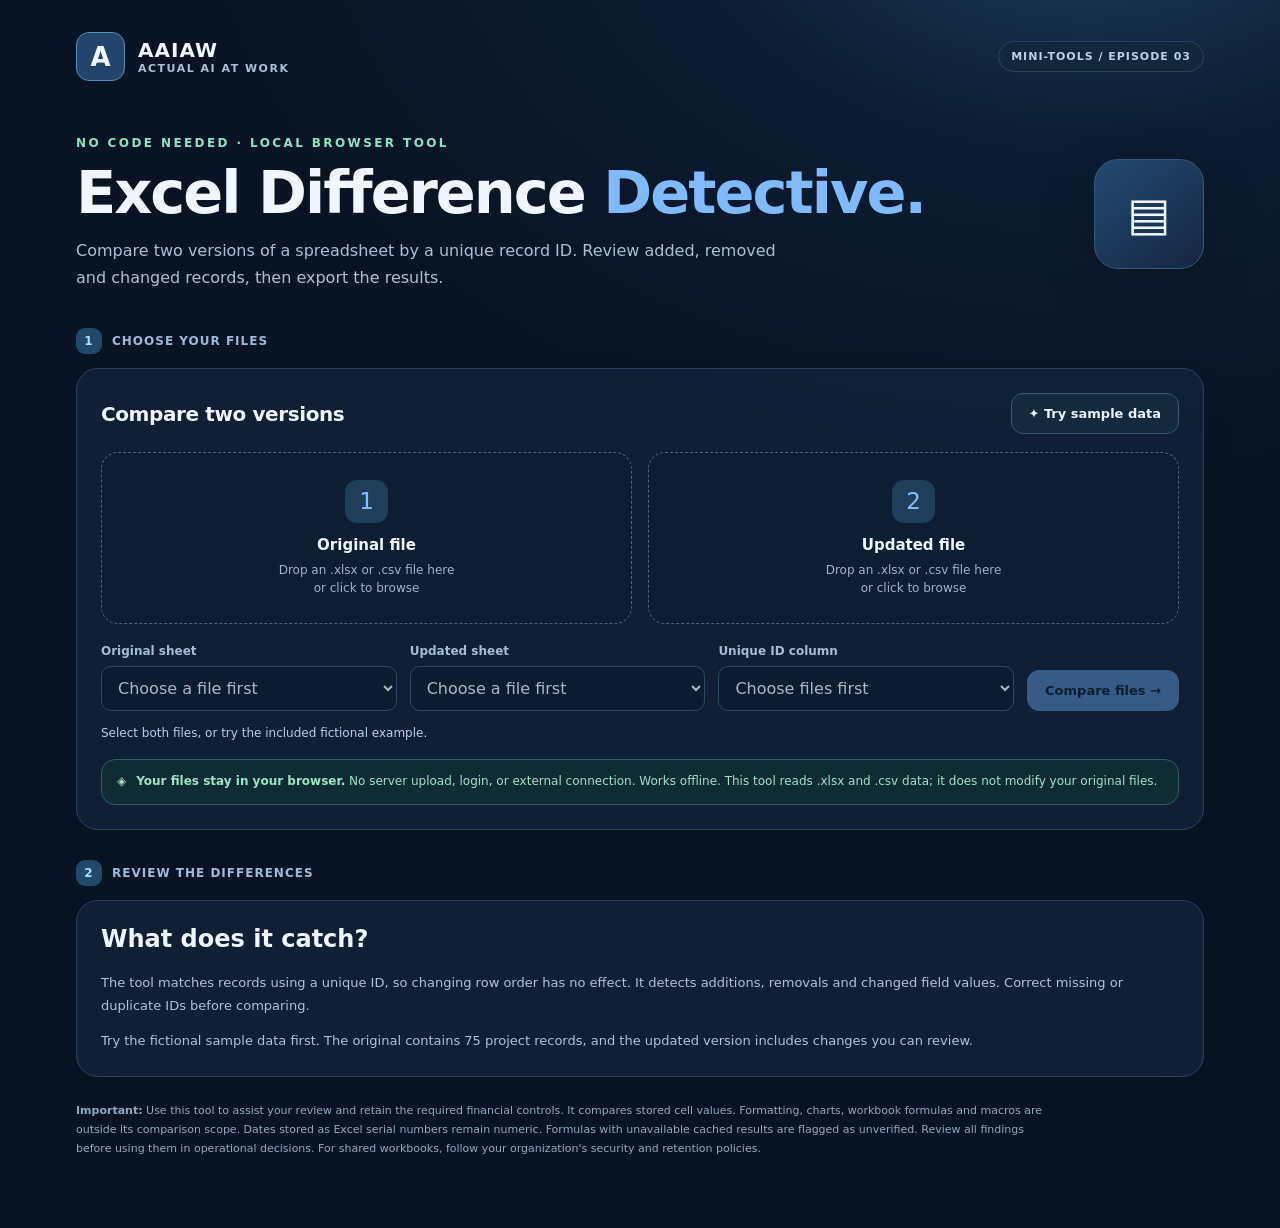
==== commit d6c72c64: "Add files via upload" ====
--- a/01-Excel-Difference-Detective/index.html
+++ b/01-Excel-Difference-Detective/index.html
@@ -1,18 +1,95 @@
 <!DOCTYPE html>
+<!--
+MIT License
+
+Copyright (c) 2026 Eugen G. Barbu
+
+Permission is hereby granted, free of charge, to any person obtaining a copy
+of this software and associated documentation files (the "Software"), to deal
+in the Software without restriction, including without limitation the rights
+to use, copy, modify, merge, publish, distribute, sublicense, and/or sell
+copies of the Software, and to permit persons to whom the Software is
+furnished to do so, subject to the following conditions:
+
+The above copyright notice and this permission notice shall be included in all
+copies or substantial portions of the Software.
+
+THE SOFTWARE IS PROVIDED "AS IS", WITHOUT WARRANTY OF ANY KIND, EXPRESS OR
+IMPLIED, INCLUDING BUT NOT LIMITED TO THE WARRANTIES OF MERCHANTABILITY,
+FITNESS FOR A PARTICULAR PURPOSE AND NONINFRINGEMENT. IN NO EVENT SHALL THE
+AUTHORS OR COPYRIGHT HOLDERS BE LIABLE FOR ANY CLAIM, DAMAGES OR OTHER
+LIABILITY, WHETHER IN AN ACTION OF CONTRACT, TORT OR OTHERWISE, ARISING FROM,
+OUT OF OR IN CONNECTION WITH THE SOFTWARE OR THE USE OR OTHER DEALINGS IN THE
+SOFTWARE.
+
+Third-party license notices
+
+JSZip v3.10.1 (MIT license option)
+Source: https://github.com/Stuk/jszip/blob/v3.10.1/LICENSE.markdown
+
+The MIT License
+===============
+
+Copyright (c) 2009-2016 Stuart Knightley, David Duponchel, Franz Buchinger, António Afonso
+
+Permission is hereby granted, free of charge, to any person obtaining a copy
+of this software and associated documentation files (the "Software"), to deal
+in the Software without restriction, including without limitation the rights
+to use, copy, modify, merge, publish, distribute, sublicense, and/or sell
+copies of the Software, and to permit persons to whom the Software is
+furnished to do so, subject to the following conditions:
+
+The above copyright notice and this permission notice shall be included in
+all copies or substantial portions of the Software.
+
+THE SOFTWARE IS PROVIDED "AS IS", WITHOUT WARRANTY OF ANY KIND, EXPRESS OR
+IMPLIED, INCLUDING BUT NOT LIMITED TO THE WARRANTIES OF MERCHANTABILITY,
+FITNESS FOR A PARTICULAR PURPOSE AND NONINFRINGEMENT. IN NO EVENT SHALL THE
+AUTHORS OR COPYRIGHT HOLDERS BE LIABLE FOR ANY CLAIM, DAMAGES OR OTHER
+LIABILITY, WHETHER IN AN ACTION OF CONTRACT, TORT OR OTHERWISE, ARISING FROM,
+OUT OF OR IN CONNECTION WITH THE SOFTWARE OR THE USE OR OTHER DEALINGS IN
+THE SOFTWARE.
+
+pako (MIT license)
+Source: https://github.com/nodeca/pako/blob/1.0.5/LICENSE
+
+(The MIT License)
+
+Copyright (C) 2014-2017 by Vitaly Puzrin and Andrei Tuputcyn
+
+Permission is hereby granted, free of charge, to any person obtaining a copy
+of this software and associated documentation files (the "Software"), to deal
+in the Software without restriction, including without limitation the rights
+to use, copy, modify, merge, publish, distribute, sublicense, and/or sell
+copies of the Software, and to permit persons to whom the Software is
+furnished to do so, subject to the following conditions:
+
+The above copyright notice and this permission notice shall be included in
+all copies or substantial portions of the Software.
+
+THE SOFTWARE IS PROVIDED "AS IS", WITHOUT WARRANTY OF ANY KIND, EXPRESS OR
+IMPLIED, INCLUDING BUT NOT LIMITED TO THE WARRANTIES OF MERCHANTABILITY,
+FITNESS FOR A PARTICULAR PURPOSE AND NONINFRINGEMENT. IN NO EVENT SHALL THE
+AUTHORS OR COPYRIGHT HOLDERS BE LIABLE FOR ANY CLAIM, DAMAGES OR OTHER
+LIABILITY, WHETHER IN AN ACTION OF CONTRACT, TORT OR OTHERWISE, ARISING FROM,
+OUT OF OR IN CONNECTION WITH THE SOFTWARE OR THE USE OR OTHER DEALINGS IN
+THE SOFTWARE.
+-->
 <html lang="en"><head><meta charset="UTF-8"/><meta name="viewport" content="width=device-width,initial-scale=1"/>
+<meta http-equiv="Content-Security-Policy" content="default-src 'none'; script-src 'unsafe-inline'; style-src 'unsafe-inline'; connect-src 'none'; img-src data:; base-uri 'none'; form-action 'none'">
 <title>AAIAW | Excel Difference Detective</title>
 <style>
 :root{font-family:Inter,ui-sans-serif,system-ui,-apple-system,BlinkMacSystemFont,"Segoe UI",sans-serif;background:#071323;color:#eff6ff;font-synthesis:none;--text:#eff6ff;--muted:#aec0d4;--blue:#7fbaff;--teal:#8be3bf;--panel:#101f36;--border:#2d4260;--rose:#ff9dad;--gold:#ffd596}
-*{box-sizing:border-box}body{margin:0;min-height:100vh;background:radial-gradient(ellipse 900px 600px at 85% -10%,#1c4264 0%,#0c1c31 45%,#081423 100%)}button,input,select{font:inherit}button{cursor:pointer}button:disabled{opacity:.4;cursor:not-allowed}a{color:#90c5ff}header{max-width:1180px;margin:0 auto;padding:32px 26px 15px;display:flex;justify-content:space-between;align-items:center;gap:16px}.brand{display:flex;align-items:center;gap:13px}.logo{width:49px;height:49px;border-radius:13px;border:1px solid #598cb9;background:#23456d;display:grid;place-items:center;font-weight:850;font-size:26px}.brand strong{font-size:20px;letter-spacing:1px;display:block}.brand small{display:block;color:var(--muted);font-size:11px;letter-spacing:1.5px;font-weight:700}.headtag{font-size:11px;border:1px solid var(--border);padding:8px 12px;border-radius:100px;color:#b9d1ea;background:#11283c;font-weight:700;letter-spacing:1px}main{max-width:1180px;margin:auto;padding:0 26px 70px}.hero{padding:40px 0 25px;display:grid;grid-template-columns:1fr auto;align-items:center;gap:24px}.eyebrow{font-size:12px;letter-spacing:2.4px;color:var(--teal);font-weight:800;text-transform:uppercase}.hero h1{font-size:clamp(36px,5.1vw,59px);letter-spacing:-2px;line-height:1.05;margin:12px 0 13px;font-weight:830}.hero h1 span{color:#7fbaff}.sub{font-size:16px;line-height:1.7;color:#adc0d5;max-width:720px;margin:0}.header-icon{width:110px;height:110px;border:1px solid #385779;border-radius:24px;background:linear-gradient(140deg,#234a71,#142642);display:grid;place-items:center;font-size:46px;box-shadow:0 15px 60px #0002}.step{display:flex;align-items:center;gap:10px;color:#9fbbd8;font-size:12px;font-weight:700;letter-spacing:1px;text-transform:uppercase;margin:12px 0 14px}.step .n{width:26px;height:26px;border-radius:9px;background:#21496a;color:#a4e4ff;display:grid;place-items:center}.panel{background:#112138ed;border:1px solid var(--border);border-radius:22px;padding:24px;box-shadow:0 14px 35px #0001}.topline{display:flex;justify-content:space-between;gap:14px;flex-wrap:wrap;align-items:center;margin-bottom:18px}.topline h2{font-size:20px;margin:0;letter-spacing:-.4px}.hint{font-size:12px;color:var(--muted);line-height:1.6}.btn{border-radius:12px;padding:12px 17px;border:1px solid #47698a;background:#234967;color:#ecf5ff;font-weight:750;font-size:13px;display:inline-flex;align-items:center;gap:9px;justify-content:center;transition:transform .13s,background .13s}.btn:hover:not(:disabled){transform:translateY(-1px);background:#2d597d}.btn.primary{background:#70b5ff;color:#081b2c;border-color:#70b5ff}.btn.primary:hover:not(:disabled){background:#96c9ff}.btn.ghost{background:#14283e;border-color:#3b5874}.files{display:grid;grid-template-columns:1fr 1fr;gap:16px}.drop{border:1.5px dashed #496685;background:#0d1d32;border-radius:17px;min-height:172px;display:flex;align-items:center;justify-content:center;position:relative;padding:22px;transition:background .2s,border-color .2s;cursor:pointer;text-align:center}.drop:hover,.drop.drag{background:#183451;border-color:#7ac7ff}.drop input{display:none}.drop .upicon{display:inline-grid;width:43px;height:43px;border-radius:12px;place-items:center;background:#1f3e5a;color:#80c0fb;font-size:23px;margin-bottom:10px}.drop strong{display:block;font-size:15px;margin:3px 0 7px}.drop small{display:block;color:#9fb5ca;line-height:1.5;font-size:12px}.drop .loaded{color:#9adfc6}.filemeta{font-size:11px;color:#829db8;word-break:break-all}.selector-grid{display:grid;grid-template-columns:1fr 1fr 1fr auto;gap:13px;align-items:end;margin-top:20px}.field label{display:block;color:#a5bdd4;font-size:12px;margin-bottom:8px;font-weight:700}.field select,.field input{width:100%;border:1px solid #3e5c78;border-radius:10px;padding:11px 12px;color:#f3f7fd;background:#0a1b30;outline:none}.field input:focus,.field select:focus{border-color:#7cbaff}.field input[type=number]{max-width:100px}.statusline{font-size:12px;color:#b3d1e9;margin-top:15px;min-height:18px}.statusline.error{color:#ff9cad}.statusline.success{color:#8ce5ba}.section-gap{height:18px}.privacy{display:flex;gap:10px;align-items:flex-start;background:#0f2c35;border:1px solid #2c625f;border-radius:14px;padding:12px 15px;color:#a0e3c6;font-size:12px;line-height:1.6;margin-top:15px}.privacy svg{flex-shrink:0}.summary{display:grid;grid-template-columns:repeat(4,1fr);gap:13px}.metric{border-radius:16px;background:#142941;border:1px solid #2b4864;padding:20px}.metric .value{font-size:38px;font-weight:800;letter-spacing:-1px;line-height:1.2}.metric .caption{font-size:12px;color:#adc2d8;margin-top:8px}.metric.green .value{color:#8de5b4}.metric.rose .value{color:#ff9ba9}.metric.gold .value{color:#ffd592}.metric.blue .value{color:#87bcff}.results{margin-top:18px}.toolrow{display:flex;align-items:center;gap:10px;flex-wrap:wrap;justify-content:space-between}.tabrow{display:flex;gap:5px;flex-wrap:wrap}.tab{background:transparent;border:1px solid transparent;border-radius:9px;color:#aec4db;padding:9px 11px;font-size:12px;font-weight:700}.tab.active{color:#101d2c;background:#a2cbfa}.searchrow{display:flex;gap:8px;align-items:center}.searchrow input{border:1px solid #3a5471;border-radius:9px;background:#0c2035;color:#ebf7ff;padding:10px 12px;font-size:12px;width:210px}.searchrow .btn{padding:10px 14px}.table-wrap{overflow-x:auto;margin-top:17px;border:1px solid #2b4762;border-radius:13px}table{width:100%;border-collapse:collapse;min-width:750px;font-size:13px}thead{background:#1b344d}th{text-align:left;color:#bfcee0;font-size:11px;text-transform:uppercase;letter-spacing:1px;padding:15px 13px}td{padding:13px;border-top:1px solid #253d57;color:#e6f2ff;vertical-align:top}tr:hover td{background:#17304a}.mono{font-family:ui-monospace,SFMono-Regular,Consolas,monospace;color:#dbeafd}.pill{font-size:10px;letter-spacing:.4px;font-weight:750;padding:5px 9px;white-space:nowrap;border-radius:100px;display:inline-block}.pill.added{background:#1b4b41;color:#98f0c1}.pill.removed{background:#503140;color:#ffb1bd}.pill.changed{background:#4b4027;color:#ffdda0}.before{color:#d7b6bc}.after{color:#b1f0cc}td.change{max-width:380px;word-break:break-word}.muted{color:#8ba6be}.warn{background:#382c26;border:1px solid #8f6e3f;color:#f2d3a0;padding:13px 15px;border-radius:12px;margin-top:15px;font-size:12px;line-height:1.7}.empty{padding:35px;text-align:center;color:#99b1ca;font-size:14px}.lower{display:flex;justify-content:space-between;align-items:center;margin-top:14px;font-size:12px;color:#9db7d0;gap:14px;flex-wrap:wrap}.details{font-size:11px;color:#96b2d0;margin-top:12px}.description{font-size:13px;color:#afc4d9;line-height:1.7}.foot{margin-top:24px;font-size:11px;line-height:1.75;color:#91a9c0;max-width:970px}a.inline{text-decoration:none;color:#9be4df}.hidden{display:none!important}.badge{padding:6px 9px;font-size:10px;font-weight:800;color:#adddf7;background:#1c4a68;border:1px solid #406b91;border-radius:100px}@media(max-width:900px){.selector-grid{grid-template-columns:1fr 1fr}.selector-grid .compare-cell{grid-column:1/-1}.selector-grid .compare-cell .btn{width:100%}.summary{grid-template-columns:repeat(2,1fr)}.hero{grid-template-columns:1fr}.header-icon{display:none}}@media(max-width:600px){header{padding:22px 16px 8px}main{padding:0 16px 50px}.hero{padding:22px 0}.files{grid-template-columns:1fr}.selector-grid{grid-template-columns:1fr}.selector-grid .compare-cell{grid-column:auto}.panel{padding:17px}.summary{gap:8px}.metric{padding:13px}.metric .value{font-size:31px}.headtag{display:none}.searchrow{width:100%}.searchrow input{flex:1;min-width:0}.hero h1{letter-spacing:-1px}.topline{align-items:start}}
+*{box-sizing:border-box}body{margin:0;min-height:100vh;background:radial-gradient(ellipse 900px 600px at 85% -10%,#1c4264 0%,#0c1c31 45%,#081423 100%)}button,input,select{font:inherit}button{cursor:pointer}button:disabled{opacity:.4;cursor:not-allowed}a{color:#90c5ff}header{max-width:1180px;margin:0 auto;padding:32px 26px 15px;display:flex;justify-content:space-between;align-items:center;gap:16px}.brand{display:flex;align-items:center;gap:13px}.logo{width:49px;height:49px;border-radius:13px;border:1px solid #598cb9;background:#23456d;display:grid;place-items:center;font-weight:850;font-size:26px}.brand strong{font-size:20px;letter-spacing:1px;display:block}.brand small{display:block;color:var(--muted);font-size:11px;letter-spacing:1.5px;font-weight:700}.headtag{font-size:11px;border:1px solid var(--border);padding:8px 12px;border-radius:100px;color:#b9d1ea;background:#11283c;font-weight:700;letter-spacing:1px}main{max-width:1180px;margin:auto;padding:0 26px 70px}.hero{padding:40px 0 25px;display:grid;grid-template-columns:1fr auto;align-items:center;gap:24px}.eyebrow{font-size:12px;letter-spacing:2.4px;color:var(--teal);font-weight:800;text-transform:uppercase}.hero h1{font-size:clamp(36px,5.1vw,59px);letter-spacing:-2px;line-height:1.05;margin:12px 0 13px;font-weight:830}.hero h1 span{color:#7fbaff}.sub{font-size:16px;line-height:1.7;color:#adc0d5;max-width:720px;margin:0}.header-icon{width:110px;height:110px;border:1px solid #385779;border-radius:24px;background:linear-gradient(140deg,#234a71,#142642);display:grid;place-items:center;font-size:46px;box-shadow:0 15px 60px #0002}.step{display:flex;align-items:center;gap:10px;color:#9fbbd8;font-size:12px;font-weight:700;letter-spacing:1px;text-transform:uppercase;margin:12px 0 14px}.step .n{width:26px;height:26px;border-radius:9px;background:#21496a;color:#a4e4ff;display:grid;place-items:center}.panel{background:#112138ed;border:1px solid var(--border);border-radius:22px;padding:24px;box-shadow:0 14px 35px #0001}.topline{display:flex;justify-content:space-between;gap:14px;flex-wrap:wrap;align-items:center;margin-bottom:18px}.topline h2{font-size:20px;margin:0;letter-spacing:-.4px}.hint{font-size:12px;color:var(--muted);line-height:1.6}.btn{border-radius:12px;padding:12px 17px;border:1px solid #47698a;background:#234967;color:#ecf5ff;font-weight:750;font-size:13px;display:inline-flex;align-items:center;gap:9px;justify-content:center;transition:transform .13s,background .13s}.btn:hover:not(:disabled){transform:translateY(-1px);background:#2d597d}.btn.primary{background:#70b5ff;color:#081b2c;border-color:#70b5ff}.btn.primary:hover:not(:disabled){background:#96c9ff}.btn.ghost{background:#14283e;border-color:#3b5874}.files{display:grid;grid-template-columns:1fr 1fr;gap:16px}.drop{border:1.5px dashed #496685;background:#0d1d32;border-radius:17px;min-height:172px;display:flex;align-items:center;justify-content:center;position:relative;padding:22px;transition:background .2s,border-color .2s;cursor:pointer;text-align:center}.drop:hover,.drop.drag{background:#183451;border-color:#7ac7ff}.drop input{position:absolute;width:1px;height:1px;opacity:0;inset:0;overflow:hidden}.drop:focus-within{outline:3px solid #9bcaff;outline-offset:3px}.drop strong{overflow-wrap:anywhere}.table-hint{display:none}.pill.unverified{background:#3a4664;color:#d7e6ff}button:focus-visible,select:focus-visible,input:focus-visible{outline:3px solid #9bcaff;outline-offset:2px}@media(max-width:850px){.table-hint{display:block;margin:12px 0 0}}.drop .upicon{display:inline-grid;width:43px;height:43px;border-radius:12px;place-items:center;background:#1f3e5a;color:#80c0fb;font-size:23px;margin-bottom:10px}.drop strong{display:block;font-size:15px;margin:3px 0 7px}.drop small{display:block;color:#9fb5ca;line-height:1.5;font-size:12px}.drop .loaded{color:#9adfc6}.filemeta{font-size:11px;color:#829db8;word-break:break-all}.selector-grid{display:grid;grid-template-columns:1fr 1fr 1fr auto;gap:13px;align-items:end;margin-top:20px}.field label{display:block;color:#a5bdd4;font-size:12px;margin-bottom:8px;font-weight:700}.field select,.field input{width:100%;border:1px solid #3e5c78;border-radius:10px;padding:11px 12px;color:#f3f7fd;background:#0a1b30;outline:none}.field input:focus,.field select:focus{border-color:#7cbaff}.field input[type=number]{max-width:100px}.statusline{font-size:12px;color:#b3d1e9;margin-top:15px;min-height:18px}.statusline.error{color:#ff9cad}.statusline.success{color:#8ce5ba}.statusline.warning{color:#ffd596}.section-gap{height:18px}.privacy{display:flex;gap:10px;align-items:flex-start;background:#0f2c35;border:1px solid #2c625f;border-radius:14px;padding:12px 15px;color:#a0e3c6;font-size:12px;line-height:1.6;margin-top:15px}.privacy svg{flex-shrink:0}.summary{display:grid;grid-template-columns:repeat(4,1fr);gap:13px}.metric{border-radius:16px;background:#142941;border:1px solid #2b4864;padding:20px}.metric .value{font-size:38px;font-weight:800;letter-spacing:-1px;line-height:1.2}.metric .caption{font-size:12px;color:#adc2d8;margin-top:8px}.metric.green .value{color:#8de5b4}.metric.rose .value{color:#ff9ba9}.metric.gold .value{color:#ffd592}.metric.blue .value{color:#87bcff}.results{margin-top:18px}.toolrow{display:flex;align-items:center;gap:10px;flex-wrap:wrap;justify-content:space-between}.tabrow{display:flex;gap:5px;flex-wrap:wrap}.tab{background:transparent;border:1px solid transparent;border-radius:9px;color:#aec4db;padding:9px 11px;font-size:12px;font-weight:700}.tab.active{color:#101d2c;background:#a2cbfa}.searchrow{display:flex;gap:8px;align-items:center}.searchrow input{border:1px solid #3a5471;border-radius:9px;background:#0c2035;color:#ebf7ff;padding:10px 12px;font-size:12px;width:210px}.searchrow .btn{padding:10px 14px}.table-wrap{overflow-x:auto;margin-top:17px;border:1px solid #2b4762;border-radius:13px}table{width:100%;border-collapse:collapse;min-width:750px;font-size:13px}thead{background:#1b344d}th{text-align:left;color:#bfcee0;font-size:11px;text-transform:uppercase;letter-spacing:1px;padding:15px 13px}td{padding:13px;border-top:1px solid #253d57;color:#e6f2ff;vertical-align:top}tr:hover td{background:#17304a}.mono{font-family:ui-monospace,SFMono-Regular,Consolas,monospace;color:#dbeafd}.pill{font-size:10px;letter-spacing:.4px;font-weight:750;padding:5px 9px;white-space:nowrap;border-radius:100px;display:inline-block}.pill.added{background:#1b4b41;color:#98f0c1}.pill.removed{background:#503140;color:#ffb1bd}.pill.changed{background:#4b4027;color:#ffdda0}.before{color:#d7b6bc}.after{color:#b1f0cc}td.change{max-width:380px;word-break:break-word}.muted{color:#8ba6be}.warn{background:#382c26;border:1px solid #8f6e3f;color:#f2d3a0;padding:13px 15px;border-radius:12px;margin-top:15px;font-size:12px;line-height:1.7}.empty{padding:35px;text-align:center;color:#99b1ca;font-size:14px}.lower{display:flex;justify-content:space-between;align-items:center;margin-top:14px;font-size:12px;color:#9db7d0;gap:14px;flex-wrap:wrap}.details{font-size:11px;color:#96b2d0;margin-top:12px}.description{font-size:13px;color:#afc4d9;line-height:1.7}.foot{margin-top:24px;font-size:11px;line-height:1.75;color:#91a9c0;max-width:970px}a.inline{text-decoration:none;color:#9be4df}.hidden{display:none!important}.badge{padding:6px 9px;font-size:10px;font-weight:800;color:#adddf7;background:#1c4a68;border:1px solid #406b91;border-radius:100px}@media(max-width:900px){.selector-grid{grid-template-columns:1fr 1fr}.selector-grid .compare-cell{grid-column:1/-1}.selector-grid .compare-cell .btn{width:100%}.summary{grid-template-columns:repeat(2,1fr)}.hero{grid-template-columns:1fr}.header-icon{display:none}}@media(max-width:600px){header{padding:22px 16px 8px}main{padding:0 16px 50px}.hero{padding:22px 0}.files{grid-template-columns:1fr}.selector-grid{grid-template-columns:1fr}.selector-grid .compare-cell{grid-column:auto}.panel{padding:17px}.summary{gap:8px}.metric{padding:13px}.metric .value{font-size:31px}.headtag{display:none}.searchrow{width:100%}.searchrow input{flex:1;min-width:0}.hero h1{letter-spacing:-1px}.topline{align-items:start}}
 </style></head>
 <body><header><div class="brand"><div class="logo">A</div><div><strong>AAIAW</strong><small>ACTUAL AI AT WORK</small></div></div><span class="headtag">MINI-TOOLS / EPISODE 03</span></header>
 <main>
-<section class="hero"><div><div class="eyebrow">No code needed · Local browser tool</div><h1>Excel Difference <span>Detective.</span></h1><p class="sub">Two versions of the same spreadsheet. One clear answer about what changed. Match records by ID, find changes, and export a clean differences report.</p></div><div class="header-icon" aria-hidden="true">▤</div></section>
+<section class="hero"><div><div class="eyebrow">No code needed · Local browser tool</div><h1>Excel Difference <span>Detective.</span></h1><p class="sub">Compare two versions of a spreadsheet by a unique record ID. Review added, removed and changed records, then export the results.</p></div><div class="header-icon" aria-hidden="true">▤</div></section>
 <div class="step"><span class="n">1</span> Choose your files</div>
 <section class="panel"><div class="topline"><h2>Compare two versions</h2><button id="demoBtn" class="btn ghost" type="button">✦ Try sample data</button></div>
 <div class="files">
-<label class="drop" id="oldDrop"><input id="oldFile" type="file" accept=".xlsx,.csv"/><div><span class="upicon">1</span><strong id="oldName">Original file</strong><small id="oldDescription">Drop an .xlsx or .csv file here<br/>or click to browse</small></div></label>
-<label class="drop" id="newDrop"><input id="newFile" type="file" accept=".xlsx,.csv"/><div><span class="upicon">2</span><strong id="newName">Updated file</strong><small id="newDescription">Drop an .xlsx or .csv file here<br/>or click to browse</small></div></label>
+<label class="drop" id="oldDrop"><input id="oldFile" type="file" accept=".xlsx,.csv" aria-label="Choose original file"/><div><span class="upicon">1</span><strong id="oldName">Original file</strong><small id="oldDescription">Drop an .xlsx or .csv file here<br/>or click to browse</small></div></label>
+<label class="drop" id="newDrop"><input id="newFile" type="file" accept=".xlsx,.csv" aria-label="Choose updated file"/><div><span class="upicon">2</span><strong id="newName">Updated file</strong><small id="newDescription">Drop an .xlsx or .csv file here<br/>or click to browse</small></div></label>
 </div>
 <div class="selector-grid"><div class="field"><label for="oldSheet">Original sheet</label><select id="oldSheet" disabled><option>Choose a file first</option></select></div><div class="field"><label for="newSheet">Updated sheet</label><select id="newSheet" disabled><option>Choose a file first</option></select></div><div class="field"><label for="keyField">Unique ID column</label><select id="keyField" disabled><option>Choose files first</option></select></div><div class="compare-cell"><button id="compareBtn" class="btn primary" type="button" disabled>Compare files →</button></div></div>
 <div id="status" class="statusline" role="status" aria-live="polite">Select both files, or try the included fictional example.</div>
@@ -21,10 +98,10 @@
 <section id="resultsArea" class="hidden">
 <div class="summary"><div class="metric green"><div class="value" id="addedCount">0</div><div class="caption">Added records</div></div><div class="metric rose"><div class="value" id="removedCount">0</div><div class="caption">Removed records</div></div><div class="metric gold"><div class="value" id="modifiedCount">0</div><div class="caption">Changed records</div></div><div class="metric blue"><div class="value" id="cellsCount">0</div><div class="caption">Changed fields</div></div></div>
 <div class="panel results"><div class="topline"><h2>Difference report</h2><span id="tableMeta" class="hint">Select a category to review changes</span></div>
-<div class="toolrow"><div class="tabrow"><button class="tab active" data-filter="all">All changes</button><button class="tab" data-filter="changed">Changed</button><button class="tab" data-filter="added">Added</button><button class="tab" data-filter="removed">Removed</button></div><div class="searchrow"><input id="search" type="search" placeholder="Find an ID, field, or value" aria-label="Search results"/><button class="btn" type="button" id="exportBtn">↓ Export CSV</button></div></div>
-<div class="table-wrap"><table><thead><tr><th>Type</th><th>Record ID</th><th>Field</th><th>Before</th><th>After</th></tr></thead><tbody id="rowsBody"></tbody></table><div class="empty hidden" id="empty">No matching differences found.</div></div><div class="lower"><span id="resultShown"></span><button id="moreBtn" class="btn ghost hidden">Show more</button></div><div class="details" id="details"></div><div id="warnings"></div></div></section>
-<section class="panel" id="introInfo"><h2 style="margin-top:0">What does it catch?</h2><p class="description">A new record, a deleted record, a changed budget, or a status update. The tool uses a unique ID instead of row position, so sorting your spreadsheet won't produce a pile of false alarms. It also stops the comparison if IDs are missing or duplicated.</p><p class="description" style="margin-bottom:0">For the AAIAW tutorial, start with the sample data. The original workbook has 75 fictional project records. The updated one contains deliberate changes so we can check the results.</p></section>
-<div class="foot"><strong>Important:</strong> This is a practical demonstration, not a replacement for financial controls or an independently validated enterprise reconciliation tool. It compares cell values, not visual formatting, charts, workbook formulas, or macros. Formula cells use stored cached values when available, and formulas are not recalculated. Review all findings before using them in operational decisions. For shared workbooks, follow your organization's security and retention policies.</div>
+<div class="toolrow"><div class="tabrow"><button class="tab active" data-filter="all" aria-pressed="true">All results</button><button class="tab" data-filter="changed" aria-pressed="false">Changed</button><button class="tab" data-filter="added" aria-pressed="false">Added</button><button class="tab" data-filter="removed" aria-pressed="false">Removed</button><button class="tab" data-filter="unverified" aria-pressed="false">Unverified</button></div><div class="searchrow"><input id="search" type="search" placeholder="Find an ID, field, or value" aria-label="Search results"/><button class="btn" type="button" id="exportBtn">↓ Export CSV</button></div></div>
+<p class="hint table-hint">Scroll the table horizontally to see every column.</p><div class="table-wrap" tabindex="0" aria-label="Comparison results, horizontally scrollable"><table><thead><tr><th>Type</th><th>Record ID</th><th>Field</th><th>Before</th><th>After</th></tr></thead><tbody id="rowsBody"></tbody></table><div class="empty hidden" id="empty">No matching report entries found.</div></div><div class="lower"><span id="resultShown"></span><button id="moreBtn" class="btn ghost hidden">Show more</button></div><div class="details" id="details"></div><div id="warnings"></div></div></section>
+<section class="panel" id="introInfo"><h2 style="margin-top:0">What does it catch?</h2><p class="description">The tool matches records using a unique ID, so changing row order has no effect. It detects additions, removals and changed field values. Correct missing or duplicate IDs before comparing.</p><p class="description" style="margin-bottom:0">Try the fictional sample data first. The original contains 75 project records, and the updated version includes changes you can review.</p></section>
+<div class="foot"><strong>Important:</strong> Use this tool to assist your review and retain the required financial controls. It compares stored cell values. Formatting, charts, workbook formulas and macros are outside its comparison scope. Dates stored as Excel serial numbers remain numeric. Formulas with unavailable cached results are flagged as unverified. Review all findings before using them in operational decisions. For shared workbooks, follow your organization's security and retention policies.</div>
 </main>
 <script>
 /*!
@@ -46,9 +123,12 @@
 'use strict';
 const $=id=>document.getElementById(id);
 const state={old:null,new:null,changes:[],totals:null,filter:'all',show:150,warnings:[]};
+const fileRequests={old:0,new:0};
+const MAX_ROWS=125000,MAX_COLUMNS=201;
+const UNAVAILABLE_FORMULA=Object.freeze({unavailableFormula:true});
 const excelExt=/\.xlsx$/i;const csvExt=/\.csv$/i;
 function setStatus(s,kind=''){const el=$('status');el.textContent=s;el.className='statusline '+kind}
-function clean(v){return (v??'').toString()}
+function clean(v){return v===UNAVAILABLE_FORMULA?'Formula result unavailable':String(v??'')}
 function norm(s){return clean(s).trim().toLowerCase().replace(/\s+/g,' ')}
 function escaped(s){return clean(s).replace(/[&<>"']/g,c=>({'&':'&amp;','<':'&lt;','>':'&gt;','"':'&quot;',"'":'&#39;'}[c]));}
 function sheetByName(obj,name){return obj?.sheets?.find(s=>s.name===name)}
@@ -58,58 +138,103 @@
 function columnNum(label){let v=0;for(const ch of label.toUpperCase()){let n=ch.charCodeAt(0)-64;if(n<1||n>26)return -1;v=v*26+n;}return v-1}
 function resolvedPath(target){let t=target.replace(/^\/+/, '');if(t.startsWith('xl/'))return t;let parts=['xl'];for(let k of t.split('/')){if(k==='..')parts.pop();else if(k!=='.'&&k)parts.push(k)}return parts.join('/')}
 async function loadXlsx(file){
- const z=await JSZip.loadAsync(await file.arrayBuffer());let entry=z.file('xl/workbook.xml');if(!entry)throw Error('This .xlsx file does not contain a standard workbook.');
- const w=parseXML(await entry.async('string'));
+ let z;
+ try{z=await JSZip.loadAsync(await file.arrayBuffer())}catch(e){throw Error('Could not open the .xlsx workbook. Check that it is a valid, unprotected Excel file.')}
+ const workbookEntry=z.file('xl/workbook.xml');if(!workbookEntry)throw Error('This .xlsx file does not contain a standard workbook.');
+ const workbook=parseXML(await workbookEntry.async('string'));
  const relEntry=z.file('xl/_rels/workbook.xml.rels');if(!relEntry)throw Error('Workbook sheet relationships were not found.');
- const relDoc=parseXML(await relEntry.async('string'));const rels=new Map(localElements(relDoc,'Relationship').map(r=>[r.getAttribute('Id'),r.getAttribute('Target')]));
+ const relDoc=parseXML(await relEntry.async('string'));
+ const rels=new Map(localElements(relDoc,'Relationship').map(r=>[r.getAttribute('Id'),{target:r.getAttribute('Target'),type:r.getAttribute('Type'),external:r.getAttribute('TargetMode')==='External'}]));
  const shared=[];
- if(z.file('xl/sharedStrings.xml')){const sDoc=parseXML(await z.file('xl/sharedStrings.xml').async('string'));for(const si of localElements(sDoc,'si'))shared.push(localElements(si,'t').map(t=>t.textContent).join(''))}
- const warnings=[];const sheets=[];
- for(let s of localElements(w,'sheet')){
-  const name=s.getAttribute('name')||'Sheet';
-  let id=Array.from(s.attributes).find(a=>a.localName==='id')?.value;
-  const target=rels.get(id);if(!target)throw Error('Could not resolve worksheet '+name);
-  const sp=resolvedPath(target);const entry=z.file(sp);if(!entry)throw Error('Missing worksheet '+sp);
-  const xml=parseXML(await entry.async('string'));const output=[];
+ if(z.file('xl/sharedStrings.xml')){
+  const doc=parseXML(await z.file('xl/sharedStrings.xml').async('string'));
+  for(const si of localElements(doc,'si'))shared.push(localElements(si,'t').map(t=>t.textContent).join(''));
+ }
+ const warnings=[],sheets=[];
+ for(const definition of localElements(workbook,'sheet')){
+  const name=definition.getAttribute('name')||'Sheet';
+  const id=Array.from(definition.attributes).find(a=>a.localName==='id')?.value;
+  const relation=rels.get(id);if(!relation||!relation.target||relation.external)throw Error('Could not resolve worksheet '+name);
+  if(relation.type&&!relation.type.endsWith('/worksheet')){warnings.push(name+' is not a standard worksheet and was excluded.');continue}
+  const location=resolvedPath(relation.target);const entry=z.file(location);if(!entry)throw Error('Missing worksheet '+location);
+  const xml=parseXML(await entry.async('string')),output=[],sheetWarnings=[];
+  let formulaCount=0;
   for(const r of localElements(xml,'sheetData').flatMap(e=>Array.from(e.children).filter(x=>x.localName==='row'))){
-   const rowidx=(Number(r.getAttribute('r'))||output.length+1)-1;
-   if(rowidx>125000)throw Error('This demo supports up to 125,000 worksheet rows.');
-   const row=[];
+   const ref=r.getAttribute('r');const rowidx=ref===null?output.length:Number(ref)-1;
+   if(!Number.isInteger(rowidx)||rowidx<0||rowidx>=MAX_ROWS)throw Error(name+': supported limit is '+MAX_ROWS.toLocaleString('en-US')+' worksheet rows.');
+   const row=[];let nextColumn=0;
    for(const cell of Array.from(r.children).filter(x=>x.localName==='c')){
-    const rawRef=(cell.getAttribute('r')||'').match(/^[A-Z]+/i);
-    if(!rawRef)continue;const cidx=columnNum(rawRef[0]);if(cidx<0||cidx>200)continue;
-    const kind=cell.getAttribute('t')||'n';const v=direct(cell,'v')?.textContent??null;
-    const f=direct(cell,'f');let value='';
-    if(kind==='inlineStr')value=localElements(cell,'t').map(x=>x.textContent).join('');
-    else if(kind==='s')value=shared[Number(v)]??'';
-    else if(kind==='b')value=v==='1';
-    else if(kind==='n'&&v!==null){const x=Number(v);value=Number.isFinite(x)?x:v}
-    else if(v!==null)value=v;
-    if(f&&v===null){warnings.push(`${name}!${cell.getAttribute('r')} contains a formula without a cached result.`);value='[FORMULA: NOT CALCULATED]'}
+    const ref=cell.getAttribute('r');const rawRef=ref?.match(/^[A-Z]+/i);const cidx=rawRef?columnNum(rawRef[0]):nextColumn;
+    nextColumn=cidx+1;
+    const kind=cell.getAttribute('t')||'n',v=direct(cell,'v')?.textContent??null,f=direct(cell,'f');
+    const inlineValue=kind==='inlineStr'?localElements(cell,'t').map(x=>x.textContent).join(''):'';
+    if(cidx<0||cidx>=MAX_COLUMNS){if(f||v!==null&&v!==''||inlineValue)throw Error(name+': populated data exceeds the supported '+MAX_COLUMNS+' columns.');continue}
+    let value='';
+    if(f&&(v===null||v===''&&kind!=='str')){
+     value=UNAVAILABLE_FORMULA;formulaCount++;
+     if(sheetWarnings.length<5)sheetWarnings.push(name+'!'+(ref||'row '+(rowidx+1))+' contains a formula without a cached result.');
+    }else if(kind==='inlineStr')value=inlineValue;
+    else if(kind==='s'&&v!==null&&v!==''){
+     const index=Number(v);if(!Number.isInteger(index)||index<0||index>=shared.length)throw Error(name+': invalid shared string reference.');value=shared[index];
+    }else if(kind==='b'&&v!==null&&v!=='')value=v==='1';
+    else if(kind==='n'&&v!==null&&v!==''){
+     const number=Number(v);value=Number.isFinite(number)&&numericCanon(v)===numericCanon(String(number))?number:v;
+    }else if(v!==null)value=v;
     row[cidx]=value;
    }
    output[rowidx]=row;
   }
-  sheets.push({name,rows:output});
- }
- if(!sheets.length)throw Error('No worksheets were found.');
+  if(formulaCount>sheetWarnings.length)sheetWarnings.push((formulaCount-sheetWarnings.length)+' further cells in '+name+' have unavailable formula results.');
+  sheets.push({name,rows:output,warnings:sheetWarnings});
+ }
+ if(!sheets.length)throw Error('No standard worksheets were found.');
  return {name:file.name,sheets,warnings};
 }
-function guessDelimiter(line){const cands=[',',';','\t'];let best=',',score=-1;for(let d of cands){let q=false,n=0;for(let i=0;i<line.length;i++){const c=line[i];if(c==='"')q=!q;else if(c===d&&!q)n++}if(n>score){score=n;best=d}}return best}
+
+function guessDelimiter(text){
+ const counts={',':0,';':0,'\t':0};let quoted=false;
+ for(let i=0;i<text.length;i++){
+  const c=text[i];if(c==='"'){if(quoted&&text[i+1]==='"'){i++;continue}quoted=!quoted}
+  else if(!quoted&&(c==='\n'||c==='\r'))break;
+  else if(!quoted&&Object.hasOwn(counts,c))counts[c]++;
+ }
+ return Object.keys(counts).sort((a,b)=>counts[b]-counts[a])[0];
+}
 function parseCSV(text){
- text=text.replace(/^\uFEFF/,'');const delim=guessDelimiter(text.split(/\r?\n/,1)[0]);let rows=[],row=[],field='',quoted=false;
+ text=text.replace(/^\uFEFF/,'');const delim=guessDelimiter(text);
+ const rows=[];let row=[],field='',mode='start';
+ const pushField=()=>{row.push(field);field='';mode='start';};
+ const pushRow=()=>{pushField();rows.push(row);row=[];};
  for(let i=0;i<text.length;i++){
-  let c=text[i];if(c==='"'){if(quoted&&text[i+1]==='"'){field+='"';i++}else quoted=!quoted}
-  else if(c===delim&&!quoted){row.push(field);field=''}
-  else if((c==='\n'||c==='\r')&&!quoted){if(c==='\r'&&text[i+1]==='\n')i++;row.push(field);rows.push(row);field='';row=[]}
-  else field+=c;
- }
- if(quoted)throw Error('CSV contains an unclosed quote.');if(row.length||field){row.push(field);rows.push(row)}
+  const c=text[i];
+  if(mode==='quoted'){
+   if(c==='"'){if(text[i+1]==='"'){field+='"';i++}else mode='closed'}else field+=c;
+   continue;
+  }
+  if(c===delim){pushField();continue}
+  if(c==='\n'||c==='\r'){if(c==='\r'&&text[i+1]==='\n')i++;pushRow();continue}
+  if(mode==='closed')throw Error('CSV contains unexpected characters after a closing quote.');
+  if(c==='"'){if(mode!=='start')throw Error('CSV contains an unexpected quote in an unquoted field.');mode='quoted'}
+  else{field+=c;mode='bare'}
+ }
+ if(mode==='quoted')throw Error('CSV contains an unclosed quote.');
+ if(row.length||field||mode==='closed')pushRow();
  return rows;
 }
-async function loadFile(file){if(excelExt.test(file.name))return loadXlsx(file);if(csvExt.test(file.name))return {name:file.name,sheets:[{name:'CSV Data',rows:parseCSV(await file.text())}],warnings:[]};throw Error('Please select an .xlsx or .csv file.');}
+async function loadFile(file){
+ if(excelExt.test(file.name))return loadXlsx(file);
+ if(csvExt.test(file.name)){
+  let data=await file.arrayBuffer(),bytes=new Uint8Array(data),encoding='utf-8';
+  if(bytes[0]===0xff&&bytes[1]===0xfe)encoding='utf-16le';else if(bytes[0]===0xfe&&bytes[1]===0xff)encoding='utf-16be';
+  let text;
+  try{text=new TextDecoder(encoding,{fatal:true}).decode(data)}catch(e){throw Error('CSV encoding could not be read. Save the file as UTF-8 CSV or UTF-16 with a byte-order mark.');}
+  return {name:file.name,sheets:[{name:'CSV Data',rows:parseCSV(text),warnings:[]}],warnings:[]};
+ }
+ throw Error('Please select an .xlsx or .csv file.');
+}
+
 function opts(select,arr,selected){select.innerHTML=arr.map(x=>`<option value="${escaped(x)}" ${x===selected?'selected':''}>${escaped(x)}</option>`).join('');select.disabled=arr.length===0}
-function getHeaders(sheet){if(!sheet)return [];let r=sheet.rows[0]||[];return r.map(x=>clean(x)).filter(Boolean)}
+function getHeaders(sheet){if(!sheet)return [];let r=sheet.rows[0]||[];return r.map(x=>clean(x)).filter(x=>norm(x))}
 function alignSelectors(){
  const old=$('oldSheet'),nw=$('newSheet');
  if(state.old)opts(old,state.old.sheets.map(s=>s.name),old.value&&sheetByName(state.old,old.value)?old.value:(state.old.sheets.find(s=>s.name==='Projects')||state.old.sheets[0]).name);
@@ -127,79 +252,133 @@
  $('compareBtn').disabled=!a||!b||!common.length;
 }
 function showFile(side){let f=state[side];$(side+'Name').textContent=f?f.name:(side==='old'?'Original file':'Updated file');$(side+'Description').innerHTML=f?'<span class="loaded">✓ Ready to compare</span><br/><span class="filemeta">'+f.sheets.length+' sheet(s) available</span>':'Drop an .xlsx or .csv file here<br/>or click to browse'}
-async function setFile(side,file){if(!file)return;setStatus('Reading '+file.name+'…');try{state[side]=await loadFile(file);showFile(side);alignSelectors();$('resultsArea').classList.add('hidden');$('introInfo').classList.remove('hidden');setStatus('File ready. '+(state.old&&state.new?'Choose your ID column and compare.':'Select the other file to continue.'),'success')}catch(e){console.error(e);setStatus(e.message||'Could not read the file.','error')}}
-function loadDemo(){const data=window.AAIAW_DEMO;state.old={name:'Project_Tracker_Original.xlsx (demo)',sheets:[{name:'Projects',rows:[data.headers,...data.original]}],warnings:[]};state.new={name:'Project_Tracker_Updated.xlsx (demo)',sheets:[{name:'Projects',rows:[data.headers,...data.updated]}],warnings:[]};showFile('old');showFile('new');$('oldSheet').value='Projects';$('newSheet').value='Projects';alignSelectors();$('keyField').value='Record ID';compare()}
+function invalidateResults(){
+ state.changes=[];state.totals=null;state.warnings=[];state.filter='all';state.show=150;
+ $('resultsArea').classList.add('hidden');$('introInfo').classList.remove('hidden');
+}
+function selectionChanged(){invalidateResults();updateKeys();setStatus($('compareBtn').disabled?'Choose files and a shared header.':'Selections changed. Compare files again.');}
+async function setFile(side,file){
+ if(!file)return;const request=++fileRequests[side];
+ state[side]=null;invalidateResults();showFile(side);alignSelectors();setStatus('Reading '+file.name+'…');
+ try{
+  const loaded=await loadFile(file);if(request!==fileRequests[side])return;
+  state[side]=loaded;showFile(side);alignSelectors();
+  if(state.old&&state.new&&$('compareBtn').disabled)setStatus('No matching headers found. Check that both selected sheets have a header row.','error');
+  else setStatus('File ready. '+(state.old&&state.new?'Choose your ID column and compare.':'Select the other file to continue.'),'success');
+ }catch(e){if(request!==fileRequests[side])return;setStatus(e.message||'Could not read the file.','error');}
+}
+
+function loadDemo(){fileRequests.old++;fileRequests.new++;invalidateResults();$('oldFile').value='';$('newFile').value='';const data=window.AAIAW_DEMO;state.old={name:'Project_Tracker_Original.xlsx (demo)',sheets:[{name:'Projects',rows:[data.headers,...data.original]}],warnings:[]};state.new={name:'Project_Tracker_Updated.xlsx (demo)',sheets:[{name:'Projects',rows:[data.headers,...data.updated]}],warnings:[]};showFile('old');showFile('new');$('oldSheet').value='Projects';$('newSheet').value='Projects';alignSelectors();$('keyField').value='Record ID';compare()}
 function readDataset(sheet,keyName,filename){
  if(!sheet)throw Error('Please select both sheets.');
- const headers=sheet.rows[0]||[];const byNorm=new Map();const originalNames=new Map();
- for(let i=0;i<headers.length;i++){let header=clean(headers[i]);if(!header)continue;let k=norm(header);if(byNorm.has(k))throw Error(`${filename}: duplicate column header "${header}".`);byNorm.set(k,i);originalNames.set(k,header)}
+ const headers=sheet.rows[0]||[],byNorm=new Map(),originalNames=new Map(),namedIndices=new Set();
+ for(let i=0;i<headers.length;i++){
+  const header=clean(headers[i]),normalized=norm(header);if(!normalized)continue;
+  if(headers[i]===UNAVAILABLE_FORMULA)throw Error(filename+': header row contains an unavailable formula result.');
+  if(byNorm.has(normalized))throw Error(`${filename}: duplicate column header "${header}".`);
+  byNorm.set(normalized,i);originalNames.set(normalized,header);namedIndices.add(i);
+ }
  const keyCol=byNorm.get(norm(keyName));if(keyCol===undefined)throw Error(`${filename}: missing ID column "${keyName}".`);
- const rows=new Map();let blanks=[],dupes=[];
+ const rows=new Map(),blanks=[],dupes=[];
  sheet.rows.slice(1).forEach((row,i)=>{
-  if(!row||!row.some(x=>x!==undefined&&x!==null&&clean(x).trim()!==''))return;
-  const id=clean(row[keyCol]).trim();const physicalRow=i+2;
-  if(!id){blanks.push(physicalRow);return}
+  if(!row||!row.some(x=>clean(x).trim()!==''))return;
+  const physicalRow=i+2;
+  for(let col=0;col<row.length;col++)if(!namedIndices.has(col)&&clean(row[col]).trim()!=='')throw Error(`${filename}: row ${physicalRow} contains data under a blank or missing column header (column ${col+1}).`);
+  const idValue=row[keyCol],id=clean(idValue).trim();
+  if(!id||idValue===UNAVAILABLE_FORMULA){blanks.push(physicalRow);return}
   if(rows.has(id)){dupes.push(id);return}
-  const values={};for(const [n,index] of byNorm){values[n]=row[index]??''}
-  rows.set(id,values)
+  const values=Object.create(null);for(const [name,index] of byNorm)values[name]=row[index]??'';
+  rows.set(id,values);
  });
- if(blanks.length)throw Error(`${filename}: ${blanks.length} row(s) have blank IDs, including row ${blanks[0]}. Correct the data before comparing.`);
+ if(blanks.length)throw Error(`${filename}: ${blanks.length} row(s) have blank IDs or unavailable ID values, including row ${blanks[0]}. Correct the data before comparing.`);
  if(dupes.length)throw Error(`${filename}: duplicate IDs detected (${dupes.slice(0,3).join(', ')}). Fix the key column before comparing.`);
  return {headers:byNorm,names:originalNames,rows};
 }
-function canon(v){if(v===null||v===undefined||v==='')return 'empty:';if(typeof v==='boolean')return 'bool:'+v;if(typeof v==='number')return 'number:'+v;const s=String(v);if(/^-?(?:0|[1-9]\d*)(?:\.\d+)?(?:[eE][+-]?\d+)?$/.test(s)&&Number.isFinite(Number(s)))return 'number:'+Number(s);return 'text:'+s}
-function display(v){return v===null||v===undefined?'':String(v)}
+function numericCanon(value){
+ const match=/^(-?)(0|[1-9]\d*)(?:\.(\d+))?(?:[eE]([+-]?\d+))?$/.exec(String(value));
+ if(!match)return null;
+ const [,sign,integer,fraction='',exponent='0']=match;if(exponent.length>10)return null;
+ const all=integer+fraction,withoutLeading=all.replace(/^0+/,'');if(!withoutLeading)return '0';
+ const digits=withoutLeading.replace(/0+$/,'');
+ const scale=BigInt(exponent)-BigInt(fraction.length)+BigInt(withoutLeading.length-digits.length);
+ return sign+digits+'e'+scale;
+}
+function canon(v){
+ if(v===null||v===undefined||v==='')return 'empty:';
+ if(typeof v==='boolean')return 'bool:'+v;
+ const numeric=numericCanon(v);return numeric!==null?'number:'+numeric:'text:'+String(v);
+}
+function display(v){return v===UNAVAILABLE_FORMULA?'Formula result unavailable':String(v??'')}
+function recordSnapshot(values){return JSON.stringify(Object.fromEntries(Object.entries(values).map(([name,value])=>[name,value===UNAVAILABLE_FORMULA?display(value):value])))}
+
 function compare(){
  try{
-  const old=readDataset(sheetByName(state.old,$('oldSheet').value),$('keyField').value,state.old.name),newD=readDataset(sheetByName(state.new,$('newSheet').value),$('keyField').value,state.new.name);
-  let oldH=[...old.headers.keys()],newH=[...newD.headers.keys()],intersection=oldH.filter(x=>newD.headers.has(x)&&x!==norm($('keyField').value));
-  const missingFromNew=oldH.filter(x=>!newD.headers.has(x)),missingFromOld=newH.filter(x=>!old.headers.has(x));
-  const changes=[];let adds=0,removals=0,mods=0,cells=0,unchanged=0;
-  const keys=[...new Set([...old.rows.keys(),...newD.rows.keys()])].sort((a,b)=>a.localeCompare(b,undefined,{numeric:true}));
-  for(const key of keys){const ov=old.rows.get(key),nv=newD.rows.get(key);
-   if(!ov){adds++;changes.push({type:'added',key,field:'Whole record',before:'',after:JSON.stringify(nv)});continue}
-   if(!nv){removals++;changes.push({type:'removed',key,field:'Whole record',before:JSON.stringify(ov),after:''});continue}
-   let found=false;for(const h of intersection){if(canon(ov[h])!==canon(nv[h])){cells++;found=true;changes.push({type:'changed',key,field:newD.names.get(h),before:display(ov[h]),after:display(nv[h])})}}
-   if(found)mods++;else unchanged++;
+  const oldSheet=sheetByName(state.old,$('oldSheet').value),newSheet=sheetByName(state.new,$('newSheet').value);
+  const old=readDataset(oldSheet,$('keyField').value,state.old.name),updated=readDataset(newSheet,$('keyField').value,state.new.name);
+  const keyName=norm($('keyField').value),oldH=[...old.headers.keys()],newH=[...updated.headers.keys()];
+  const common=oldH.filter(x=>updated.headers.has(x)&&x!==keyName),missingFromNew=oldH.filter(x=>!updated.headers.has(x)),missingFromOld=newH.filter(x=>!old.headers.has(x));
+  const changes=[];let adds=0,removals=0,mods=0,cells=0,unchanged=0,incomplete=0,unavailable=0;
+  const keys=[...new Set([...old.rows.keys(),...updated.rows.keys()])].sort((a,b)=>a.localeCompare(b,undefined,{numeric:true}));
+  for(const key of keys){
+   const ov=old.rows.get(key),nv=updated.rows.get(key);
+   if(!ov){adds++;changes.push({type:'added',key,field:'Whole record',before:'',after:recordSnapshot(nv)});continue}
+   if(!nv){removals++;changes.push({type:'removed',key,field:'Whole record',before:recordSnapshot(ov),after:''});continue}
+   let found=false,unknown=common.length===0;
+   if(!common.length)changes.push({type:'unverified',key,field:'No shared non-ID fields',before:'',after:''});
+   for(const h of common){
+    if(ov[h]===UNAVAILABLE_FORMULA||nv[h]===UNAVAILABLE_FORMULA){
+     unavailable++;unknown=true;changes.push({type:'unverified',key,field:updated.names.get(h),before:display(ov[h]),after:display(nv[h])});continue;
+    }
+    if(canon(ov[h])!==canon(nv[h])){cells++;found=true;changes.push({type:'changed',key,field:updated.names.get(h),before:display(ov[h]),after:display(nv[h])})}
+   }
+   if(found)mods++;else if(unknown)incomplete++;else unchanged++;
   }
-  state.changes=changes;state.totals={adds,removals,mods,cells,unchanged,original:old.rows.size,updated:newD.rows.size};state.filter='all';state.show=150;
-  state.warnings=[...state.old.warnings,...state.new.warnings];
+  state.changes=changes;state.totals={adds,removals,mods,cells,unchanged,incomplete,unavailable,original:old.rows.size,updated:updated.rows.size};state.filter='all';state.show=150;
+  state.warnings=[...state.old.warnings,...(oldSheet.warnings||[])].map(note=>'Original: '+note).concat([...state.new.warnings,...(newSheet.warnings||[])].map(note=>'Updated: '+note));
   if(missingFromNew.length)state.warnings.push('Columns only in original file: '+missingFromNew.map(x=>old.names.get(x)).join(', ')+'. These columns were excluded from cell-by-cell comparison.');
-  if(missingFromOld.length)state.warnings.push('Columns only in updated file: '+missingFromOld.map(x=>newD.names.get(x)).join(', ')+'. These columns were excluded from cell-by-cell comparison.');
-  if(!intersection.length)state.warnings.push('No common non-ID columns found; only added and removed records were compared.');
+  if(missingFromOld.length)state.warnings.push('Columns only in updated file: '+missingFromOld.map(x=>updated.names.get(x)).join(', ')+'. These columns were excluded from cell-by-cell comparison.');
+  if(!common.length)state.warnings.push('No common non-ID columns found; only additions and removals can be confirmed.');
+  if(unavailable)state.warnings.push(`${unavailable} field pair(s) could not be verified because a stored formula result was unavailable. Confirm the results in the workbooks.`);
+  if(incomplete)state.warnings.push(`${incomplete} matching record(s) cannot be classified as unchanged.`);
   $('addedCount').textContent=adds;$('removedCount').textContent=removals;$('modifiedCount').textContent=mods;$('cellsCount').textContent=cells;
   $('resultsArea').classList.remove('hidden');$('introInfo').classList.add('hidden');$('search').value='';
-  document.querySelectorAll('.tab').forEach(t=>t.classList.toggle('active',t.dataset.filter==='all'));
-  $('details').textContent=`Original: ${old.rows.size} records · Updated: ${newD.rows.size} records · Unchanged records: ${unchanged} · Matched on “${$('keyField').value}”.`;
+  document.querySelectorAll('.tab').forEach(t=>{const selected=t.dataset.filter==='all';t.classList.toggle('active',selected);t.setAttribute('aria-pressed',String(selected))});
+  $('details').textContent=`Original: ${old.rows.size} records · Updated: ${updated.rows.size} records · Unchanged across compared fields: ${unchanged} · Unverified matching records: ${incomplete} · Matched on “${$('keyField').value}”.`;
   $('warnings').innerHTML=state.warnings.length?'<div class="warn"><strong>Review notes</strong><br/>'+state.warnings.slice(0,10).map(escaped).join('<br/>')+(state.warnings.length>10?`<br/>... and ${state.warnings.length-10} more.`:'')+'</div>':'';
-  setStatus(`Comparison complete: ${adds} added, ${removals} removed, ${mods} changed records, ${cells} changed fields.`,'success');render();
+  setStatus(`Comparison complete: ${adds} added, ${removals} removed, ${mods} changed records, ${cells} changed fields.`+(unavailable?` ${unavailable} unverified field pair(s).`:'')+(state.warnings.length?' Review the notes below.':''),state.warnings.length?'warning':'success');render();
   $('resultsArea').scrollIntoView({behavior:'smooth',block:'start'});
- }catch(e){console.error(e);setStatus(e.message||'Comparison failed.','error');$('resultsArea').classList.add('hidden')}
-}
+ }catch(e){invalidateResults();setStatus(e.message||'Comparison failed.','error');}
+}
+
 function getFiltered(){const q=norm($('search').value);return state.changes.filter(x=>(state.filter==='all'||x.type===state.filter)&&(!q||[x.key,x.field,x.before,x.after,x.type].some(v=>norm(v).includes(q))))}
-function snapshotPreview(raw){if(!raw)return '';try{const x=JSON.parse(raw);const parts=[];for(const field of ['project','department','status','owner','budget']){if(x[field]!==undefined){const names={project:'Project',department:'Dept',status:'Status',owner:'Owner',budget:'Budget'};parts.push(`${names[field]}: ${x[field]}`)}}return parts.join(' · ')||raw}catch(e){return raw}}
+function snapshotPreview(raw){
+ if(!raw)return '';try{return Object.entries(JSON.parse(raw)).map(([field,value])=>field+': '+display(value)).join(' · ')||raw}catch(e){return raw}
+}
+
 function render(){
  const all=getFiltered(),part=all.slice(0,state.show);
- $('rowsBody').innerHTML=part.map(r=>'<tr><td><span class="pill '+r.type+'">'+r.type.toUpperCase()+'</span></td><td class="mono">'+escaped(r.key)+'</td><td>'+escaped(r.field)+'</td><td class="change before">'+(r.before?escaped(r.type==='removed'?snapshotPreview(r.before):r.before):'<span class="muted">—</span>')+'</td><td class="change after">'+(r.after?escaped(r.type==='added'?snapshotPreview(r.after):r.after):'<span class="muted">—</span>')+'</td></tr>').join('');
- $('empty').classList.toggle('hidden',all.length>0);$('resultShown').textContent=`Showing ${part.length} of ${all.length} difference entries`;$('moreBtn').classList.toggle('hidden',all.length<=state.show);
- $('tableMeta').textContent=state.filter==='all'?'All detected differences':state.filter[0].toUpperCase()+state.filter.slice(1)+' records';
+ $('rowsBody').innerHTML=part.map(r=>'<tr><td><span class="pill '+r.type+'">'+r.type.toUpperCase()+'</span></td><td class="mono">'+escaped(r.key)+'</td><td>'+escaped(r.field)+'</td><td class="change before">'+(r.before?escaped(r.type==='removed'?snapshotPreview(r.before):r.before):'<span class="muted">Blank</span>')+'</td><td class="change after">'+(r.after?escaped(r.type==='added'?snapshotPreview(r.after):r.after):'<span class="muted">Blank</span>')+'</td></tr>').join('');
+ $('empty').classList.toggle('hidden',all.length>0);$('resultShown').textContent=`Showing ${part.length} of ${all.length} report entries`;$('moreBtn').classList.toggle('hidden',all.length<=state.show);
+ $('tableMeta').textContent=state.filter==='all'?'All comparison results':state.filter[0].toUpperCase()+state.filter.slice(1)+' entries';
 }
 function safeCsv(s){let text=display(s);if(/^[\s]*[=+\-@\t\r]/.test(text))text="'"+text;return '"'+text.replace(/"/g,'""')+'"'}
 function exportCSV(){
- if(!state.changes.length){setStatus('No differences to export.','error');return}
- const rows=[['Type','Record ID','Field','Original value','Updated value'],...state.changes.map(r=>[r.type,r.key,r.field,r.before,r.after])];
+ if(!state.totals){setStatus('Compare the files before exporting.','error');return}
+ const rows=[['Type','Record ID','Field','Original value','Updated value'],...state.changes.map(r=>[r.type,r.key,r.field,r.before,r.after]),...state.warnings.map(note=>['note','','Comparison note','',note])];
  const csv='\uFEFF'+rows.map(r=>r.map(safeCsv).join(',')).join('\r\n');
- const blob=new Blob([csv],{type:'text/csv;charset=utf-8;'});const url=URL.createObjectURL(blob);const a=document.createElement('a');a.href=url;a.download='Excel_Difference_Report.csv';document.body.appendChild(a);a.click();a.remove();setTimeout(()=>URL.revokeObjectURL(url),1000)
-}
+ const blob=new Blob([csv],{type:'text/csv;charset=utf-8;'});const url=URL.createObjectURL(blob);
+ const a=document.createElement('a');a.href=url;a.download='Excel_Difference_Report.csv';document.body.appendChild(a);a.click();a.remove();setTimeout(()=>URL.revokeObjectURL(url),60000);
+}
+
 for(const side of ['old','new']){
- const drop=$(side+'Drop'),input=$(side+'File');input.addEventListener('change',e=>setFile(side,e.target.files?.[0]));
+ const drop=$(side+'Drop'),input=$(side+'File');input.addEventListener('change',e=>{const file=e.target.files?.[0];e.target.value='';setFile(side,file)});
  ['dragenter','dragover'].forEach(name=>drop.addEventListener(name,e=>{e.preventDefault();drop.classList.add('drag')}));
  ['dragleave','drop'].forEach(name=>drop.addEventListener(name,e=>{e.preventDefault();drop.classList.remove('drag')}));
  drop.addEventListener('drop',e=>setFile(side,e.dataTransfer?.files?.[0]));
 }
 $('demoBtn').addEventListener('click',loadDemo);$('compareBtn').addEventListener('click',compare);
-['oldSheet','newSheet'].forEach(id=>$(id).addEventListener('change',updateKeys));
-document.querySelectorAll('.tab').forEach(t=>t.addEventListener('click',()=>{state.filter=t.dataset.filter;state.show=150;document.querySelectorAll('.tab').forEach(b=>b.classList.toggle('active',b===t));render()}));
+['oldSheet','newSheet'].forEach(id=>$(id).addEventListener('change',selectionChanged));$('keyField').addEventListener('change',()=>{invalidateResults();setStatus('ID column changed. Compare files again.');});
+document.querySelectorAll('.tab').forEach(t=>t.addEventListener('click',()=>{state.filter=t.dataset.filter;state.show=150;document.querySelectorAll('.tab').forEach(b=>{b.classList.toggle('active',b===t);b.setAttribute('aria-pressed',String(b===t))});render()}));
 $('search').addEventListener('input',()=>{state.show=150;render()});$('moreBtn').addEventListener('click',()=>{state.show+=150;render()});$('exportBtn').addEventListener('click',exportCSV);
 
 </script></body></html>
